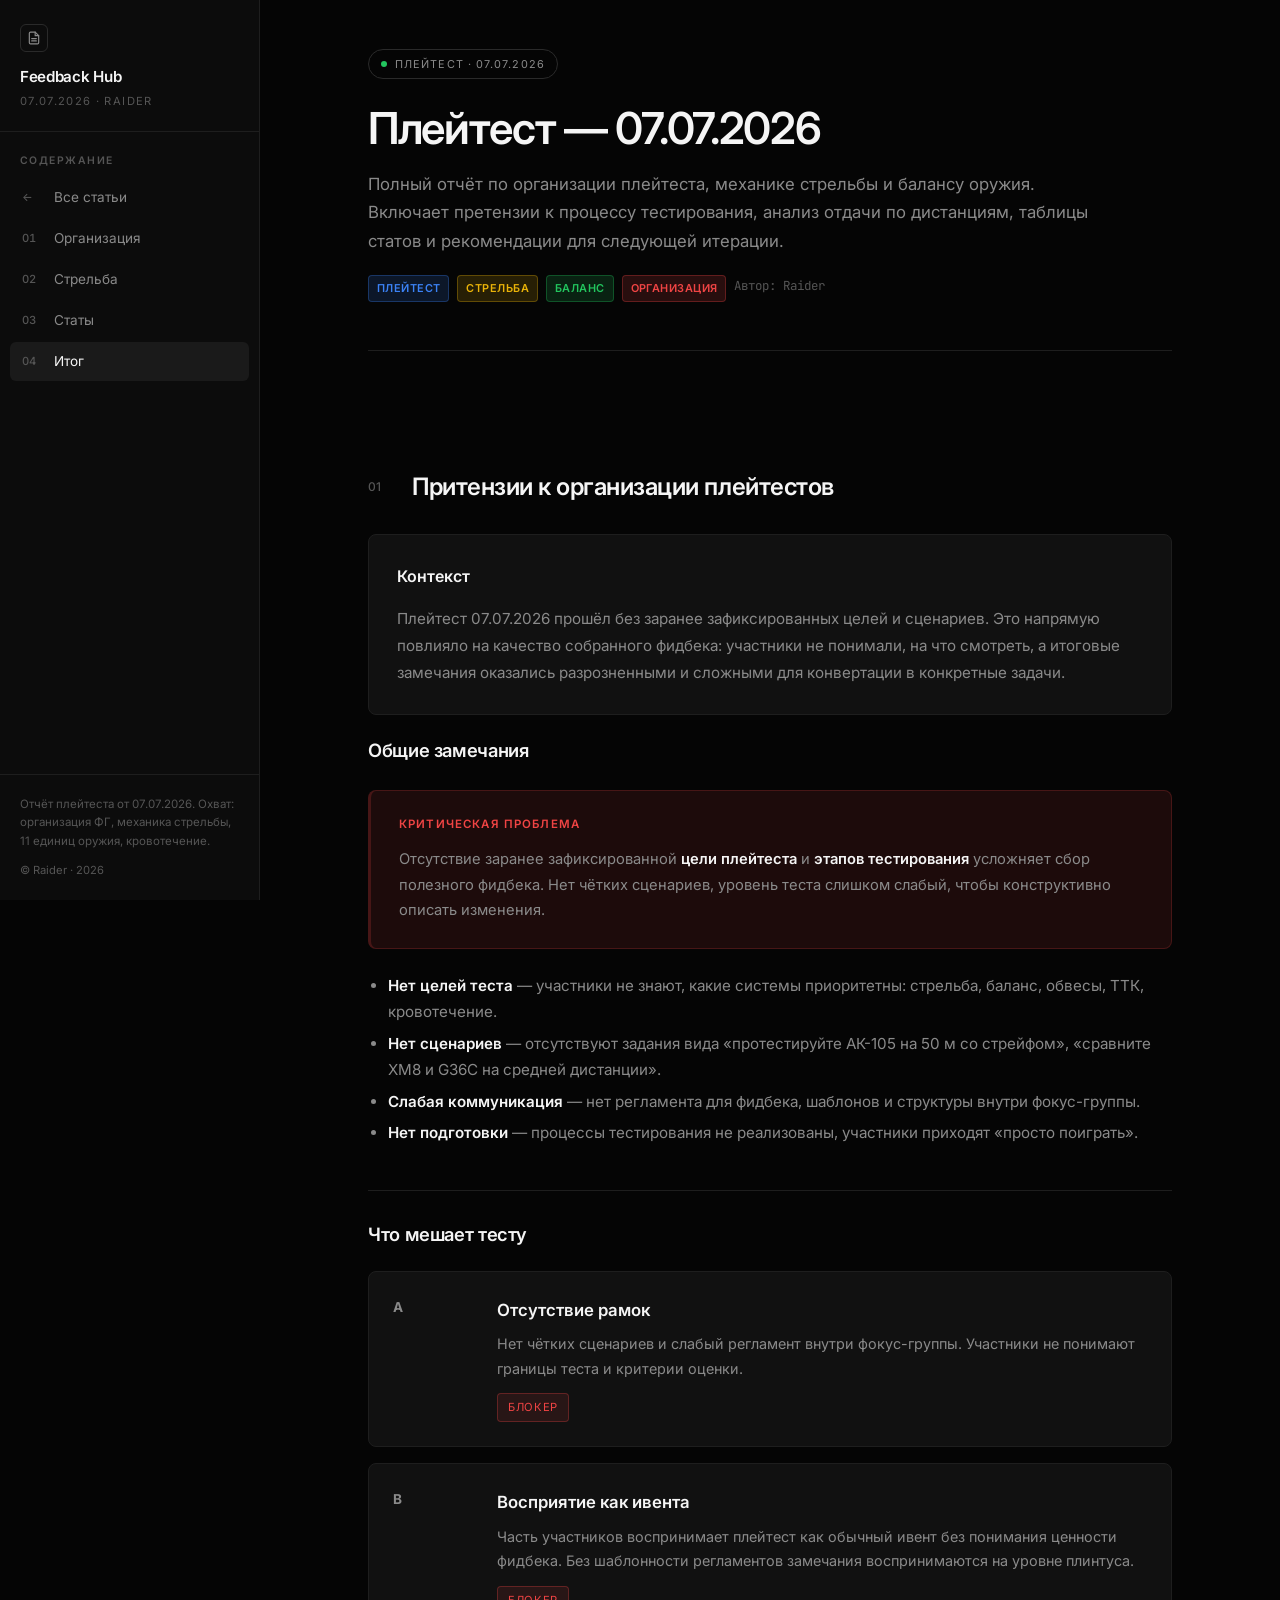
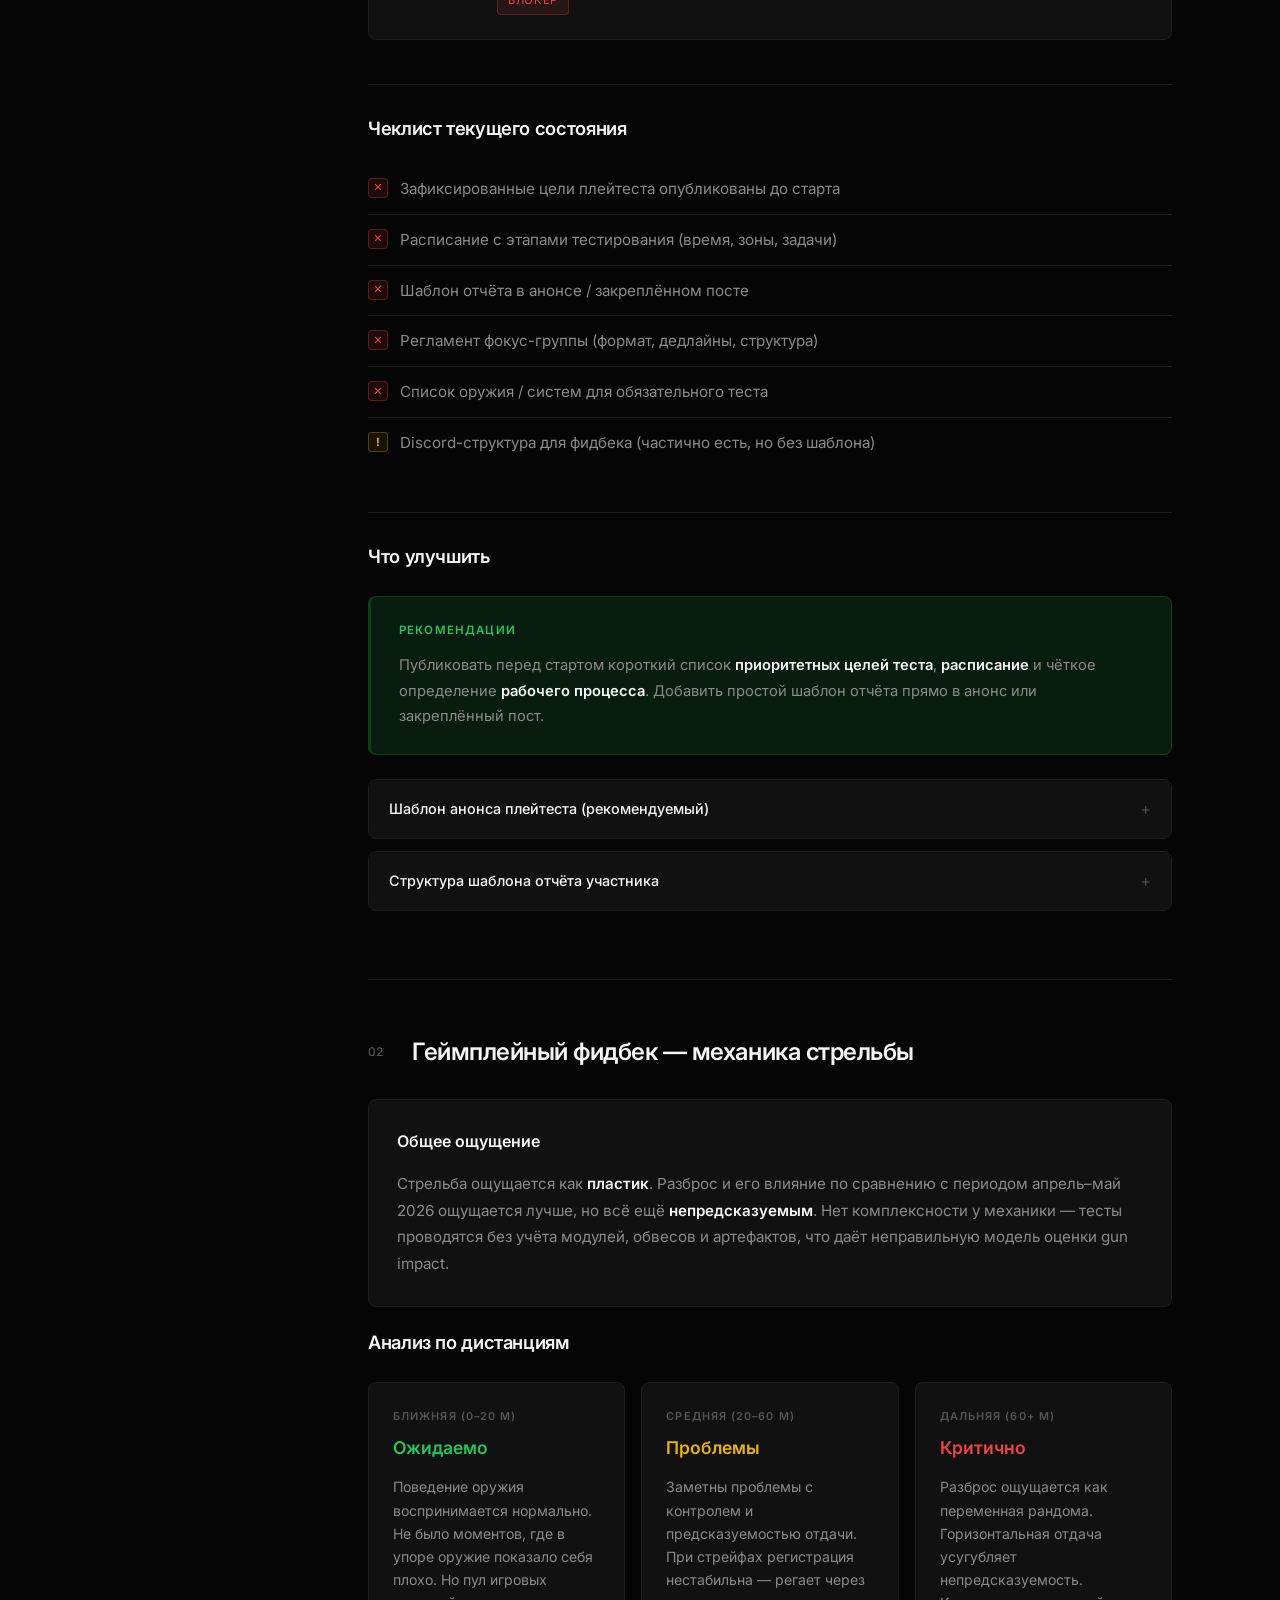
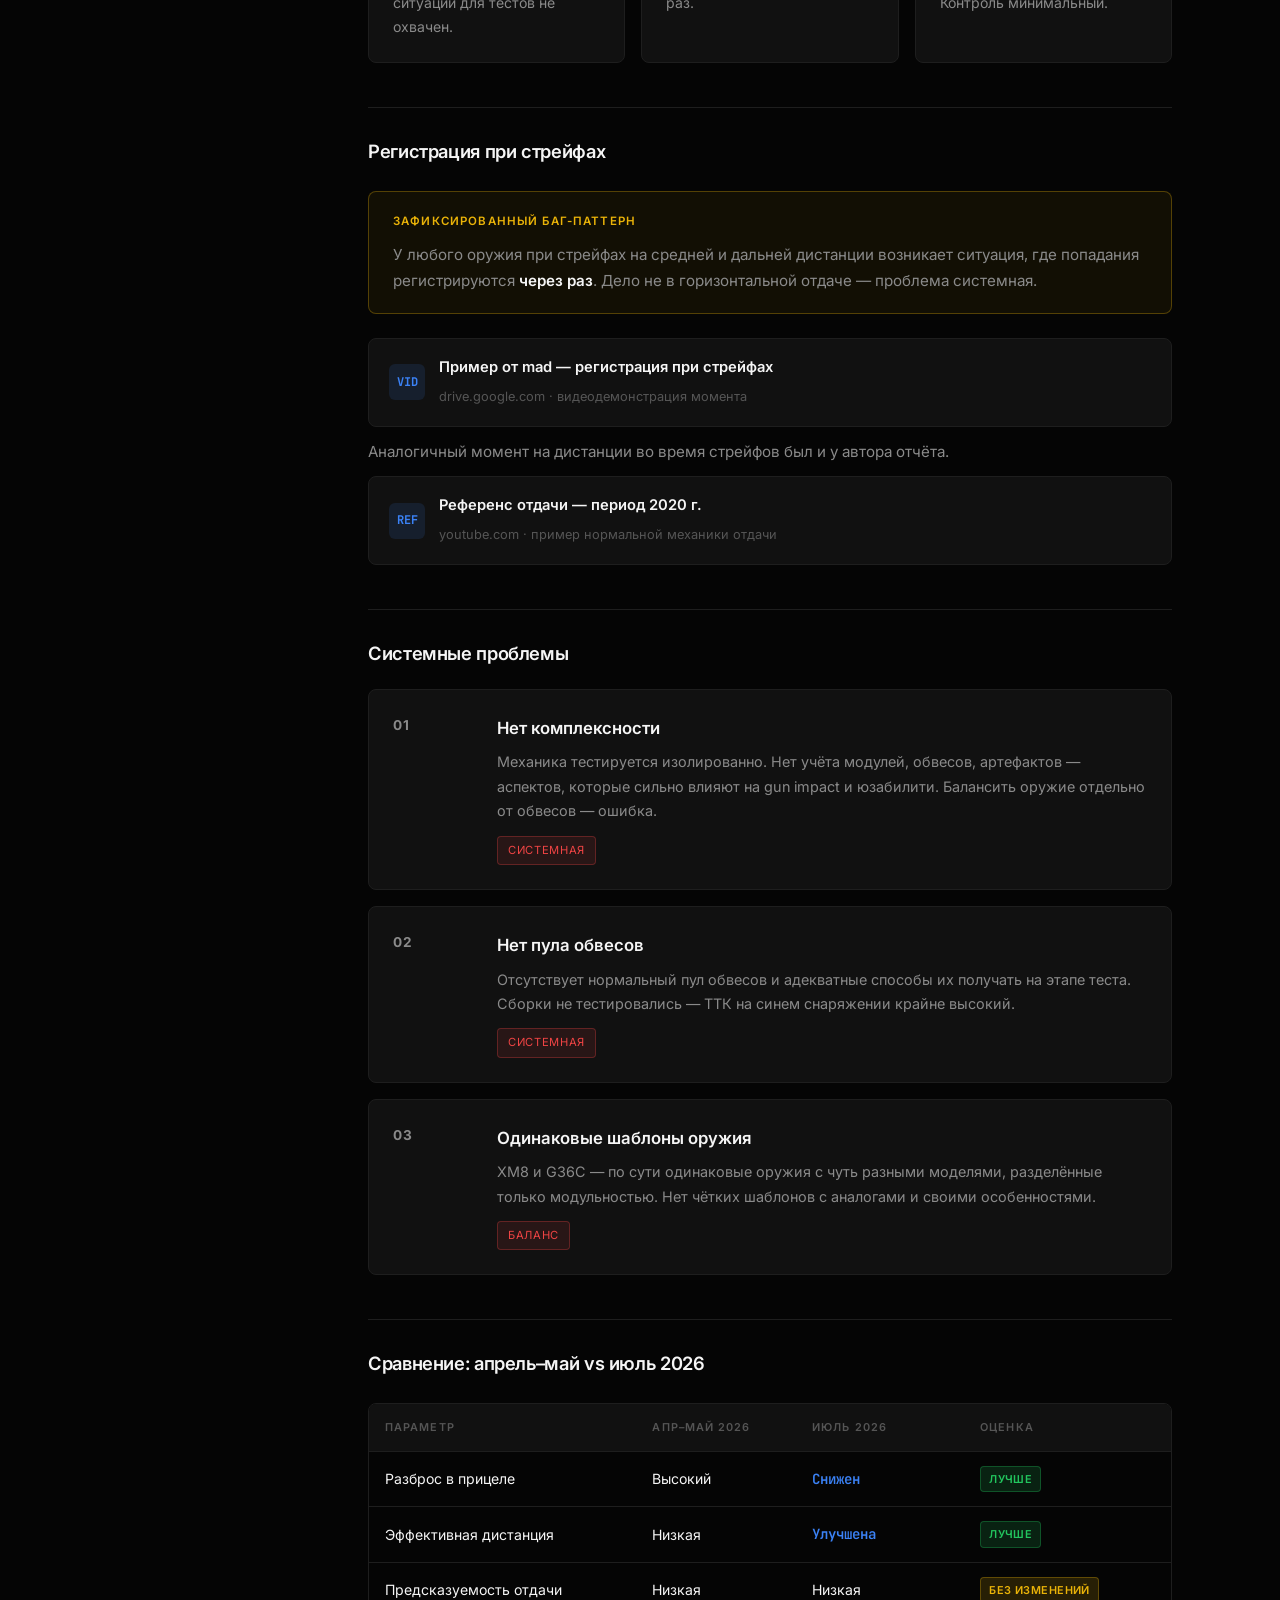
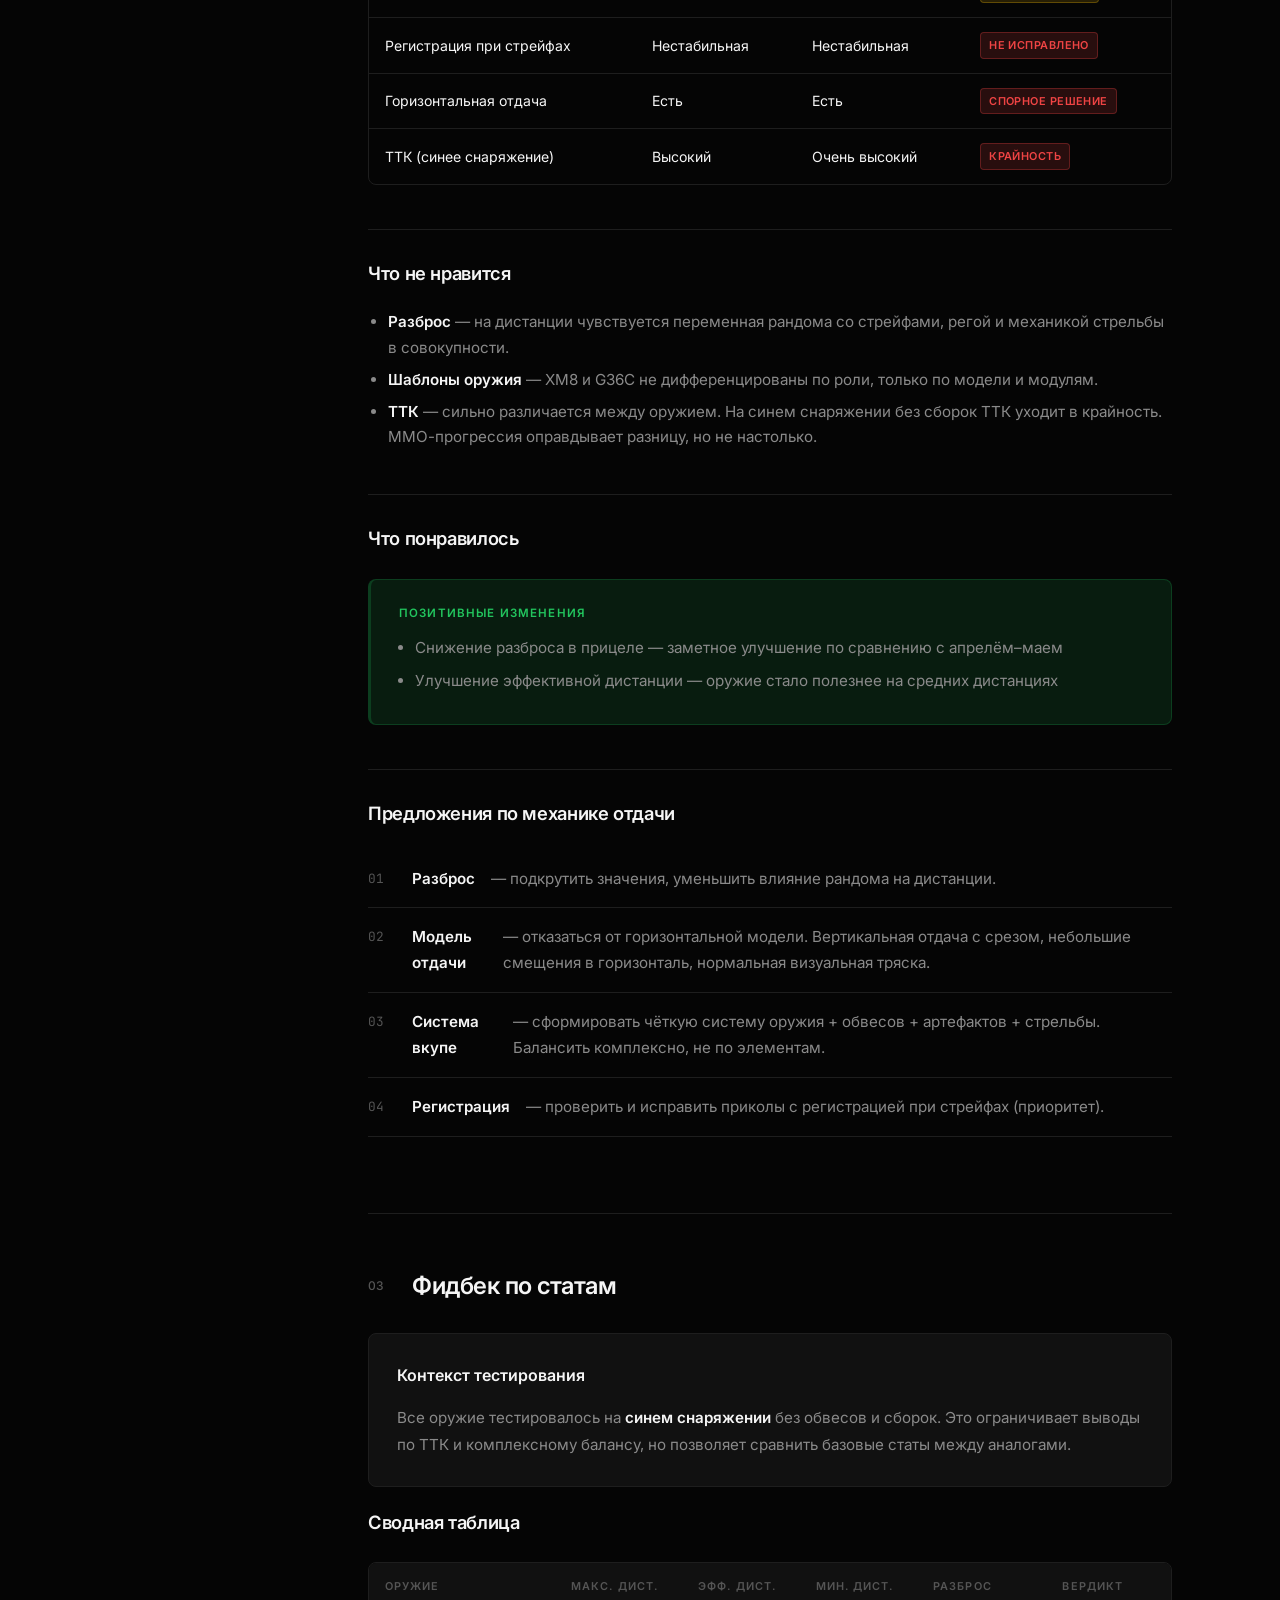
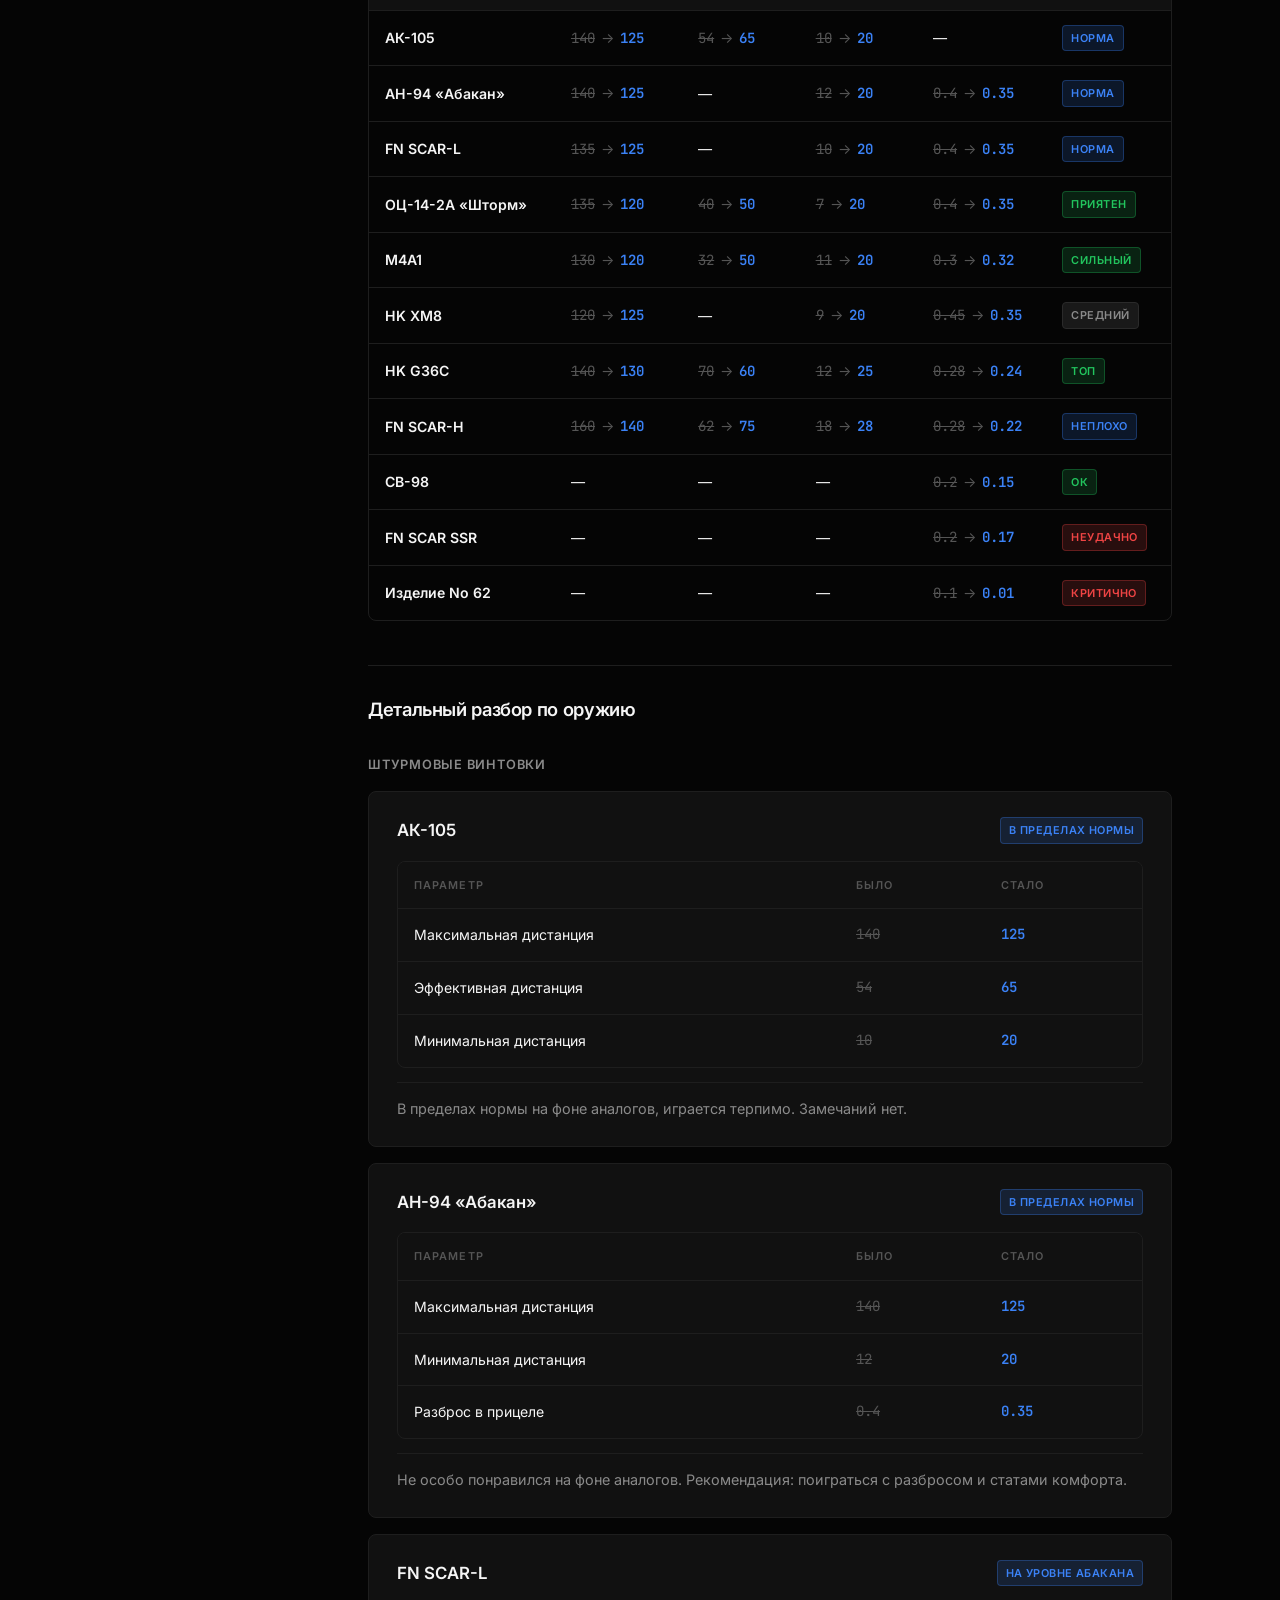
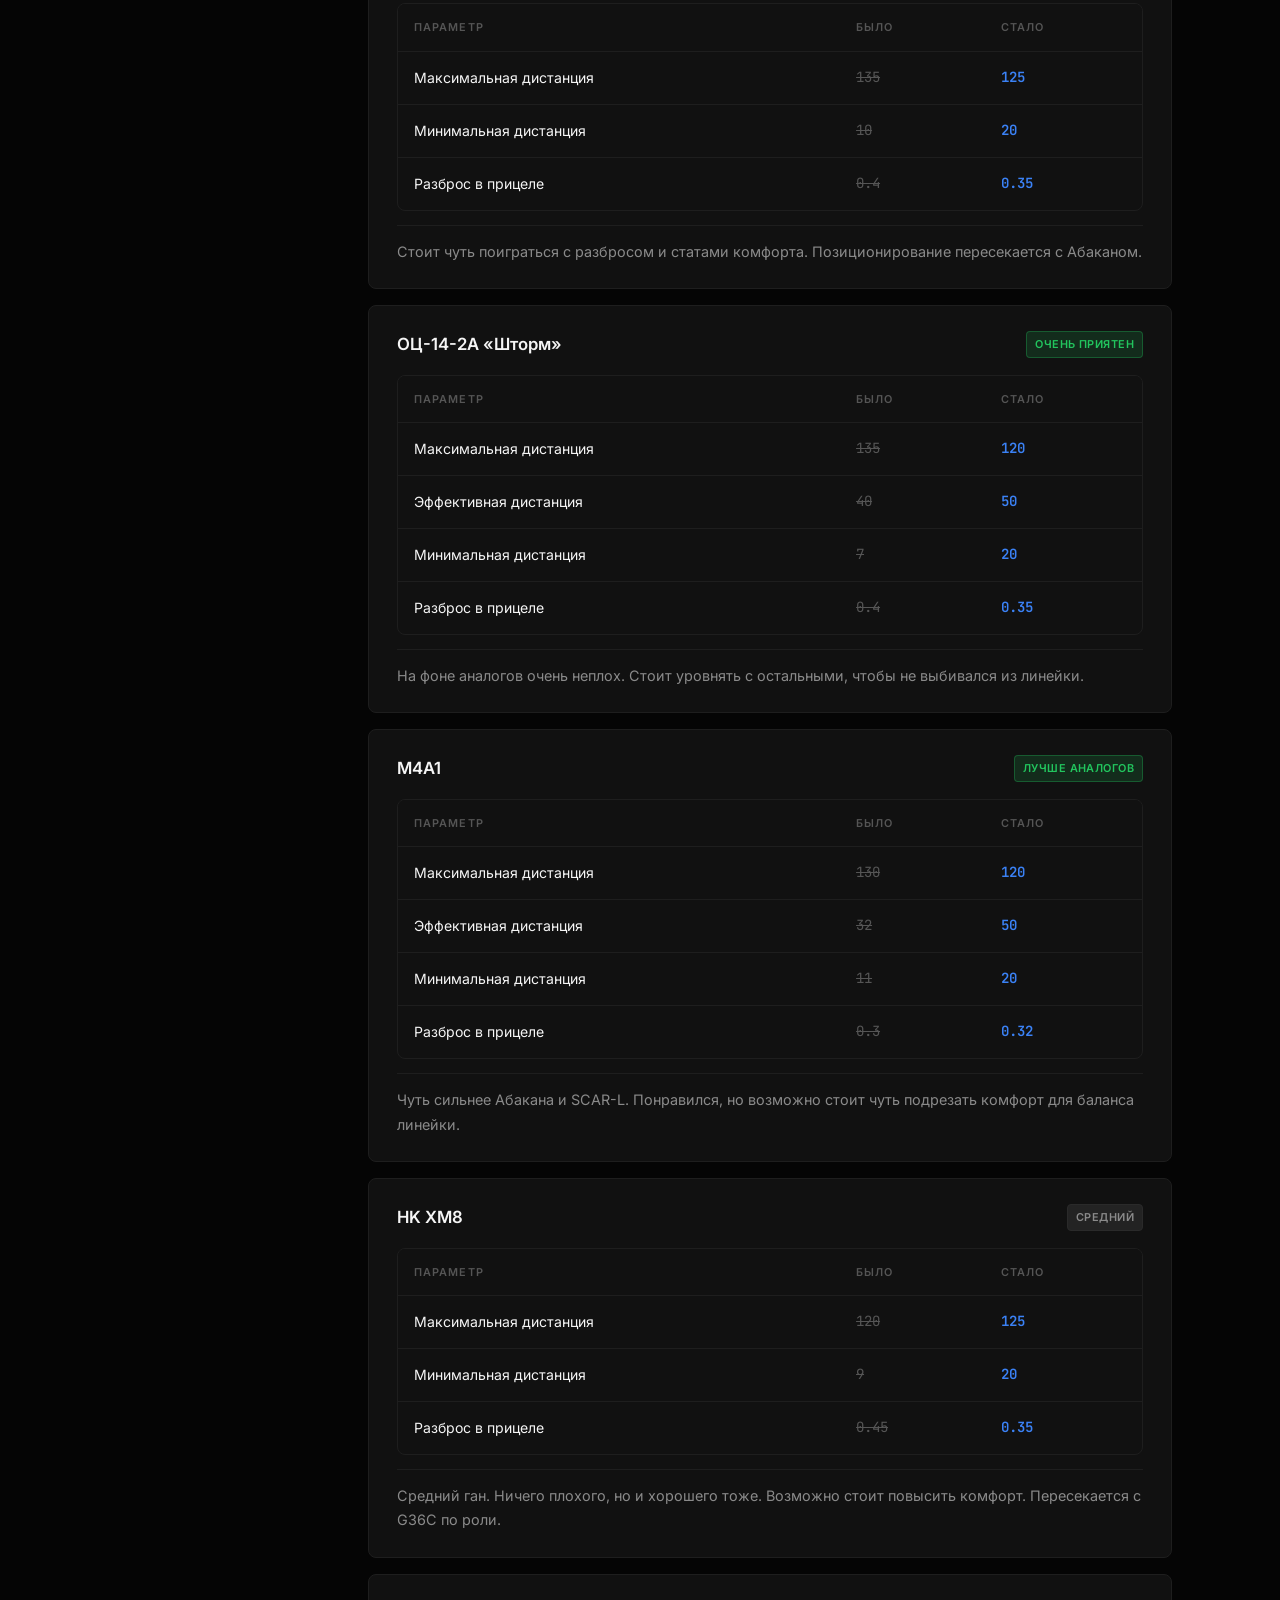
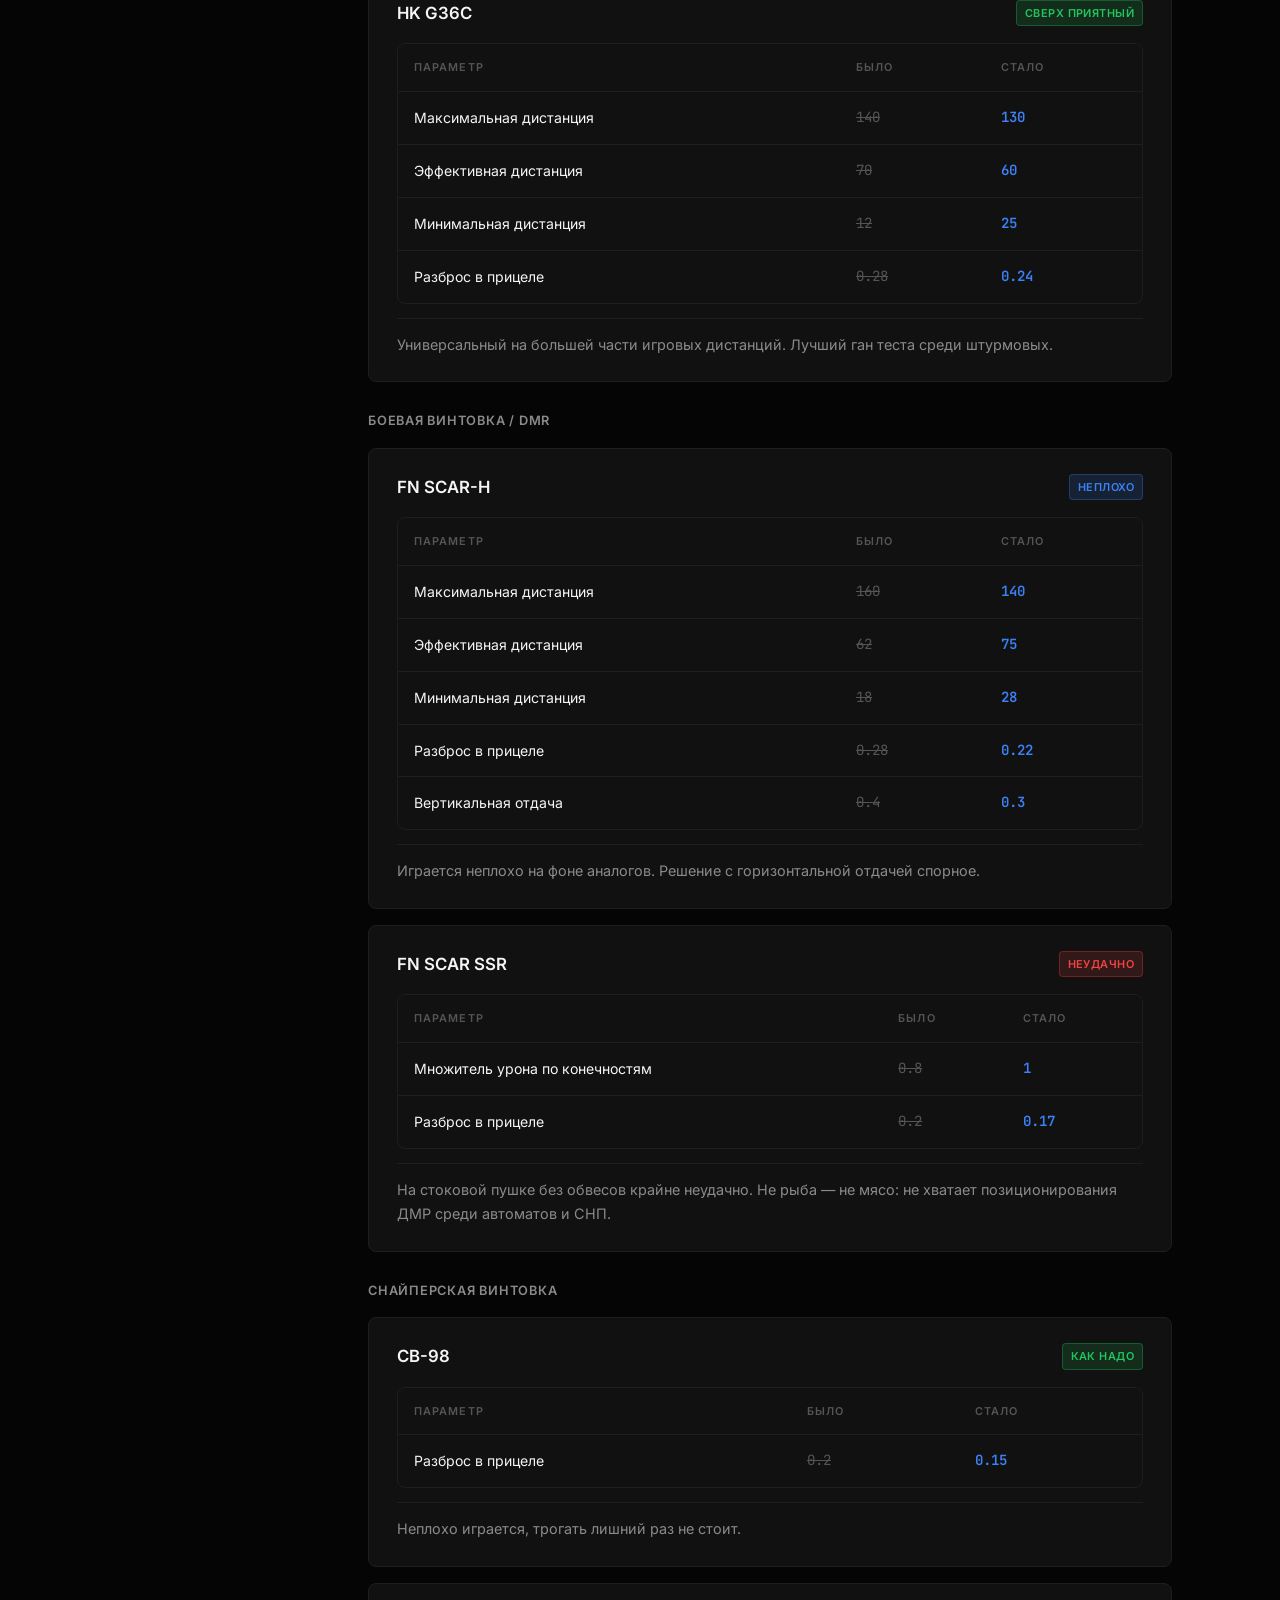
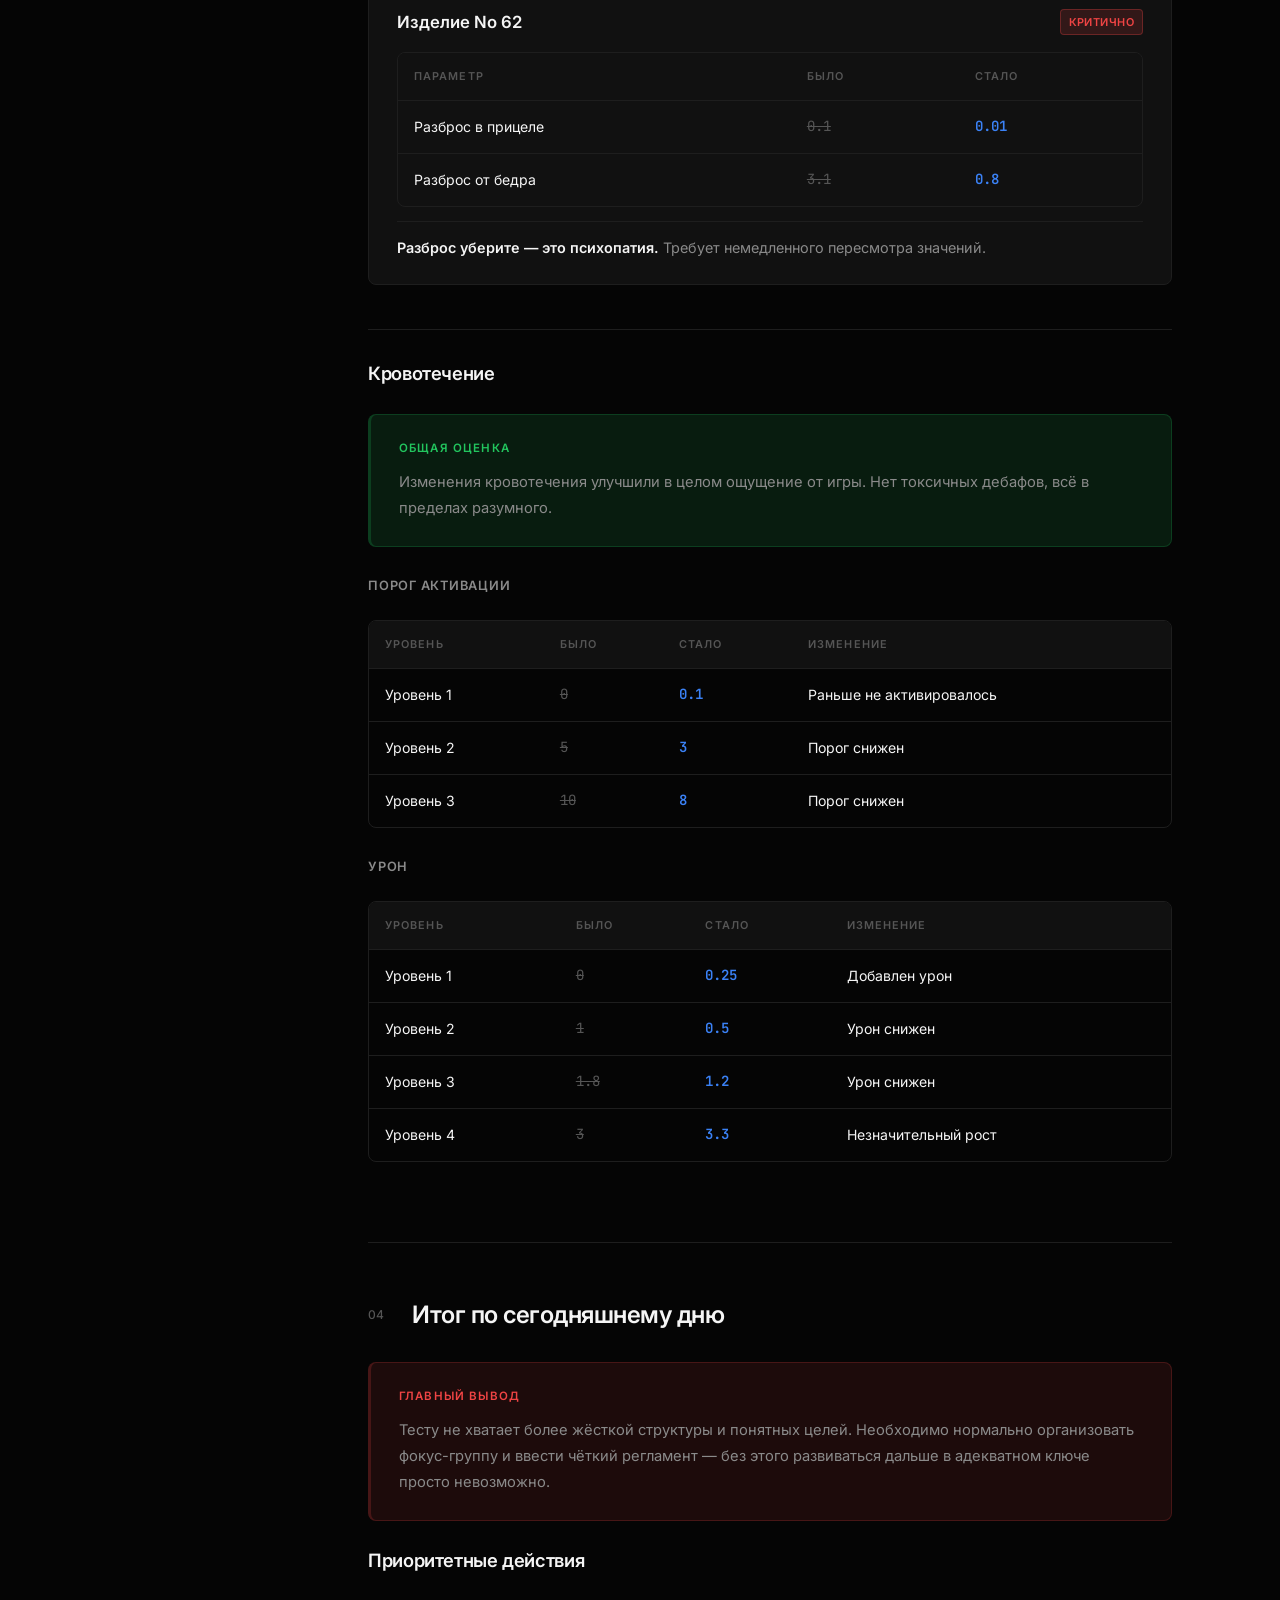
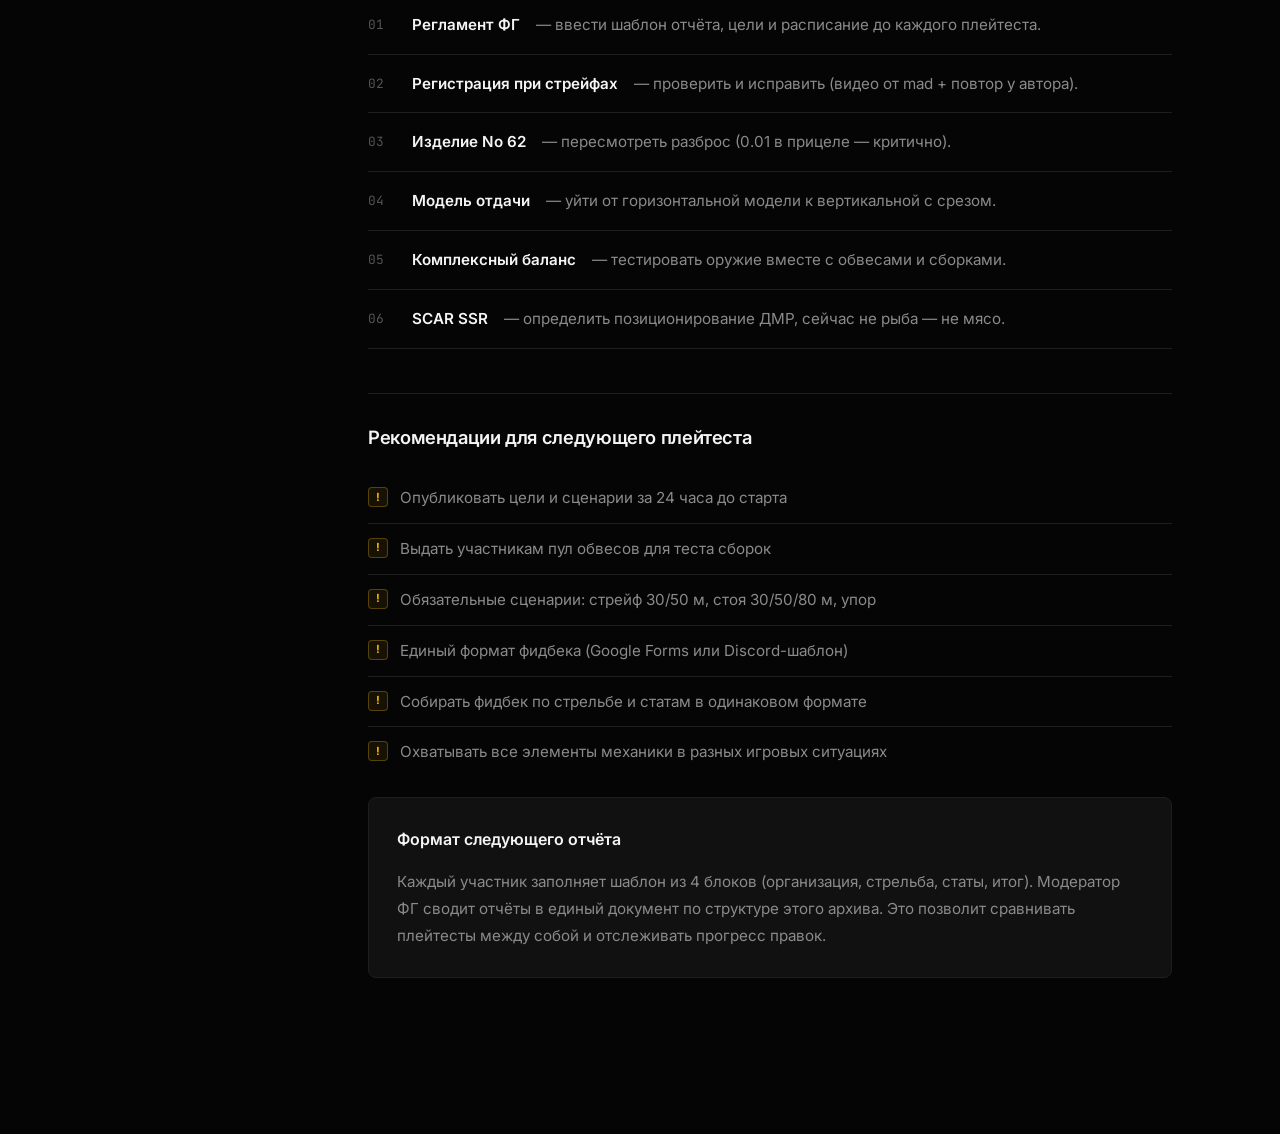
==== articles/2026-07-07-playtest-raider.html @ beb71a13 "Redesign Feedback Hub with Exbo-security dark theme and expanded content. Sidebar layout, detailed p" ====
<!DOCTYPE html>
<html lang="ru">
<head>
  <meta charset="UTF-8">
  <meta name="viewport" content="width=device-width, initial-scale=1.0">
  <title>Плейтест — 07.07.2026 — Feedback Hub</title>
  <meta name="description" content="Подробный отчёт Raider: организация плейтеста, механика стрельбы, баланс 11 единиц оружия и кровотечения.">
  <link rel="preconnect" href="https://fonts.googleapis.com">
  <link rel="preconnect" href="https://fonts.gstatic.com" crossorigin>
  <link href="https://fonts.googleapis.com/css2?family=Inter:wght@300;400;500;600;700&family=JetBrains+Mono:wght@400;500&display=swap" rel="stylesheet">
  <link rel="stylesheet" href="../css/styles.css">
</head>
<body>
  <button class="menu-toggle" id="menuToggle" aria-label="Меню">&#9776; Меню</button>

  <div class="layout">
    <aside class="sidebar" id="sidebar">
      <div class="brand">
        <div class="brand-icon" aria-hidden="true">
          <svg width="14" height="14" viewBox="0 0 24 24" fill="none" stroke="currentColor" stroke-width="2" stroke-linecap="round" stroke-linejoin="round">
            <path d="M14 2H6a2 2 0 0 0-2 2v16a2 2 0 0 0 2 2h12a2 2 0 0 0 2-2V8z"/>
            <polyline points="14 2 14 8 20 8"/>
            <line x1="16" y1="13" x2="8" y2="13"/>
            <line x1="16" y1="17" x2="8" y2="17"/>
          </svg>
        </div>
        <div class="brand-title">Feedback Hub</div>
        <div class="brand-sub">07.07.2026 &middot; Raider</div>
      </div>

      <div class="nav-label">Содержание</div>
      <nav class="nav-links">
        <a href="../index.html" class="nav-link"><span class="nav-num">&larr;</span> Все статьи</a>
        <a href="#section-organization" class="nav-link" data-section="section-organization"><span class="nav-num">01</span> Организация</a>
        <a href="#section-gameplay" class="nav-link" data-section="section-gameplay"><span class="nav-num">02</span> Стрельба</a>
        <a href="#section-stats" class="nav-link" data-section="section-stats"><span class="nav-num">03</span> Статы</a>
        <a href="#section-summary" class="nav-link" data-section="section-summary"><span class="nav-num">04</span> Итог</a>
      </nav>

      <div class="sidebar-footer">
        <p>Отчёт плейтеста от 07.07.2026. Охват: организация ФГ, механика стрельбы, 11 единиц оружия, кровотечение.</p>
        <p class="copy">&copy; Raider &middot; 2026</p>
      </div>
    </aside>

    <div class="main">
      <div class="main-inner">
        <header class="hero">
          <div class="hero-badge">Плейтест &middot; 07.07.2026</div>
          <h1>Плейтест &mdash; 07.07.2026</h1>
          <p class="hero-sub">Полный отчёт по организации плейтеста, механике стрельбы и балансу оружия. Включает претензии к процессу тестирования, анализ отдачи по дистанциям, таблицы статов и рекомендации для следующей итерации.</p>
          <div class="hero-meta">
            <span class="badge badge-ok">плейтест</span>
            <span class="badge badge-warn">стрельба</span>
            <span class="badge badge-good">баланс</span>
            <span class="badge badge-bad">организация</span>
            <span class="article-date">Автор: Raider</span>
          </div>
        </header>

        <main>
          <!-- 01 ОРГАНИЗАЦИЯ -->
          <section id="section-organization">
            <div class="section-head">
              <span class="section-num">01</span>
              <h2>Притензии к организации плейтестов</h2>
            </div>

            <div class="content-block">
              <div class="content-block-title">Контекст</div>
              <p class="content-block-text">Плейтест 07.07.2026 прошёл без заранее зафиксированных целей и сценариев. Это напрямую повлияло на качество собранного фидбека: участники не понимали, на что смотреть, а итоговые замечания оказались разрозненными и сложными для конвертации в конкретные задачи.</p>
            </div>

            <h3 class="subsection-title">Общие замечания</h3>

            <div class="info-box info-box--danger">
              <div class="info-box-title">Критическая проблема</div>
              <p class="info-box-text">Отсутствие заранее зафиксированной <strong>цели плейтеста</strong> и <strong>этапов тестирования</strong> усложняет сбор полезного фидбека. Нет чётких сценариев, уровень теста слишком слабый, чтобы конструктивно описать изменения.</p>
            </div>

            <ul>
              <li><strong>Нет целей теста</strong> &mdash; участники не знают, какие системы приоритетны: стрельба, баланс, обвесы, ТТК, кровотечение.</li>
              <li><strong>Нет сценариев</strong> &mdash; отсутствуют задания вида «протестируйте АК-105 на 50 м со стрейфом», «сравните XM8 и G36C на средней дистанции».</li>
              <li><strong>Слабая коммуникация</strong> &mdash; нет регламента для фидбека, шаблонов и структуры внутри фокус-группы.</li>
              <li><strong>Нет подготовки</strong> &mdash; процессы тестирования не реализованы, участники приходят «просто поиграть».</li>
            </ul>

            <h3 class="subsection-title">Что мешает тесту</h3>

            <div class="factor">
              <div class="factor-weight">A</div>
              <div>
                <div class="factor-name">Отсутствие рамок</div>
                <p class="factor-desc">Нет чётких сценариев и слабый регламент внутри фокус-группы. Участники не понимают границы теста и критерии оценки.</p>
                <span class="factor-tag factor-tag--bad">Блокер</span>
              </div>
            </div>

            <div class="factor">
              <div class="factor-weight">B</div>
              <div>
                <div class="factor-name">Восприятие как ивента</div>
                <p class="factor-desc">Часть участников воспринимает плейтест как обычный ивент без понимания ценности фидбека. Без шаблонности регламентов замечания воспринимаются на уровне плинтуса.</p>
                <span class="factor-tag factor-tag--bad">Блокер</span>
              </div>
            </div>

            <h3 class="subsection-title">Чеклист текущего состояния</h3>

            <ul class="checklist">
              <li><span class="check-icon check-icon--fail">&#10005;</span><span>Зафиксированные цели плейтеста опубликованы до старта</span></li>
              <li><span class="check-icon check-icon--fail">&#10005;</span><span>Расписание с этапами тестирования (время, зоны, задачи)</span></li>
              <li><span class="check-icon check-icon--fail">&#10005;</span><span>Шаблон отчёта в анонсе / закреплённом посте</span></li>
              <li><span class="check-icon check-icon--fail">&#10005;</span><span>Регламент фокус-группы (формат, дедлайны, структура)</span></li>
              <li><span class="check-icon check-icon--fail">&#10005;</span><span>Список оружия / систем для обязательного теста</span></li>
              <li><span class="check-icon check-icon--warn">!</span><span>Discord-структура для фидбека (частично есть, но без шаблона)</span></li>
            </ul>

            <h3 class="subsection-title">Что улучшить</h3>

            <div class="info-box info-box--success">
              <div class="info-box-title">Рекомендации</div>
              <p class="info-box-text">Публиковать перед стартом короткий список <strong>приоритетных целей теста</strong>, <strong>расписание</strong> и чёткое определение <strong>рабочего процесса</strong>. Добавить простой шаблон отчёта прямо в анонс или закреплённый пост.</p>
            </div>

            <details>
              <summary>Шаблон анонса плейтеста (рекомендуемый)</summary>
              <div class="details-body">
                <div class="content-block" style="margin:0">
                  <p class="content-block-text"><strong>Дата:</strong> ДД.ММ.ГГГГ, 19:00&ndash;22:00 МСК</p>
                  <p class="content-block-text"><strong>Цели:</strong></p>
                  <ol>
                    <li>Проверить отдачу и разброс на средней/дальней дистанции при стрейфах</li>
                    <li>Сравнить 11 единиц оружия из списка на синем снаряжении</li>
                    <li>Оценить изменения кровотечения в PvP-сценариях</li>
                  </ol>
                  <p class="content-block-text"><strong>Обязательные сценарии:</strong></p>
                  <ul>
                    <li>Стрельба с места &mdash; 30, 50, 80 м</li>
                    <li>Стрельба со стрейфом &mdash; 30, 50 м</li>
                    <li>Ближний бой в упор (10&ndash;15 м)</li>
                  </ul>
                  <p class="content-block-text"><strong>Формат фидбека:</strong> Google Forms / шаблон в Discord (ссылка)</p>
                </div>
              </div>
            </details>

            <details>
              <summary>Структура шаблона отчёта участника</summary>
              <div class="details-body">
                <div class="activity-log">
                  <div class="activity-item">
                    <div class="activity-label">Блок 1</div>
                    <div class="activity-details">Организация &mdash; понятны ли цели, хватило ли времени, что мешало</div>
                  </div>
                  <div class="activity-item">
                    <div class="activity-label">Блок 2</div>
                    <div class="activity-details">Стрельба &mdash; дистанция, оружие, ситуация (стрейф/стоя), ощущение, видео</div>
                  </div>
                  <div class="activity-item">
                    <div class="activity-label">Блок 3</div>
                    <div class="activity-details">Статы &mdash; оружие, вердикт (норма/слабо/сильно), конкретные параметры</div>
                  </div>
                  <div class="activity-item">
                    <div class="activity-label">Блок 4</div>
                    <div class="activity-details">Итог &mdash; 1&ndash;3 главных вывода, приоритет правок</div>
                  </div>
                </div>
                <p style="margin-top:12px;font-size:0.88rem;color:var(--text-dim)">Рекомендуется Google Forms для масштабирования. Альтернатива &mdash; структурированные треды в Discord с обязательными полями.</p>
              </div>
            </details>
          </section>

          <!-- 02 ГЕЙМПЛЕЙ -->
          <section id="section-gameplay">
            <div class="section-head">
              <span class="section-num">02</span>
              <h2>Геймплейный фидбек &mdash; механика стрельбы</h2>
            </div>

            <div class="content-block">
              <div class="content-block-title">Общее ощущение</div>
              <p class="content-block-text">Стрельба ощущается как <strong>пластик</strong>. Разброс и его влияние по сравнению с периодом апрель&ndash;май 2026 ощущается лучше, но всё ещё <strong>непредсказуемым</strong>. Нет комплексности у механики &mdash; тесты проводятся без учёта модулей, обвесов и артефактов, что даёт неправильную модель оценки gun impact.</p>
            </div>

            <h3 class="subsection-title">Анализ по дистанциям</h3>

            <div class="distance-grid">
              <div class="distance-card">
                <div class="distance-card-label">Ближняя (0&ndash;20 м)</div>
                <div class="distance-card-status ok">Ожидаемо</div>
                <p>Поведение оружия воспринимается нормально. Не было моментов, где в упоре оружие показало себя плохо. Но пул игровых ситуаций для тестов не охвачен.</p>
              </div>
              <div class="distance-card">
                <div class="distance-card-label">Средняя (20&ndash;60 м)</div>
                <div class="distance-card-status warn">Проблемы</div>
                <p>Заметны проблемы с контролем и предсказуемостью отдачи. При стрейфах регистрация нестабильна &mdash; регает через раз.</p>
              </div>
              <div class="distance-card">
                <div class="distance-card-label">Дальняя (60+ м)</div>
                <div class="distance-card-status bad">Критично</div>
                <p>Разброс ощущается как переменная рандома. Горизонтальная отдача усугубляет непредсказуемость. Контроль минимальный.</p>
              </div>
            </div>

            <h3 class="subsection-title">Регистрация при стрейфах</h3>

            <div class="callout-warning">
              <div class="callout-warning-title">Зафиксированный баг-паттерн</div>
              <p>У любого оружия при стрейфах на средней и дальней дистанции возникает ситуация, где попадания регистрируются <strong>через раз</strong>. Дело не в горизонтальной отдаче &mdash; проблема системная.</p>
            </div>

            <a class="link-card" href="https://drive.google.com/file/d/1_0Vd5ktfuFgkuxl7oDH59bOhU4Ithc1Y/view?usp=sharing" target="_blank" rel="noopener">
              <div class="link-card-icon">VID</div>
              <div class="link-card-body">
                <strong>Пример от mad &mdash; регистрация при стрейфах</strong>
                <span>drive.google.com &middot; видеодемонстрация момента</span>
              </div>
            </a>

            <p>Аналогичный момент на дистанции во время стрейфов был и у автора отчёта.</p>

            <a class="link-card" href="https://www.youtube.com/watch?v=_2EeEpcVa4I" target="_blank" rel="noopener">
              <div class="link-card-icon">REF</div>
              <div class="link-card-body">
                <strong>Референс отдачи &mdash; период 2020 г.</strong>
                <span>youtube.com &middot; пример нормальной механики отдачи</span>
              </div>
            </a>

            <h3 class="subsection-title">Системные проблемы</h3>

            <div class="factor">
              <div class="factor-weight">01</div>
              <div>
                <div class="factor-name">Нет комплексности</div>
                <p class="factor-desc">Механика тестируется изолированно. Нет учёта модулей, обвесов, артефактов &mdash; аспектов, которые сильно влияют на gun impact и юзабилити. Балансить оружие отдельно от обвесов &mdash; ошибка.</p>
                <span class="factor-tag factor-tag--bad">Системная</span>
              </div>
            </div>

            <div class="factor">
              <div class="factor-weight">02</div>
              <div>
                <div class="factor-name">Нет пула обвесов</div>
                <p class="factor-desc">Отсутствует нормальный пул обвесов и адекватные способы их получать на этапе теста. Сборки не тестировались &mdash; ТТК на синем снаряжении крайне высокий.</p>
                <span class="factor-tag factor-tag--bad">Системная</span>
              </div>
            </div>

            <div class="factor">
              <div class="factor-weight">03</div>
              <div>
                <div class="factor-name">Одинаковые шаблоны оружия</div>
                <p class="factor-desc">XM8 и G36C &mdash; по сути одинаковые оружия с чуть разными моделями, разделённые только модульностью. Нет чётких шаблонов с аналогами и своими особенностями.</p>
                <span class="factor-tag factor-tag--bad">Баланс</span>
              </div>
            </div>

            <h3 class="subsection-title">Сравнение: апрель&ndash;май vs июль 2026</h3>

            <div class="table-wrap">
              <table>
                <thead>
                  <tr>
                    <th>Параметр</th>
                    <th>Апр&ndash;Май 2026</th>
                    <th>Июль 2026</th>
                    <th>Оценка</th>
                  </tr>
                </thead>
                <tbody>
                  <tr>
                    <td>Разброс в прицеле</td>
                    <td>Высокий</td>
                    <td><span class="stat-new">Снижен</span></td>
                    <td><span class="badge badge-good">Лучше</span></td>
                  </tr>
                  <tr>
                    <td>Эффективная дистанция</td>
                    <td>Низкая</td>
                    <td><span class="stat-new">Улучшена</span></td>
                    <td><span class="badge badge-good">Лучше</span></td>
                  </tr>
                  <tr>
                    <td>Предсказуемость отдачи</td>
                    <td>Низкая</td>
                    <td>Низкая</td>
                    <td><span class="badge badge-warn">Без изменений</span></td>
                  </tr>
                  <tr>
                    <td>Регистрация при стрейфах</td>
                    <td>Нестабильная</td>
                    <td>Нестабильная</td>
                    <td><span class="badge badge-bad">Не исправлено</span></td>
                  </tr>
                  <tr>
                    <td>Горизонтальная отдача</td>
                    <td>Есть</td>
                    <td>Есть</td>
                    <td><span class="badge badge-bad">Спорное решение</span></td>
                  </tr>
                  <tr>
                    <td>ТТК (синее снаряжение)</td>
                    <td>Высокий</td>
                    <td>Очень высокий</td>
                    <td><span class="badge badge-bad">Крайность</span></td>
                  </tr>
                </tbody>
              </table>
            </div>

            <h3 class="subsection-title">Что не нравится</h3>
            <ul>
              <li><strong>Разброс</strong> &mdash; на дистанции чувствуется переменная рандома со стрейфами, регой и механикой стрельбы в совокупности.</li>
              <li><strong>Шаблоны оружия</strong> &mdash; XM8 и G36C не дифференцированы по роли, только по модели и модулям.</li>
              <li><strong>ТТК</strong> &mdash; сильно различается между оружием. На синем снаряжении без сборок ТТК уходит в крайность. ММО-прогрессия оправдывает разницу, но не настолько.</li>
            </ul>

            <h3 class="subsection-title">Что понравилось</h3>

            <div class="info-box info-box--success">
              <div class="info-box-title">Позитивные изменения</div>
              <ul class="info-box-text" style="margin-left:16px">
                <li>Снижение разброса в прицеле &mdash; заметное улучшение по сравнению с апрелём&ndash;маем</li>
                <li>Улучшение эффективной дистанции &mdash; оружие стало полезнее на средних дистанциях</li>
              </ul>
            </div>

            <h3 class="subsection-title">Предложения по механике отдачи</h3>

            <ol class="priority-list">
              <li><strong>Разброс</strong> &mdash; подкрутить значения, уменьшить влияние рандома на дистанции.</li>
              <li><strong>Модель отдачи</strong> &mdash; отказаться от горизонтальной модели. Вертикальная отдача с срезом, небольшие смещения в горизонталь, нормальная визуальная тряска.</li>
              <li><strong>Система вкупе</strong> &mdash; сформировать чёткую систему оружия + обвесов + артефактов + стрельбы. Балансить комплексно, не по элементам.</li>
              <li><strong>Регистрация</strong> &mdash; проверить и исправить приколы с регистрацией при стрейфах (приоритет).</li>
            </ol>
          </section>

          <!-- 03 СТАТЫ -->
          <section id="section-stats">
            <div class="section-head">
              <span class="section-num">03</span>
              <h2>Фидбек по статам</h2>
            </div>

            <div class="content-block">
              <div class="content-block-title">Контекст тестирования</div>
              <p class="content-block-text">Все оружие тестировалось на <strong>синем снаряжении</strong> без обвесов и сборок. Это ограничивает выводы по ТТК и комплексному балансу, но позволяет сравнить базовые статы между аналогами.</p>
            </div>

            <h3 class="subsection-title">Сводная таблица</h3>

            <div class="table-wrap">
              <table>
                <thead>
                  <tr>
                    <th>Оружие</th>
                    <th>Макс. дист.</th>
                    <th>Эфф. дист.</th>
                    <th>Мин. дист.</th>
                    <th>Разброс</th>
                    <th>Вердикт</th>
                  </tr>
                </thead>
                <tbody>
                  <tr>
                    <td><strong>АК-105</strong></td>
                    <td><span class="stat-old">140</span><span class="stat-arrow">&rarr;</span><span class="stat-new">125</span></td>
                    <td><span class="stat-old">54</span><span class="stat-arrow">&rarr;</span><span class="stat-new">65</span></td>
                    <td><span class="stat-old">10</span><span class="stat-arrow">&rarr;</span><span class="stat-new">20</span></td>
                    <td>&mdash;</td>
                    <td><span class="badge badge-ok">Норма</span></td>
                  </tr>
                  <tr>
                    <td><strong>АН-94 &laquo;Абакан&raquo;</strong></td>
                    <td><span class="stat-old">140</span><span class="stat-arrow">&rarr;</span><span class="stat-new">125</span></td>
                    <td>&mdash;</td>
                    <td><span class="stat-old">12</span><span class="stat-arrow">&rarr;</span><span class="stat-new">20</span></td>
                    <td><span class="stat-old">0.4</span><span class="stat-arrow">&rarr;</span><span class="stat-new">0.35</span></td>
                    <td><span class="badge badge-ok">Норма</span></td>
                  </tr>
                  <tr>
                    <td><strong>FN SCAR-L</strong></td>
                    <td><span class="stat-old">135</span><span class="stat-arrow">&rarr;</span><span class="stat-new">125</span></td>
                    <td>&mdash;</td>
                    <td><span class="stat-old">10</span><span class="stat-arrow">&rarr;</span><span class="stat-new">20</span></td>
                    <td><span class="stat-old">0.4</span><span class="stat-arrow">&rarr;</span><span class="stat-new">0.35</span></td>
                    <td><span class="badge badge-ok">Норма</span></td>
                  </tr>
                  <tr>
                    <td><strong>ОЦ-14-2А &laquo;Шторм&raquo;</strong></td>
                    <td><span class="stat-old">135</span><span class="stat-arrow">&rarr;</span><span class="stat-new">120</span></td>
                    <td><span class="stat-old">40</span><span class="stat-arrow">&rarr;</span><span class="stat-new">50</span></td>
                    <td><span class="stat-old">7</span><span class="stat-arrow">&rarr;</span><span class="stat-new">20</span></td>
                    <td><span class="stat-old">0.4</span><span class="stat-arrow">&rarr;</span><span class="stat-new">0.35</span></td>
                    <td><span class="badge badge-good">Приятен</span></td>
                  </tr>
                  <tr>
                    <td><strong>M4A1</strong></td>
                    <td><span class="stat-old">130</span><span class="stat-arrow">&rarr;</span><span class="stat-new">120</span></td>
                    <td><span class="stat-old">32</span><span class="stat-arrow">&rarr;</span><span class="stat-new">50</span></td>
                    <td><span class="stat-old">11</span><span class="stat-arrow">&rarr;</span><span class="stat-new">20</span></td>
                    <td><span class="stat-old">0.3</span><span class="stat-arrow">&rarr;</span><span class="stat-new">0.32</span></td>
                    <td><span class="badge badge-good">Сильный</span></td>
                  </tr>
                  <tr>
                    <td><strong>HK XM8</strong></td>
                    <td><span class="stat-old">120</span><span class="stat-arrow">&rarr;</span><span class="stat-new">125</span></td>
                    <td>&mdash;</td>
                    <td><span class="stat-old">9</span><span class="stat-arrow">&rarr;</span><span class="stat-new">20</span></td>
                    <td><span class="stat-old">0.45</span><span class="stat-arrow">&rarr;</span><span class="stat-new">0.35</span></td>
                    <td><span class="badge badge-neutral">Средний</span></td>
                  </tr>
                  <tr>
                    <td><strong>HK G36C</strong></td>
                    <td><span class="stat-old">140</span><span class="stat-arrow">&rarr;</span><span class="stat-new">130</span></td>
                    <td><span class="stat-old">70</span><span class="stat-arrow">&rarr;</span><span class="stat-new">60</span></td>
                    <td><span class="stat-old">12</span><span class="stat-arrow">&rarr;</span><span class="stat-new">25</span></td>
                    <td><span class="stat-old">0.28</span><span class="stat-arrow">&rarr;</span><span class="stat-new">0.24</span></td>
                    <td><span class="badge badge-good">Топ</span></td>
                  </tr>
                  <tr>
                    <td><strong>FN SCAR-H</strong></td>
                    <td><span class="stat-old">160</span><span class="stat-arrow">&rarr;</span><span class="stat-new">140</span></td>
                    <td><span class="stat-old">62</span><span class="stat-arrow">&rarr;</span><span class="stat-new">75</span></td>
                    <td><span class="stat-old">18</span><span class="stat-arrow">&rarr;</span><span class="stat-new">28</span></td>
                    <td><span class="stat-old">0.28</span><span class="stat-arrow">&rarr;</span><span class="stat-new">0.22</span></td>
                    <td><span class="badge badge-ok">Неплохо</span></td>
                  </tr>
                  <tr>
                    <td><strong>СВ-98</strong></td>
                    <td>&mdash;</td>
                    <td>&mdash;</td>
                    <td>&mdash;</td>
                    <td><span class="stat-old">0.2</span><span class="stat-arrow">&rarr;</span><span class="stat-new">0.15</span></td>
                    <td><span class="badge badge-good">Ок</span></td>
                  </tr>
                  <tr>
                    <td><strong>FN SCAR SSR</strong></td>
                    <td>&mdash;</td>
                    <td>&mdash;</td>
                    <td>&mdash;</td>
                    <td><span class="stat-old">0.2</span><span class="stat-arrow">&rarr;</span><span class="stat-new">0.17</span></td>
                    <td><span class="badge badge-bad">Неудачно</span></td>
                  </tr>
                  <tr>
                    <td><strong>Изделие No 62</strong></td>
                    <td>&mdash;</td>
                    <td>&mdash;</td>
                    <td>&mdash;</td>
                    <td><span class="stat-old">0.1</span><span class="stat-arrow">&rarr;</span><span class="stat-new">0.01</span></td>
                    <td><span class="badge badge-bad">Критично</span></td>
                  </tr>
                </tbody>
              </table>
            </div>

            <h3 class="subsection-title">Детальный разбор по оружию</h3>

            <h4>Штурмовые винтовки</h4>

            <div class="weapon-card">
              <div class="weapon-card-header">
                <span class="weapon-card-name">АК-105</span>
                <span class="badge badge-ok">В пределах нормы</span>
              </div>
              <div class="table-wrap" style="margin:0">
                <table>
                  <thead><tr><th>Параметр</th><th>Было</th><th>Стало</th></tr></thead>
                  <tbody>
                    <tr><td>Максимальная дистанция</td><td class="stat-old">140</td><td class="stat-new">125</td></tr>
                    <tr><td>Эффективная дистанция</td><td class="stat-old">54</td><td class="stat-new">65</td></tr>
                    <tr><td>Минимальная дистанция</td><td class="stat-old">10</td><td class="stat-new">20</td></tr>
                  </tbody>
                </table>
              </div>
              <p class="weapon-note">В пределах нормы на фоне аналогов, играется терпимо. Замечаний нет.</p>
            </div>

            <div class="weapon-card">
              <div class="weapon-card-header">
                <span class="weapon-card-name">АН-94 &laquo;Абакан&raquo;</span>
                <span class="badge badge-ok">В пределах нормы</span>
              </div>
              <div class="table-wrap" style="margin:0">
                <table>
                  <thead><tr><th>Параметр</th><th>Было</th><th>Стало</th></tr></thead>
                  <tbody>
                    <tr><td>Максимальная дистанция</td><td class="stat-old">140</td><td class="stat-new">125</td></tr>
                    <tr><td>Минимальная дистанция</td><td class="stat-old">12</td><td class="stat-new">20</td></tr>
                    <tr><td>Разброс в прицеле</td><td class="stat-old">0.4</td><td class="stat-new">0.35</td></tr>
                  </tbody>
                </table>
              </div>
              <p class="weapon-note">Не особо понравился на фоне аналогов. Рекомендация: поиграться с разбросом и статами комфорта.</p>
            </div>

            <div class="weapon-card">
              <div class="weapon-card-header">
                <span class="weapon-card-name">FN SCAR-L</span>
                <span class="badge badge-ok">На уровне Абакана</span>
              </div>
              <div class="table-wrap" style="margin:0">
                <table>
                  <thead><tr><th>Параметр</th><th>Было</th><th>Стало</th></tr></thead>
                  <tbody>
                    <tr><td>Максимальная дистанция</td><td class="stat-old">135</td><td class="stat-new">125</td></tr>
                    <tr><td>Минимальная дистанция</td><td class="stat-old">10</td><td class="stat-new">20</td></tr>
                    <tr><td>Разброс в прицеле</td><td class="stat-old">0.4</td><td class="stat-new">0.35</td></tr>
                  </tbody>
                </table>
              </div>
              <p class="weapon-note">Стоит чуть поиграться с разбросом и статами комфорта. Позиционирование пересекается с Абаканом.</p>
            </div>

            <div class="weapon-card">
              <div class="weapon-card-header">
                <span class="weapon-card-name">ОЦ-14-2А &laquo;Шторм&raquo;</span>
                <span class="badge badge-good">Очень приятен</span>
              </div>
              <div class="table-wrap" style="margin:0">
                <table>
                  <thead><tr><th>Параметр</th><th>Было</th><th>Стало</th></tr></thead>
                  <tbody>
                    <tr><td>Максимальная дистанция</td><td class="stat-old">135</td><td class="stat-new">120</td></tr>
                    <tr><td>Эффективная дистанция</td><td class="stat-old">40</td><td class="stat-new">50</td></tr>
                    <tr><td>Минимальная дистанция</td><td class="stat-old">7</td><td class="stat-new">20</td></tr>
                    <tr><td>Разброс в прицеле</td><td class="stat-old">0.4</td><td class="stat-new">0.35</td></tr>
                  </tbody>
                </table>
              </div>
              <p class="weapon-note">На фоне аналогов очень неплох. Стоит уровнять с остальными, чтобы не выбивался из линейки.</p>
            </div>

            <div class="weapon-card">
              <div class="weapon-card-header">
                <span class="weapon-card-name">M4A1</span>
                <span class="badge badge-good">Лучше аналогов</span>
              </div>
              <div class="table-wrap" style="margin:0">
                <table>
                  <thead><tr><th>Параметр</th><th>Было</th><th>Стало</th></tr></thead>
                  <tbody>
                    <tr><td>Максимальная дистанция</td><td class="stat-old">130</td><td class="stat-new">120</td></tr>
                    <tr><td>Эффективная дистанция</td><td class="stat-old">32</td><td class="stat-new">50</td></tr>
                    <tr><td>Минимальная дистанция</td><td class="stat-old">11</td><td class="stat-new">20</td></tr>
                    <tr><td>Разброс в прицеле</td><td class="stat-old">0.3</td><td class="stat-new">0.32</td></tr>
                  </tbody>
                </table>
              </div>
              <p class="weapon-note">Чуть сильнее Абакана и SCAR-L. Понравился, но возможно стоит чуть подрезать комфорт для баланса линейки.</p>
            </div>

            <div class="weapon-card">
              <div class="weapon-card-header">
                <span class="weapon-card-name">HK XM8</span>
                <span class="badge badge-neutral">Средний</span>
              </div>
              <div class="table-wrap" style="margin:0">
                <table>
                  <thead><tr><th>Параметр</th><th>Было</th><th>Стало</th></tr></thead>
                  <tbody>
                    <tr><td>Максимальная дистанция</td><td class="stat-old">120</td><td class="stat-new">125</td></tr>
                    <tr><td>Минимальная дистанция</td><td class="stat-old">9</td><td class="stat-new">20</td></tr>
                    <tr><td>Разброс в прицеле</td><td class="stat-old">0.45</td><td class="stat-new">0.35</td></tr>
                  </tbody>
                </table>
              </div>
              <p class="weapon-note">Средний ган. Ничего плохого, но и хорошего тоже. Возможно стоит повысить комфорт. Пересекается с G36C по роли.</p>
            </div>

            <div class="weapon-card">
              <div class="weapon-card-header">
                <span class="weapon-card-name">HK G36C</span>
                <span class="badge badge-good">Сверх приятный</span>
              </div>
              <div class="table-wrap" style="margin:0">
                <table>
                  <thead><tr><th>Параметр</th><th>Было</th><th>Стало</th></tr></thead>
                  <tbody>
                    <tr><td>Максимальная дистанция</td><td class="stat-old">140</td><td class="stat-new">130</td></tr>
                    <tr><td>Эффективная дистанция</td><td class="stat-old">70</td><td class="stat-new">60</td></tr>
                    <tr><td>Минимальная дистанция</td><td class="stat-old">12</td><td class="stat-new">25</td></tr>
                    <tr><td>Разброс в прицеле</td><td class="stat-old">0.28</td><td class="stat-new">0.24</td></tr>
                  </tbody>
                </table>
              </div>
              <p class="weapon-note">Универсальный на большей части игровых дистанций. Лучший ган теста среди штурмовых.</p>
            </div>

            <h4>Боевая винтовка / DMR</h4>

            <div class="weapon-card">
              <div class="weapon-card-header">
                <span class="weapon-card-name">FN SCAR-H</span>
                <span class="badge badge-ok">Неплохо</span>
              </div>
              <div class="table-wrap" style="margin:0">
                <table>
                  <thead><tr><th>Параметр</th><th>Было</th><th>Стало</th></tr></thead>
                  <tbody>
                    <tr><td>Максимальная дистанция</td><td class="stat-old">160</td><td class="stat-new">140</td></tr>
                    <tr><td>Эффективная дистанция</td><td class="stat-old">62</td><td class="stat-new">75</td></tr>
                    <tr><td>Минимальная дистанция</td><td class="stat-old">18</td><td class="stat-new">28</td></tr>
                    <tr><td>Разброс в прицеле</td><td class="stat-old">0.28</td><td class="stat-new">0.22</td></tr>
                    <tr><td>Вертикальная отдача</td><td class="stat-old">0.4</td><td class="stat-new">0.3</td></tr>
                  </tbody>
                </table>
              </div>
              <p class="weapon-note">Играется неплохо на фоне аналогов. Решение с горизонтальной отдачей спорное.</p>
            </div>

            <div class="weapon-card">
              <div class="weapon-card-header">
                <span class="weapon-card-name">FN SCAR SSR</span>
                <span class="badge badge-bad">Неудачно</span>
              </div>
              <div class="table-wrap" style="margin:0">
                <table>
                  <thead><tr><th>Параметр</th><th>Было</th><th>Стало</th></tr></thead>
                  <tbody>
                    <tr><td>Множитель урона по конечностям</td><td class="stat-old">0.8</td><td class="stat-new">1</td></tr>
                    <tr><td>Разброс в прицеле</td><td class="stat-old">0.2</td><td class="stat-new">0.17</td></tr>
                  </tbody>
                </table>
              </div>
              <p class="weapon-note">На стоковой пушке без обвесов крайне неудачно. Не рыба &mdash; не мясо: не хватает позиционирования ДМР среди автоматов и СНП.</p>
            </div>

            <h4>Снайперская винтовка</h4>

            <div class="weapon-card">
              <div class="weapon-card-header">
                <span class="weapon-card-name">СВ-98</span>
                <span class="badge badge-good">Как надо</span>
              </div>
              <div class="table-wrap" style="margin:0">
                <table>
                  <thead><tr><th>Параметр</th><th>Было</th><th>Стало</th></tr></thead>
                  <tbody>
                    <tr><td>Разброс в прицеле</td><td class="stat-old">0.2</td><td class="stat-new">0.15</td></tr>
                  </tbody>
                </table>
              </div>
              <p class="weapon-note">Неплохо играется, трогать лишний раз не стоит.</p>
            </div>

            <div class="weapon-card">
              <div class="weapon-card-header">
                <span class="weapon-card-name">Изделие No 62</span>
                <span class="badge badge-bad">Критично</span>
              </div>
              <div class="table-wrap" style="margin:0">
                <table>
                  <thead><tr><th>Параметр</th><th>Было</th><th>Стало</th></tr></thead>
                  <tbody>
                    <tr><td>Разброс в прицеле</td><td class="stat-old">0.1</td><td class="stat-new">0.01</td></tr>
                    <tr><td>Разброс от бедра</td><td class="stat-old">3.1</td><td class="stat-new">0.8</td></tr>
                  </tbody>
                </table>
              </div>
              <p class="weapon-note"><strong>Разброс уберите &mdash; это психопатия.</strong> Требует немедленного пересмотра значений.</p>
            </div>

            <h3 class="subsection-title">Кровотечение</h3>

            <div class="info-box info-box--success">
              <div class="info-box-title">Общая оценка</div>
              <p class="info-box-text">Изменения кровотечения улучшили в целом ощущение от игры. Нет токсичных дебафов, всё в пределах разумного.</p>
            </div>

            <h4>Порог активации</h4>
            <div class="table-wrap">
              <table>
                <thead><tr><th>Уровень</th><th>Было</th><th>Стало</th><th>Изменение</th></tr></thead>
                <tbody>
                  <tr><td>Уровень 1</td><td class="stat-old">0</td><td class="stat-new">0.1</td><td>Раньше не активировалось</td></tr>
                  <tr><td>Уровень 2</td><td class="stat-old">5</td><td class="stat-new">3</td><td>Порог снижен</td></tr>
                  <tr><td>Уровень 3</td><td class="stat-old">10</td><td class="stat-new">8</td><td>Порог снижен</td></tr>
                </tbody>
              </table>
            </div>

            <h4>Урон</h4>
            <div class="table-wrap">
              <table>
                <thead><tr><th>Уровень</th><th>Было</th><th>Стало</th><th>Изменение</th></tr></thead>
                <tbody>
                  <tr><td>Уровень 1</td><td class="stat-old">0</td><td class="stat-new">0.25</td><td>Добавлен урон</td></tr>
                  <tr><td>Уровень 2</td><td class="stat-old">1</td><td class="stat-new">0.5</td><td>Урон снижен</td></tr>
                  <tr><td>Уровень 3</td><td class="stat-old">1.8</td><td class="stat-new">1.2</td><td>Урон снижен</td></tr>
                  <tr><td>Уровень 4</td><td class="stat-old">3</td><td class="stat-new">3.3</td><td>Незначительный рост</td></tr>
                </tbody>
              </table>
            </div>
          </section>

          <!-- 04 ИТОГ -->
          <section id="section-summary">
            <div class="section-head">
              <span class="section-num">04</span>
              <h2>Итог по сегодняшнему дню</h2>
            </div>

            <div class="info-box info-box--danger">
              <div class="info-box-title">Главный вывод</div>
              <p class="info-box-text">Тесту не хватает более жёсткой структуры и понятных целей. Необходимо нормально организовать фокус-группу и ввести чёткий регламент &mdash; без этого развиваться дальше в адекватном ключе просто невозможно.</p>
            </div>

            <h3 class="subsection-title">Приоритетные действия</h3>

            <ol class="priority-list">
              <li><strong>Регламент ФГ</strong> &mdash; ввести шаблон отчёта, цели и расписание до каждого плейтеста.</li>
              <li><strong>Регистрация при стрейфах</strong> &mdash; проверить и исправить (видео от mad + повтор у автора).</li>
              <li><strong>Изделие No 62</strong> &mdash; пересмотреть разброс (0.01 в прицеле &mdash; критично).</li>
              <li><strong>Модель отдачи</strong> &mdash; уйти от горизонтальной модели к вертикальной с срезом.</li>
              <li><strong>Комплексный баланс</strong> &mdash; тестировать оружие вместе с обвесами и сборками.</li>
              <li><strong>SCAR SSR</strong> &mdash; определить позиционирование ДМР, сейчас не рыба &mdash; не мясо.</li>
            </ol>

            <h3 class="subsection-title">Рекомендации для следующего плейтеста</h3>

            <ul class="checklist">
              <li><span class="check-icon check-icon--warn">!</span><span>Опубликовать цели и сценарии за 24 часа до старта</span></li>
              <li><span class="check-icon check-icon--warn">!</span><span>Выдать участникам пул обвесов для теста сборок</span></li>
              <li><span class="check-icon check-icon--warn">!</span><span>Обязательные сценарии: стрейф 30/50 м, стоя 30/50/80 м, упор</span></li>
              <li><span class="check-icon check-icon--warn">!</span><span>Единый формат фидбека (Google Forms или Discord-шаблон)</span></li>
              <li><span class="check-icon check-icon--warn">!</span><span>Собирать фидбек по стрельбе и статам в одинаковом формате</span></li>
              <li><span class="check-icon check-icon--warn">!</span><span>Охватывать все элементы механики в разных игровых ситуациях</span></li>
            </ul>

            <div class="content-block">
              <div class="content-block-title">Формат следующего отчёта</div>
              <p class="content-block-text">Каждый участник заполняет шаблон из 4 блоков (организация, стрельба, статы, итог). Модератор ФГ сводит отчёты в единый документ по структуре этого архива. Это позволит сравнивать плейтесты между собой и отслеживать прогресс правок.</p>
            </div>
          </section>
        </main>
      </div>
    </div>
  </div>

  <script src="../js/main.js"></script>
</body>
</html>
---- css/styles.css ----
:root {
  --bg: #050505;
  --bg-elevated: #0c0c0c;
  --bg-card: #111111;
  --bg-hover: #1a1a1a;
  --border: #1e1e1e;
  --border-light: #2a2a2a;
  --text: #f5f5f5;
  --text-muted: #8a8a8a;
  --text-dim: #555555;
  --accent: #3b82f6;
  --accent-dim: rgba(59, 130, 246, 0.12);
  --green: #22c55e;
  --green-dim: rgba(34, 197, 94, 0.12);
  --yellow: #eab308;
  --yellow-dim: rgba(234, 179, 8, 0.08);
  --red: #ef4444;
  --red-dim: rgba(239, 68, 68, 0.1);
  --orange: #f97316;
  --sidebar-w: 260px;
  --font: 'Inter', system-ui, sans-serif;
  --mono: 'JetBrains Mono', 'Courier New', monospace;
}

*, *::before, *::after { margin: 0; padding: 0; box-sizing: border-box; }

html { scroll-behavior: smooth; }

body {
  font-family: var(--font);
  background: var(--bg);
  color: var(--text);
  line-height: 1.7;
  -webkit-font-smoothing: antialiased;
}

a { color: var(--accent); text-decoration: none; }
a:hover { text-decoration: underline; }

.layout { display: flex; min-height: 100vh; }

/* Sidebar */
.sidebar {
  width: var(--sidebar-w);
  flex-shrink: 0;
  position: fixed;
  top: 0;
  left: 0;
  height: 100vh;
  background: var(--bg-elevated);
  border-right: 1px solid var(--border);
  display: flex;
  flex-direction: column;
  z-index: 100;
  overflow-y: auto;
}

.brand {
  padding: 24px 20px 20px;
  border-bottom: 1px solid var(--border);
}

.brand-icon {
  width: 28px;
  height: 28px;
  border: 1.5px solid var(--border-light);
  border-radius: 6px;
  display: flex;
  align-items: center;
  justify-content: center;
  margin-bottom: 12px;
  color: var(--text-muted);
}

.brand-icon svg { display: block; }

.brand-title {
  font-size: 0.95rem;
  font-weight: 600;
  letter-spacing: -0.02em;
}

.brand-sub {
  font-size: 0.7rem;
  color: var(--text-dim);
  text-transform: uppercase;
  letter-spacing: 0.12em;
  margin-top: 2px;
}

.nav-label {
  padding: 20px 20px 8px;
  font-size: 0.65rem;
  text-transform: uppercase;
  letter-spacing: 0.14em;
  color: var(--text-dim);
  font-weight: 600;
}

.nav-links {
  display: flex;
  flex-direction: column;
  gap: 2px;
  padding: 0 10px;
  flex: 1;
}

.nav-link {
  display: flex;
  align-items: center;
  gap: 10px;
  padding: 8px 12px;
  border-radius: 6px;
  color: var(--text-muted);
  text-decoration: none;
  font-size: 0.85rem;
  transition: all 0.15s;
}

.nav-link:hover {
  color: var(--text);
  background: var(--bg-hover);
  text-decoration: none;
}

.nav-link.active {
  color: var(--text);
  background: var(--bg-hover);
}

.nav-num {
  font-size: 0.7rem;
  color: var(--text-dim);
  font-weight: 500;
  min-width: 22px;
  font-variant-numeric: tabular-nums;
}

.sidebar-footer {
  padding: 20px;
  border-top: 1px solid var(--border);
  margin-top: auto;
}

.sidebar-footer p {
  font-size: 0.72rem;
  color: var(--text-dim);
  line-height: 1.6;
}

.sidebar-footer .copy {
  margin-top: 12px;
  font-size: 0.7rem;
  color: var(--text-dim);
}

/* Main */
.main {
  margin-left: var(--sidebar-w);
  flex: 1;
  min-width: 0;
}

.main-inner {
  max-width: 900px;
  margin: 0 auto;
  padding: 48px 48px 80px;
}

/* Hero */
.hero {
  margin-bottom: 64px;
  padding-bottom: 48px;
  border-bottom: 1px solid var(--border);
}

.hero-badge {
  display: inline-flex;
  align-items: center;
  gap: 8px;
  padding: 5px 12px;
  border: 1px solid var(--border-light);
  border-radius: 100px;
  font-size: 0.68rem;
  text-transform: uppercase;
  letter-spacing: 0.1em;
  color: var(--text-muted);
  margin-bottom: 24px;
}

.hero-badge::before {
  content: '';
  width: 6px;
  height: 6px;
  border-radius: 50%;
  background: var(--green);
}

.hero h1 {
  font-size: clamp(2rem, 4vw, 2.75rem);
  font-weight: 600;
  letter-spacing: -0.03em;
  line-height: 1.15;
  margin-bottom: 16px;
}

.hero-sub {
  font-size: 1.05rem;
  color: var(--text-muted);
  line-height: 1.7;
  max-width: 720px;
}

.hero-meta {
  display: flex;
  flex-wrap: wrap;
  gap: 8px;
  margin-top: 20px;
}

/* Sections */
section {
  padding: 56px 0;
  border-bottom: 1px solid var(--border);
}

section:last-child { border-bottom: none; }

.section-head {
  display: flex;
  align-items: flex-start;
  gap: 16px;
  margin-bottom: 32px;
}

.section-num {
  font-size: 0.75rem;
  color: var(--text-dim);
  font-weight: 500;
  padding-top: 6px;
  min-width: 28px;
}

h2 {
  font-size: 1.5rem;
  font-weight: 600;
  letter-spacing: -0.02em;
  line-height: 1.3;
}

.subsection-title {
  font-size: 1.15rem;
  font-weight: 600;
  letter-spacing: -0.02em;
  margin: 44px 0 20px;
  padding-top: 28px;
  border-top: 1px solid var(--border);
  color: var(--text);
}

.subsection-title:first-of-type {
  margin-top: 8px;
  padding-top: 0;
  border-top: none;
}

h3 {
  font-size: 1.1rem;
  font-weight: 600;
  margin: 36px 0 16px;
  color: var(--text);
}

h4 {
  font-size: 0.8rem;
  font-weight: 600;
  margin: 28px 0 14px;
  color: var(--text-muted);
  text-transform: uppercase;
  letter-spacing: 0.06em;
}

p, li { font-size: 0.95rem; color: var(--text-muted); }
strong { color: var(--text); font-weight: 600; }

ul, ol { margin-left: 20px; }
li { margin-bottom: 6px; }

code {
  font-family: var(--mono);
  font-size: 0.85em;
  background: var(--bg-hover);
  padding: 2px 6px;
  border-radius: 4px;
  color: var(--accent);
}

/* Cards */
.content-block {
  background: var(--bg-card);
  border: 1px solid var(--border);
  border-radius: 8px;
  padding: 28px;
  margin: 20px 0;
}

.content-block-title {
  font-size: 1rem;
  font-weight: 600;
  margin-bottom: 16px;
  color: var(--text);
}

.content-block-text {
  font-size: 0.95rem;
  line-height: 1.75;
  color: var(--text-muted);
  margin-bottom: 12px;
}

.content-block-text:last-child { margin-bottom: 0; }

/* Info boxes */
.info-box {
  border: 1px solid var(--border-light);
  border-left: 3px solid var(--accent);
  border-radius: 8px;
  padding: 24px 28px;
  margin: 24px 0;
  background: var(--accent-dim);
}

.info-box--success {
  border-left-color: var(--green);
  background: var(--green-dim);
  border-color: rgba(34, 197, 94, 0.2);
}

.info-box--warning {
  border-left-color: var(--yellow);
  background: var(--yellow-dim);
  border-color: rgba(234, 179, 8, 0.25);
}

.info-box--danger {
  border-left-color: var(--red);
  background: var(--red-dim);
  border-color: rgba(239, 68, 68, 0.2);
}

.info-box-title {
  font-size: 0.72rem;
  font-weight: 600;
  text-transform: uppercase;
  letter-spacing: 0.1em;
  color: var(--accent);
  margin-bottom: 12px;
}

.info-box--success .info-box-title { color: var(--green); }
.info-box--warning .info-box-title { color: var(--yellow); }
.info-box--danger .info-box-title { color: var(--red); }

.info-box-text {
  font-size: 0.92rem;
  line-height: 1.75;
  color: var(--text-muted);
}

.callout-warning {
  border: 1px solid rgba(234, 179, 8, 0.3);
  background: rgba(234, 179, 8, 0.06);
  border-radius: 8px;
  padding: 20px 24px;
  margin: 24px 0;
}

.callout-warning-title {
  font-size: 0.72rem;
  font-weight: 600;
  text-transform: uppercase;
  letter-spacing: 0.1em;
  color: var(--yellow);
  margin-bottom: 10px;
}

/* Factor cards */
.factor {
  display: grid;
  grid-template-columns: 80px 1fr;
  gap: 24px;
  padding: 24px;
  margin: 16px 0;
  background: var(--bg-card);
  border: 1px solid var(--border);
  border-radius: 8px;
  transition: border-color 0.2s;
}

.factor:hover { border-color: var(--border-light); }

.factor-weight {
  font-size: 0.85rem;
  font-weight: 700;
  color: var(--text-muted);
  letter-spacing: 0.04em;
  text-transform: uppercase;
}

.factor-name {
  font-size: 1.05rem;
  font-weight: 600;
  margin-bottom: 8px;
  color: var(--text);
}

.factor-desc {
  font-size: 0.9rem;
  color: var(--text-muted);
  line-height: 1.7;
}

.factor-tag {
  display: inline-block;
  margin-top: 12px;
  padding: 4px 10px;
  background: var(--bg-hover);
  border: 1px solid var(--border);
  color: var(--text-muted);
  font-size: 0.7rem;
  text-transform: uppercase;
  letter-spacing: 0.06em;
  border-radius: 4px;
}

.factor-tag--bad {
  background: var(--red-dim);
  border-color: rgba(239, 68, 68, 0.3);
  color: var(--red);
}

.factor-tag--good {
  background: var(--green-dim);
  border-color: rgba(34, 197, 94, 0.3);
  color: var(--green);
}

/* Tables */
.table-wrap {
  overflow-x: auto;
  margin: 24px 0;
  border: 1px solid var(--border);
  border-radius: 8px;
}

table {
  width: 100%;
  border-collapse: collapse;
  font-size: 0.88rem;
}

th, td {
  padding: 14px 16px;
  text-align: left;
  border-bottom: 1px solid var(--border);
}

th {
  font-size: 0.68rem;
  font-weight: 600;
  text-transform: uppercase;
  letter-spacing: 0.1em;
  color: var(--text-dim);
  background: var(--bg-card);
}

tr:last-child td { border-bottom: none; }
tr:hover td { background: var(--bg-hover); }

.stat-old {
  font-family: var(--mono);
  color: var(--text-dim);
  text-decoration: line-through;
}

.stat-arrow { color: var(--text-dim); margin: 0 6px; }

.stat-new {
  font-family: var(--mono);
  color: var(--accent);
  font-weight: 600;
}

/* Badges */
.badge {
  display: inline-block;
  padding: 3px 8px;
  border-radius: 4px;
  font-size: 0.68rem;
  font-weight: 600;
  letter-spacing: 0.04em;
  text-transform: uppercase;
}

.badge-good { background: rgba(34, 197, 94, 0.15); color: var(--green); border: 1px solid rgba(34, 197, 94, 0.3); }
.badge-ok { background: rgba(59, 130, 246, 0.15); color: var(--accent); border: 1px solid rgba(59, 130, 246, 0.3); }
.badge-bad { background: rgba(239, 68, 68, 0.15); color: var(--red); border: 1px solid rgba(239, 68, 68, 0.3); }
.badge-warn { background: rgba(234, 179, 8, 0.15); color: var(--yellow); border: 1px solid rgba(234, 179, 8, 0.3); }
.badge-neutral { background: rgba(138, 138, 138, 0.15); color: var(--text-muted); border: 1px solid var(--border-light); }

/* Article cards (index) */
.article-grid {
  display: grid;
  gap: 16px;
  margin-top: 8px;
}

.article-card {
  display: block;
  padding: 28px;
  background: var(--bg-card);
  border: 1px solid var(--border);
  border-radius: 8px;
  text-decoration: none;
  color: inherit;
  transition: border-color 0.2s, background 0.2s;
}

.article-card:hover {
  border-color: var(--border-light);
  background: var(--bg-hover);
  text-decoration: none;
}

.article-card h2 {
  font-size: 1.25rem;
  margin-bottom: 10px;
}

.article-card p {
  margin-bottom: 16px;
}

.article-card-footer {
  display: flex;
  flex-wrap: wrap;
  align-items: center;
  gap: 8px;
}

.article-date {
  font-family: var(--mono);
  font-size: 0.78rem;
  color: var(--text-dim);
}

/* Weapon cards */
.weapon-card {
  background: var(--bg-card);
  border: 1px solid var(--border);
  border-radius: 8px;
  padding: 24px 28px;
  margin: 16px 0;
}

.weapon-card-header {
  display: flex;
  flex-wrap: wrap;
  align-items: center;
  justify-content: space-between;
  gap: 12px;
  margin-bottom: 16px;
}

.weapon-card-name {
  font-size: 1.05rem;
  font-weight: 600;
  color: var(--text);
}

.weapon-note {
  margin-top: 14px;
  font-size: 0.9rem;
  color: var(--text-muted);
  line-height: 1.7;
  padding-top: 14px;
  border-top: 1px solid var(--border);
}

/* Link cards */
.link-card {
  display: flex;
  align-items: center;
  gap: 14px;
  padding: 16px 20px;
  margin: 12px 0;
  background: var(--bg-card);
  border: 1px solid var(--border);
  border-radius: 8px;
  text-decoration: none;
  transition: border-color 0.2s;
}

.link-card:hover {
  border-color: var(--accent);
  text-decoration: none;
}

.link-card-icon {
  width: 36px;
  height: 36px;
  border-radius: 6px;
  background: var(--accent-dim);
  display: flex;
  align-items: center;
  justify-content: center;
  flex-shrink: 0;
  color: var(--accent);
  font-size: 0.75rem;
  font-weight: 700;
  font-family: var(--mono);
}

.link-card-body strong {
  display: block;
  font-size: 0.92rem;
  margin-bottom: 2px;
}

.link-card-body span {
  font-size: 0.8rem;
  color: var(--text-dim);
}

/* Distance grid */
.distance-grid {
  display: grid;
  grid-template-columns: repeat(3, 1fr);
  gap: 16px;
  margin: 24px 0;
}

.distance-card {
  background: var(--bg-card);
  border: 1px solid var(--border);
  border-radius: 8px;
  padding: 24px;
}

.distance-card-label {
  font-size: 0.68rem;
  font-weight: 600;
  text-transform: uppercase;
  letter-spacing: 0.1em;
  color: var(--text-dim);
  margin-bottom: 8px;
}

.distance-card-status {
  font-size: 1.1rem;
  font-weight: 600;
  margin-bottom: 12px;
}

.distance-card-status.ok { color: var(--green); }
.distance-card-status.warn { color: var(--yellow); }
.distance-card-status.bad { color: var(--red); }

.distance-card p {
  font-size: 0.88rem;
  line-height: 1.65;
}

/* Checklist */
.checklist {
  list-style: none;
  margin: 16px 0;
  padding: 0;
}

.checklist li {
  display: flex;
  align-items: flex-start;
  gap: 12px;
  padding: 12px 0;
  border-bottom: 1px solid var(--border);
  margin: 0;
}

.checklist li:last-child { border-bottom: none; }

.check-icon {
  width: 20px;
  height: 20px;
  border-radius: 4px;
  flex-shrink: 0;
  display: flex;
  align-items: center;
  justify-content: center;
  font-size: 0.7rem;
  font-weight: 700;
  margin-top: 2px;
}

.check-icon--fail {
  background: var(--red-dim);
  color: var(--red);
  border: 1px solid rgba(239, 68, 68, 0.3);
}

.check-icon--pass {
  background: var(--green-dim);
  color: var(--green);
  border: 1px solid rgba(34, 197, 94, 0.3);
}

.check-icon--warn {
  background: var(--yellow-dim);
  color: var(--yellow);
  border: 1px solid rgba(234, 179, 8, 0.3);
}

/* Activity log */
.activity-log {
  background: var(--bg-card);
  border: 1px solid var(--border);
  border-radius: 8px;
  padding: 8px 20px;
  margin: 16px 0;
}

.activity-item {
  padding: 12px 0;
  border-bottom: 1px solid var(--border);
  display: grid;
  grid-template-columns: 100px 1fr;
  gap: 16px;
}

.activity-item:last-child { border-bottom: none; }

.activity-label {
  font-weight: 500;
  font-size: 0.8rem;
  color: var(--text-dim);
  text-transform: uppercase;
  letter-spacing: 0.06em;
  font-family: var(--mono);
}

.activity-details {
  font-size: 0.88rem;
  color: var(--text-muted);
}

/* Priority list */
.priority-list {
  counter-reset: priority;
  list-style: none;
  margin: 20px 0;
  padding: 0;
}

.priority-list li {
  counter-increment: priority;
  display: flex;
  gap: 16px;
  padding: 16px 0;
  border-bottom: 1px solid var(--border);
  margin: 0;
}

.priority-list li::before {
  content: counter(priority, decimal-leading-zero);
  font-family: var(--mono);
  font-size: 0.8rem;
  color: var(--text-dim);
  min-width: 28px;
  padding-top: 2px;
}

/* Details accordion */
details {
  margin: 12px 0;
  border: 1px solid var(--border);
  border-radius: 8px;
  overflow: hidden;
}

details[open] { border-color: var(--border-light); }

summary {
  background: var(--bg-card);
  padding: 14px 20px;
  cursor: pointer;
  font-weight: 500;
  font-size: 0.9rem;
  list-style: none;
  display: flex;
  justify-content: space-between;
  align-items: center;
  color: var(--text);
}

summary::after {
  content: '+';
  font-size: 1.1rem;
  color: var(--text-dim);
  font-weight: 300;
}

details[open] summary::after { content: '−'; }

details .details-body {
  padding: 20px 24px;
  border-top: 1px solid var(--border);
}

/* Mobile */
.menu-toggle {
  display: none;
  position: fixed;
  top: 16px;
  left: 16px;
  z-index: 200;
  background: var(--bg-card);
  border: 1px solid var(--border);
  color: var(--text);
  padding: 8px 12px;
  border-radius: 6px;
  cursor: pointer;
  font-size: 0.85rem;
  font-family: var(--font);
}

@media (max-width: 900px) {
  .sidebar {
    transform: translateX(-100%);
    transition: transform 0.25s;
  }

  .sidebar.open { transform: translateX(0); }

  .main { margin-left: 0; }

  .main-inner { padding: 80px 24px 60px; }

  .menu-toggle { display: block; }

  .factor { grid-template-columns: 1fr; }

  .distance-grid { grid-template-columns: 1fr; }

  .activity-item { grid-template-columns: 1fr; }
}

@media (max-width: 600px) {
  .weapon-card-header { flex-direction: column; align-items: flex-start; }
}
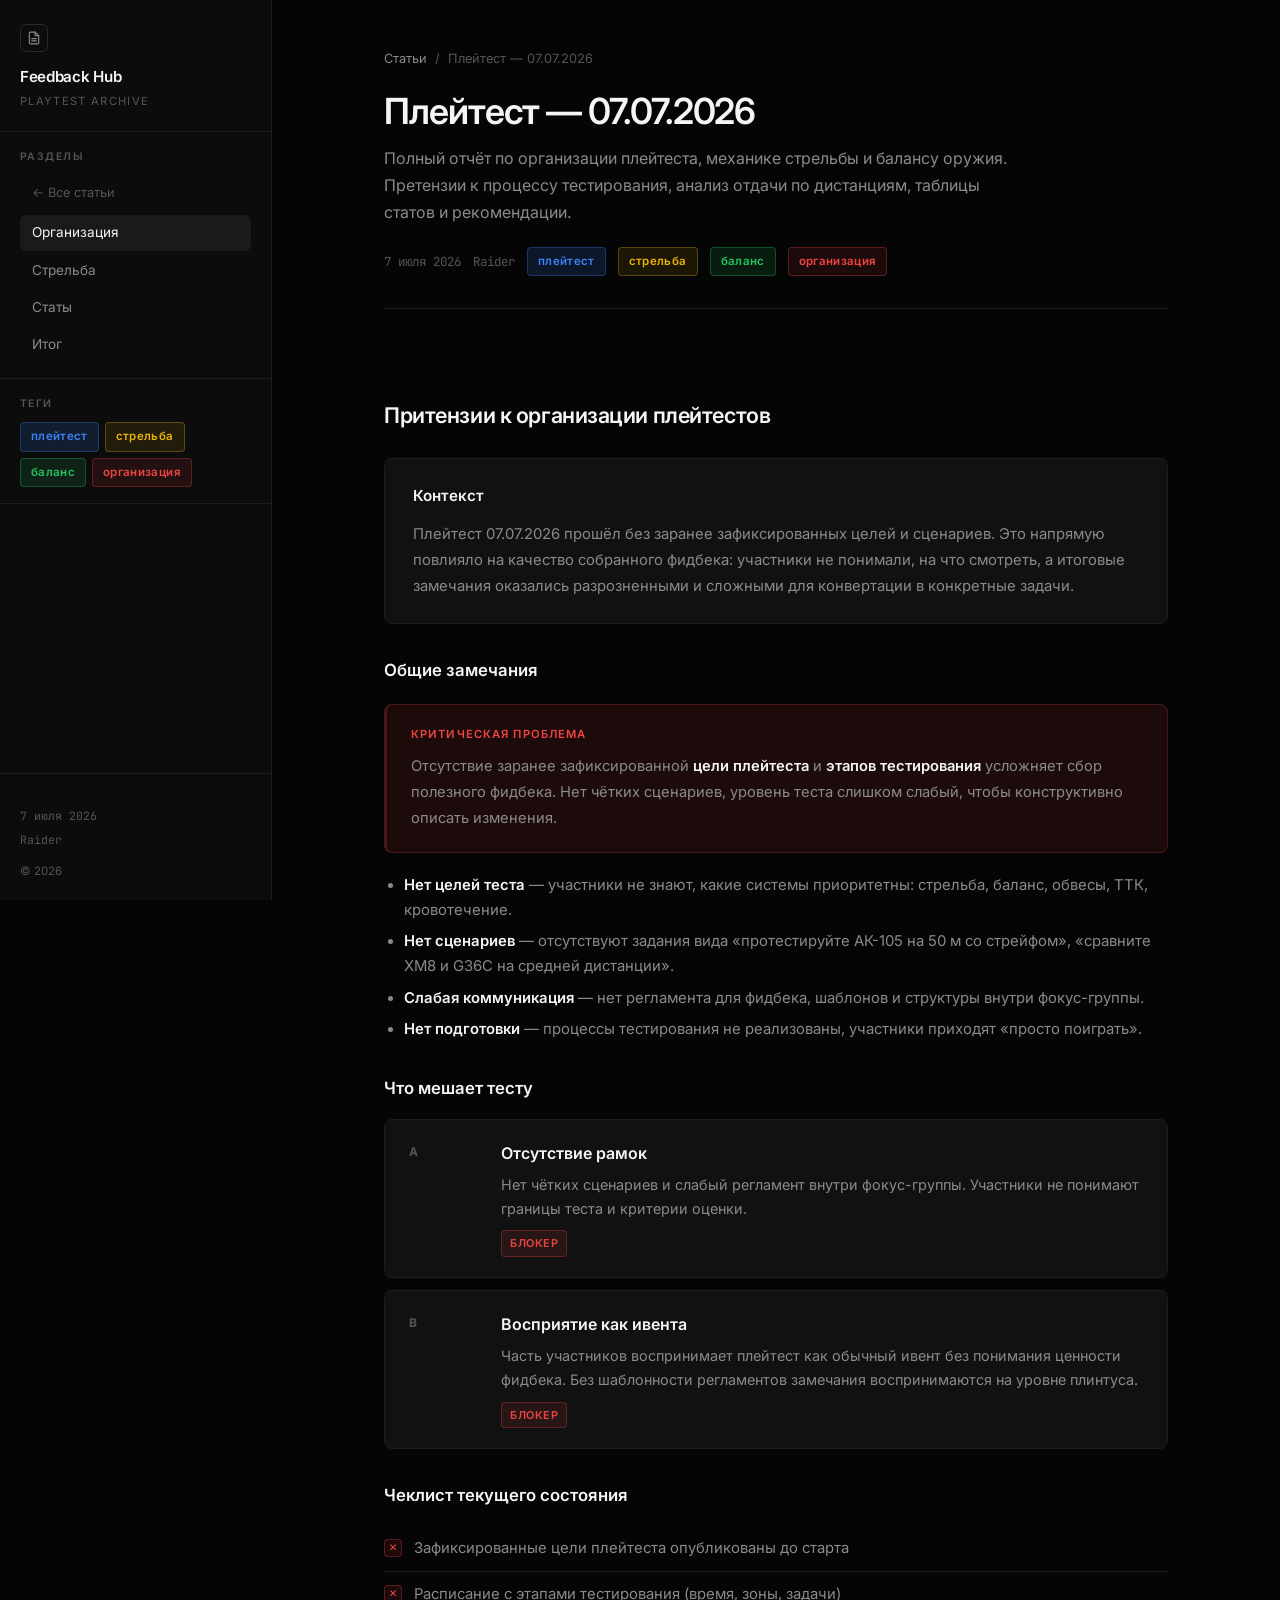
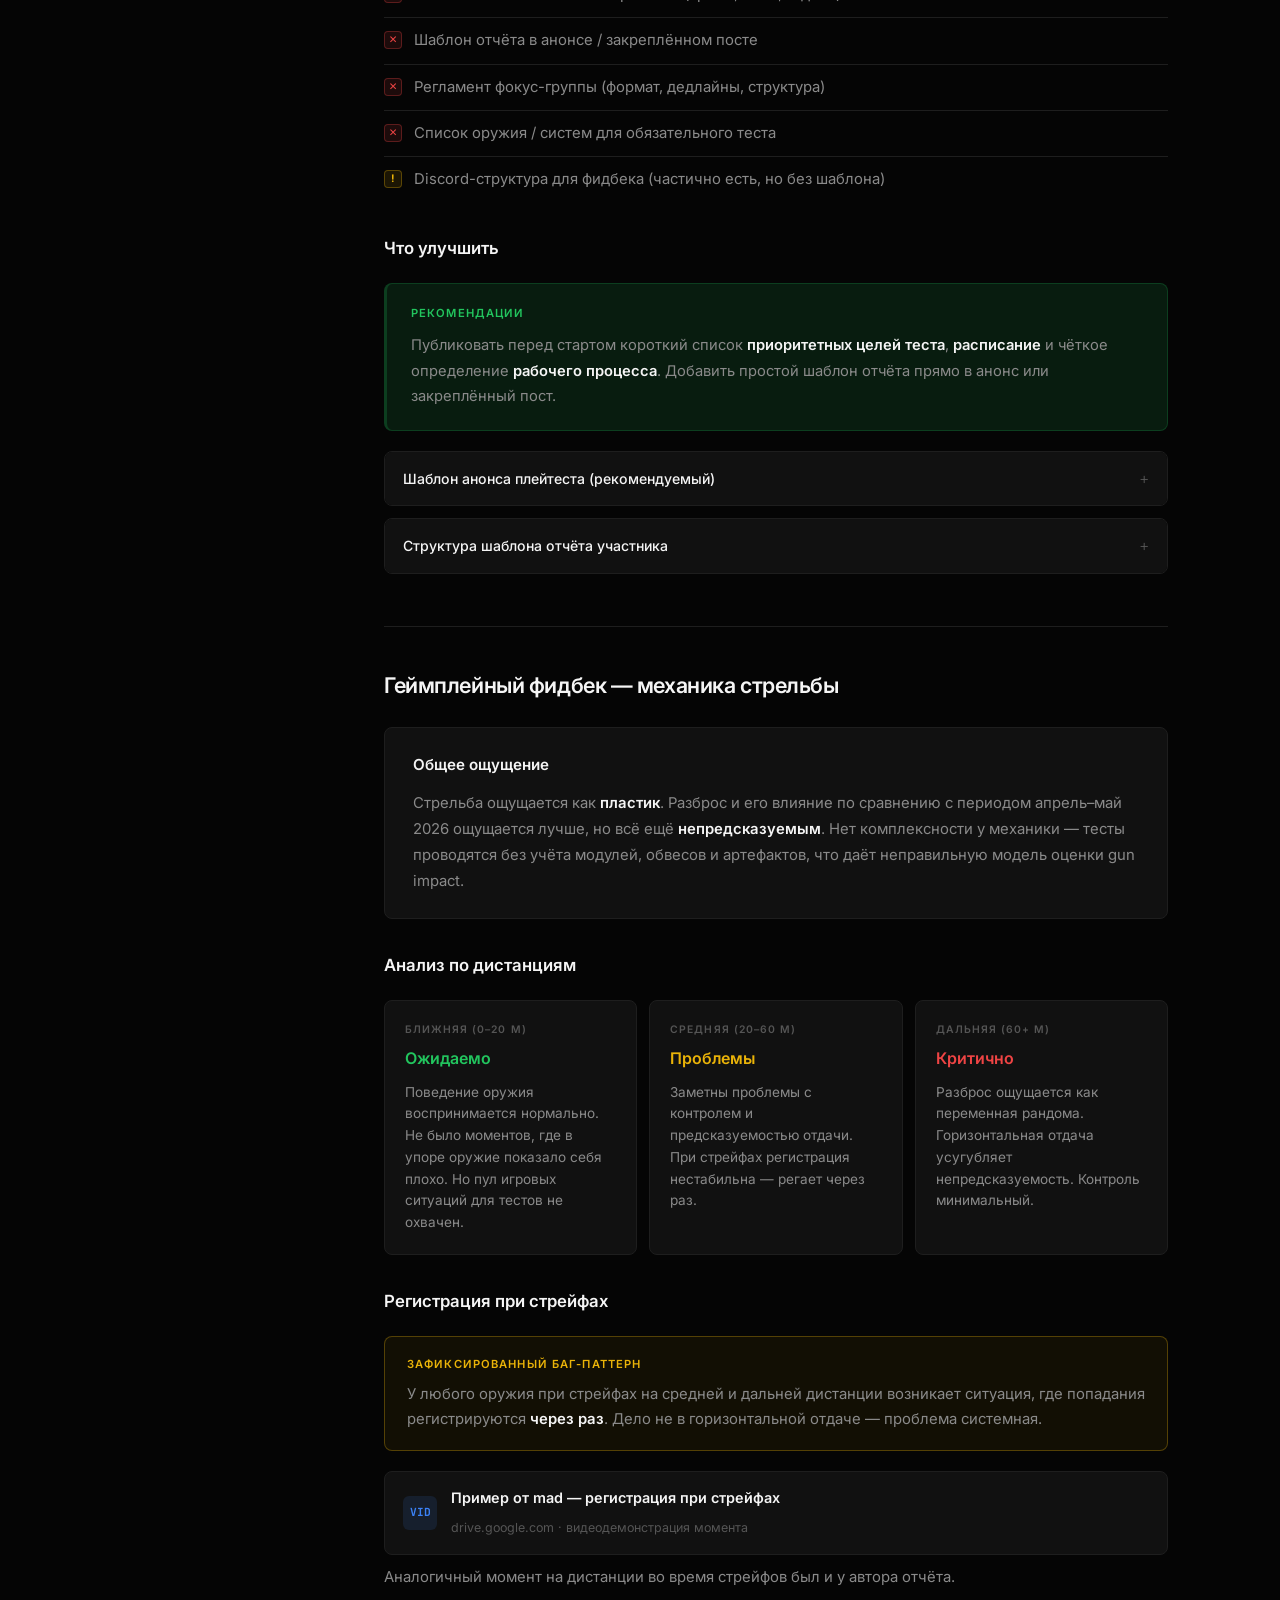
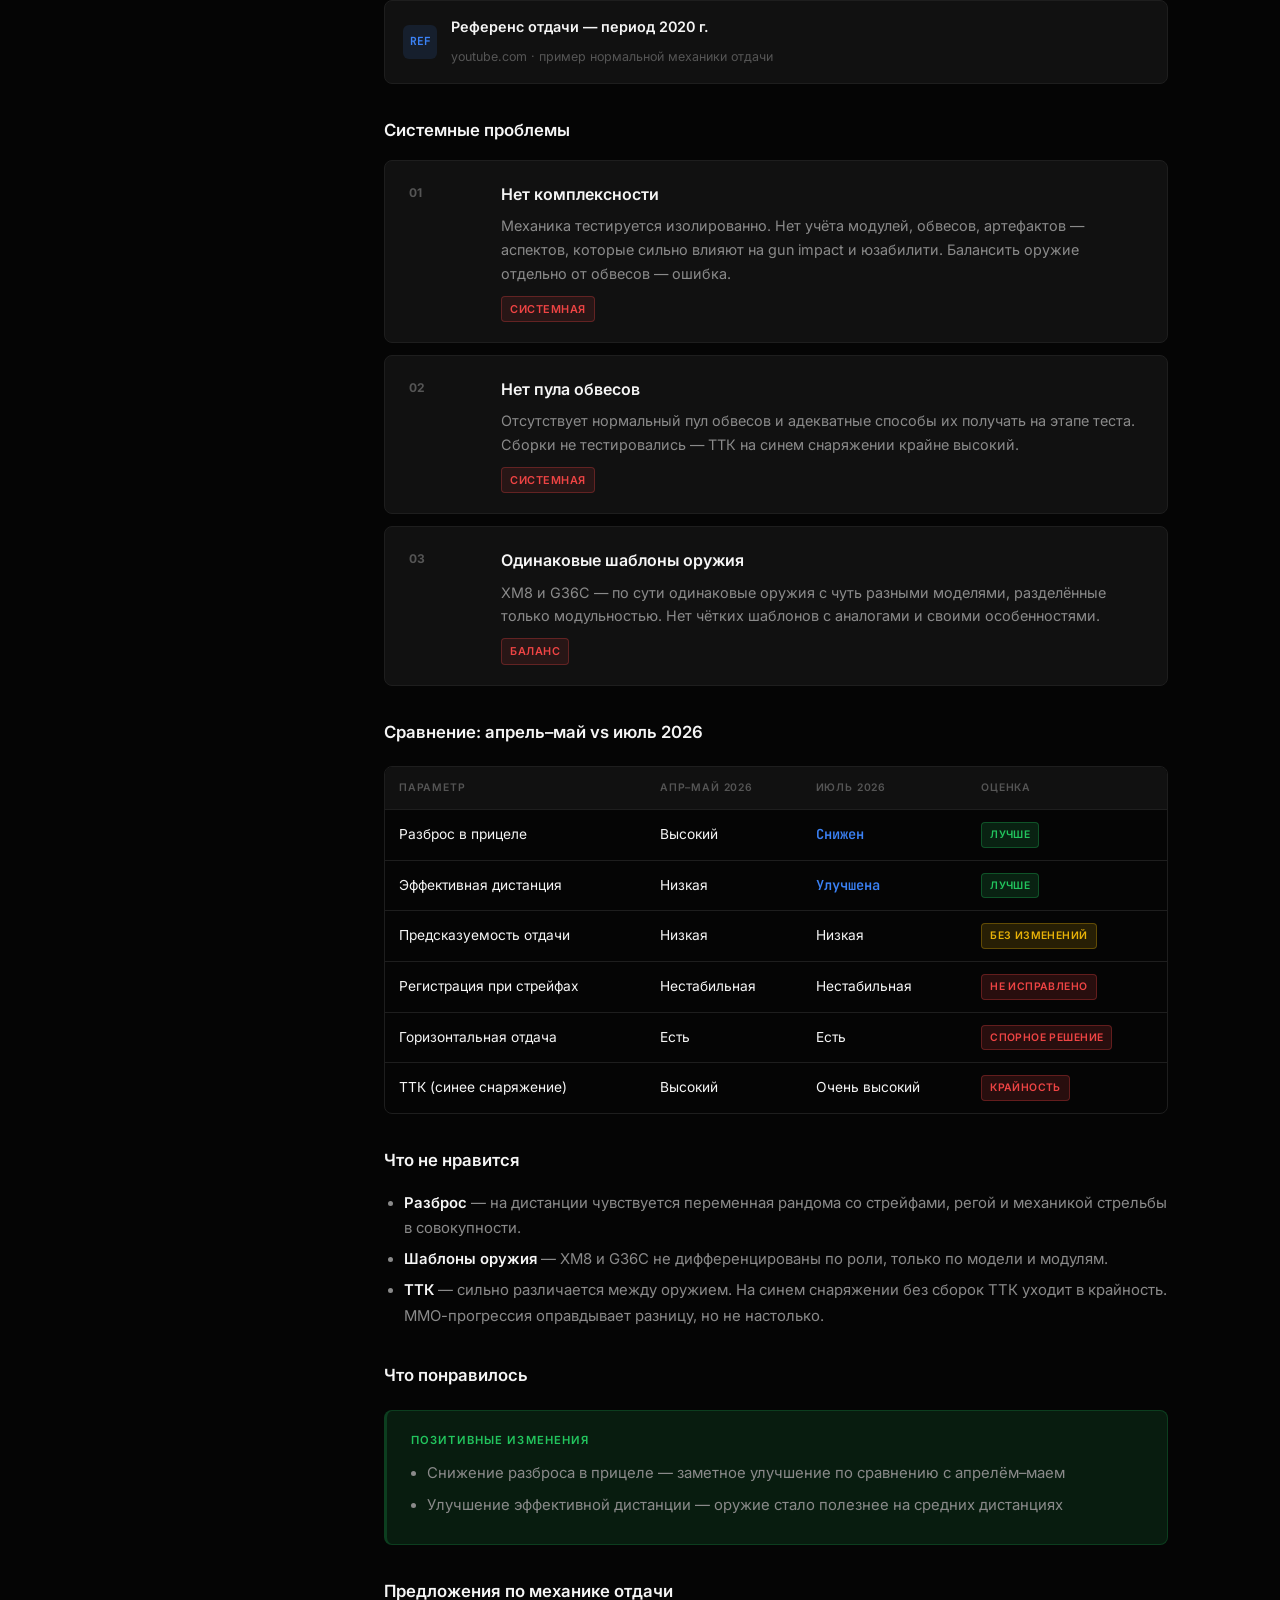
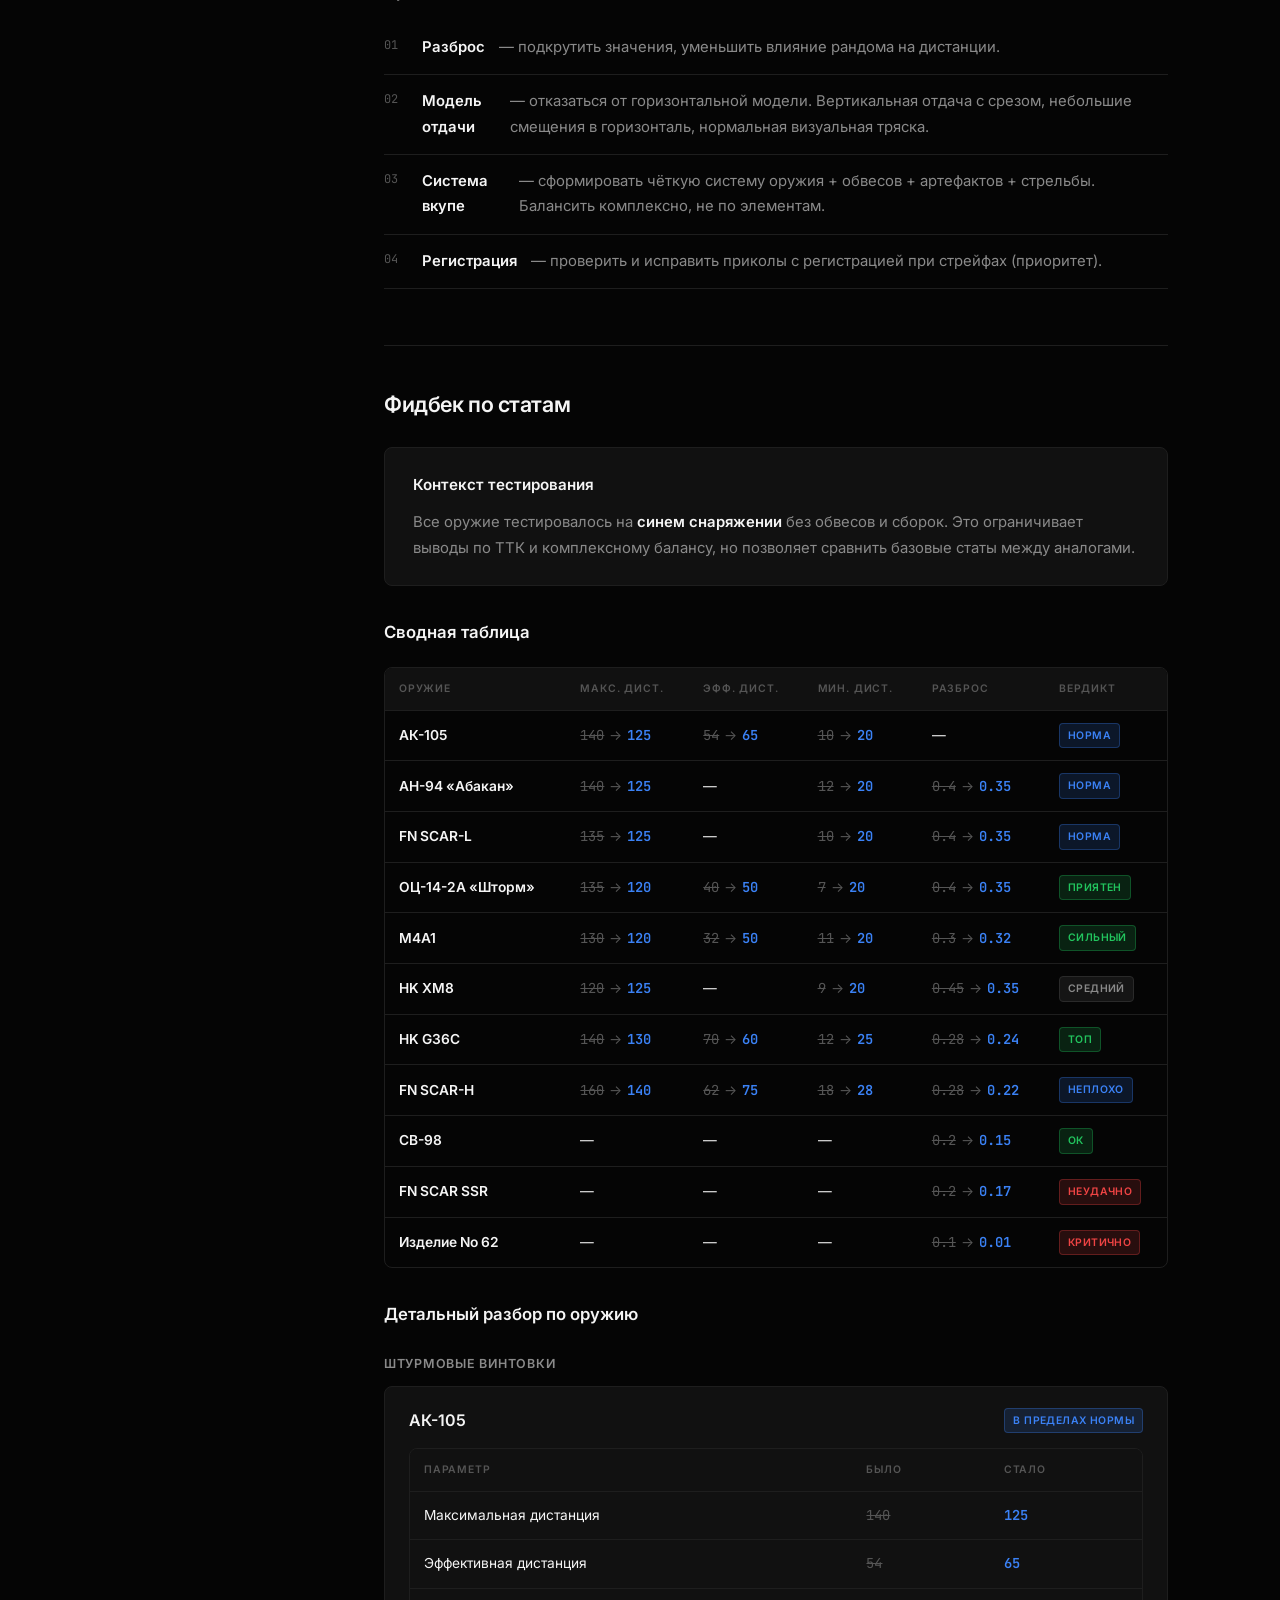
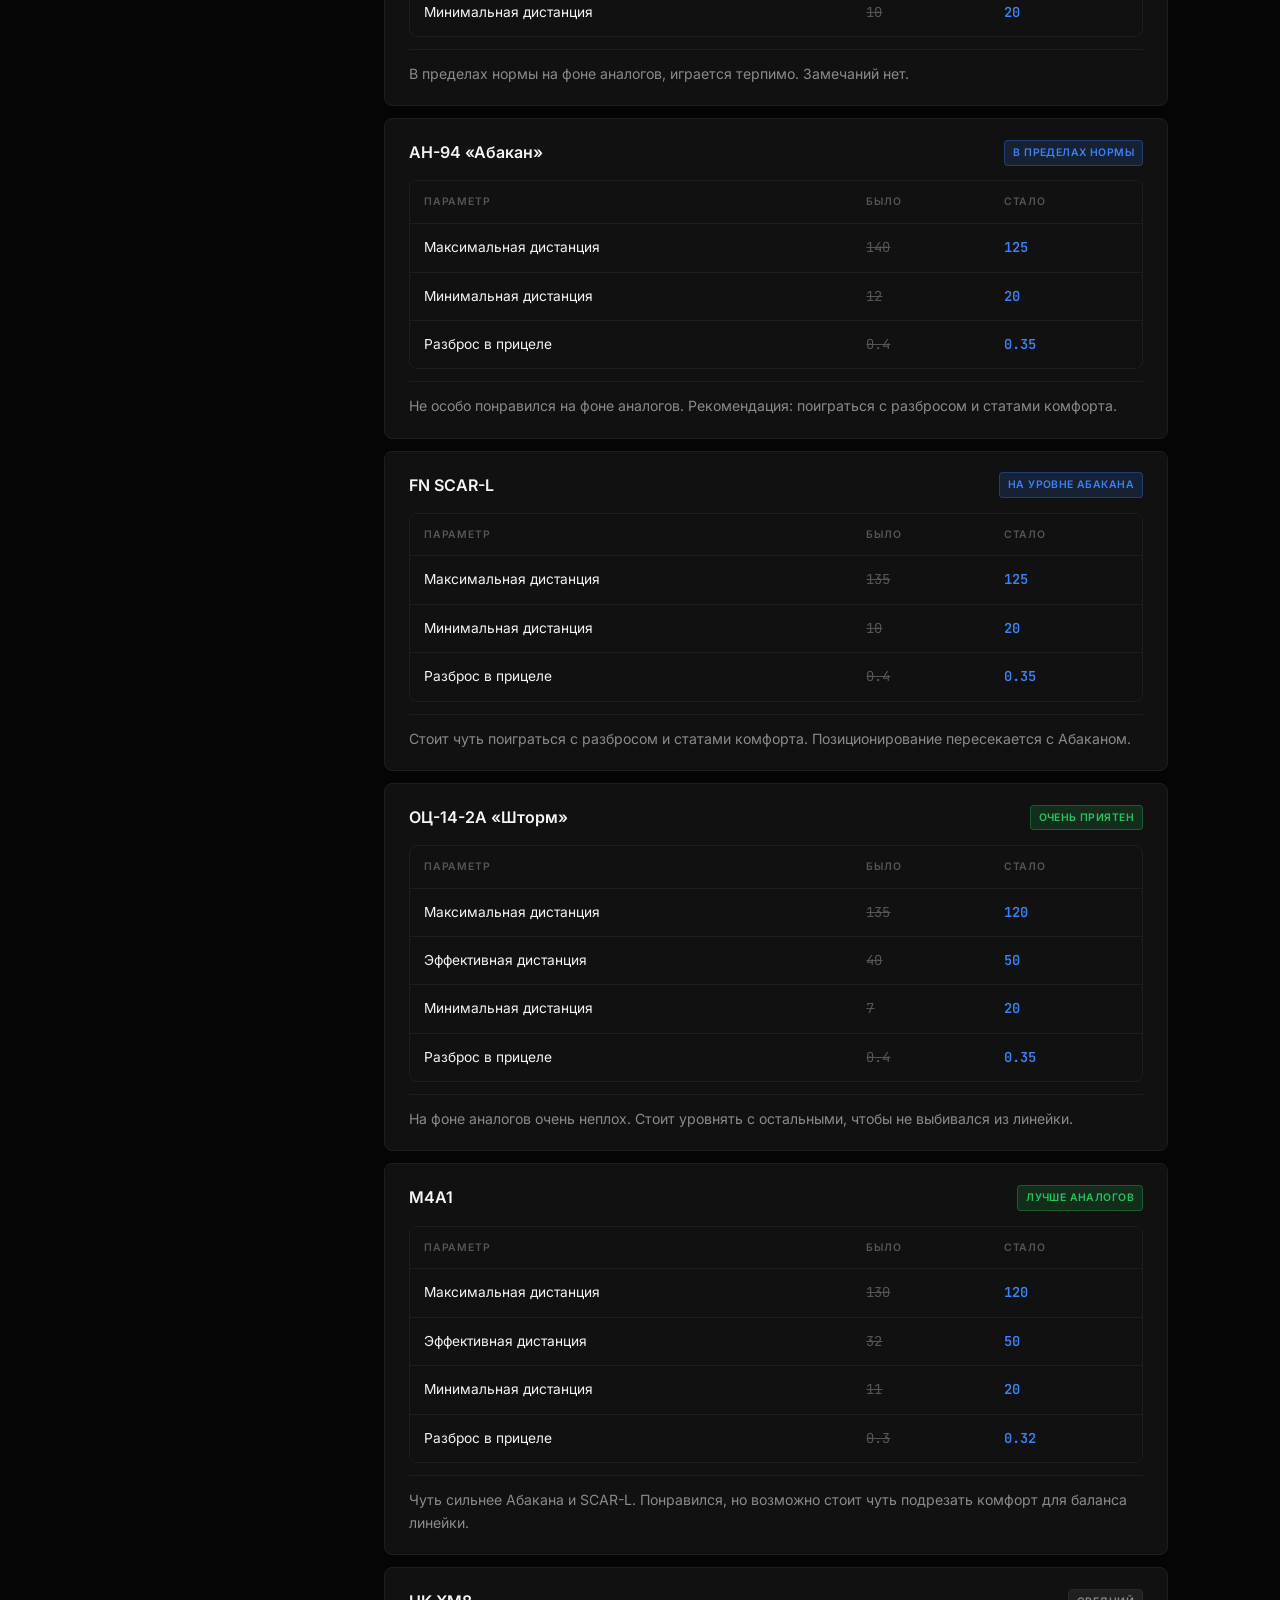
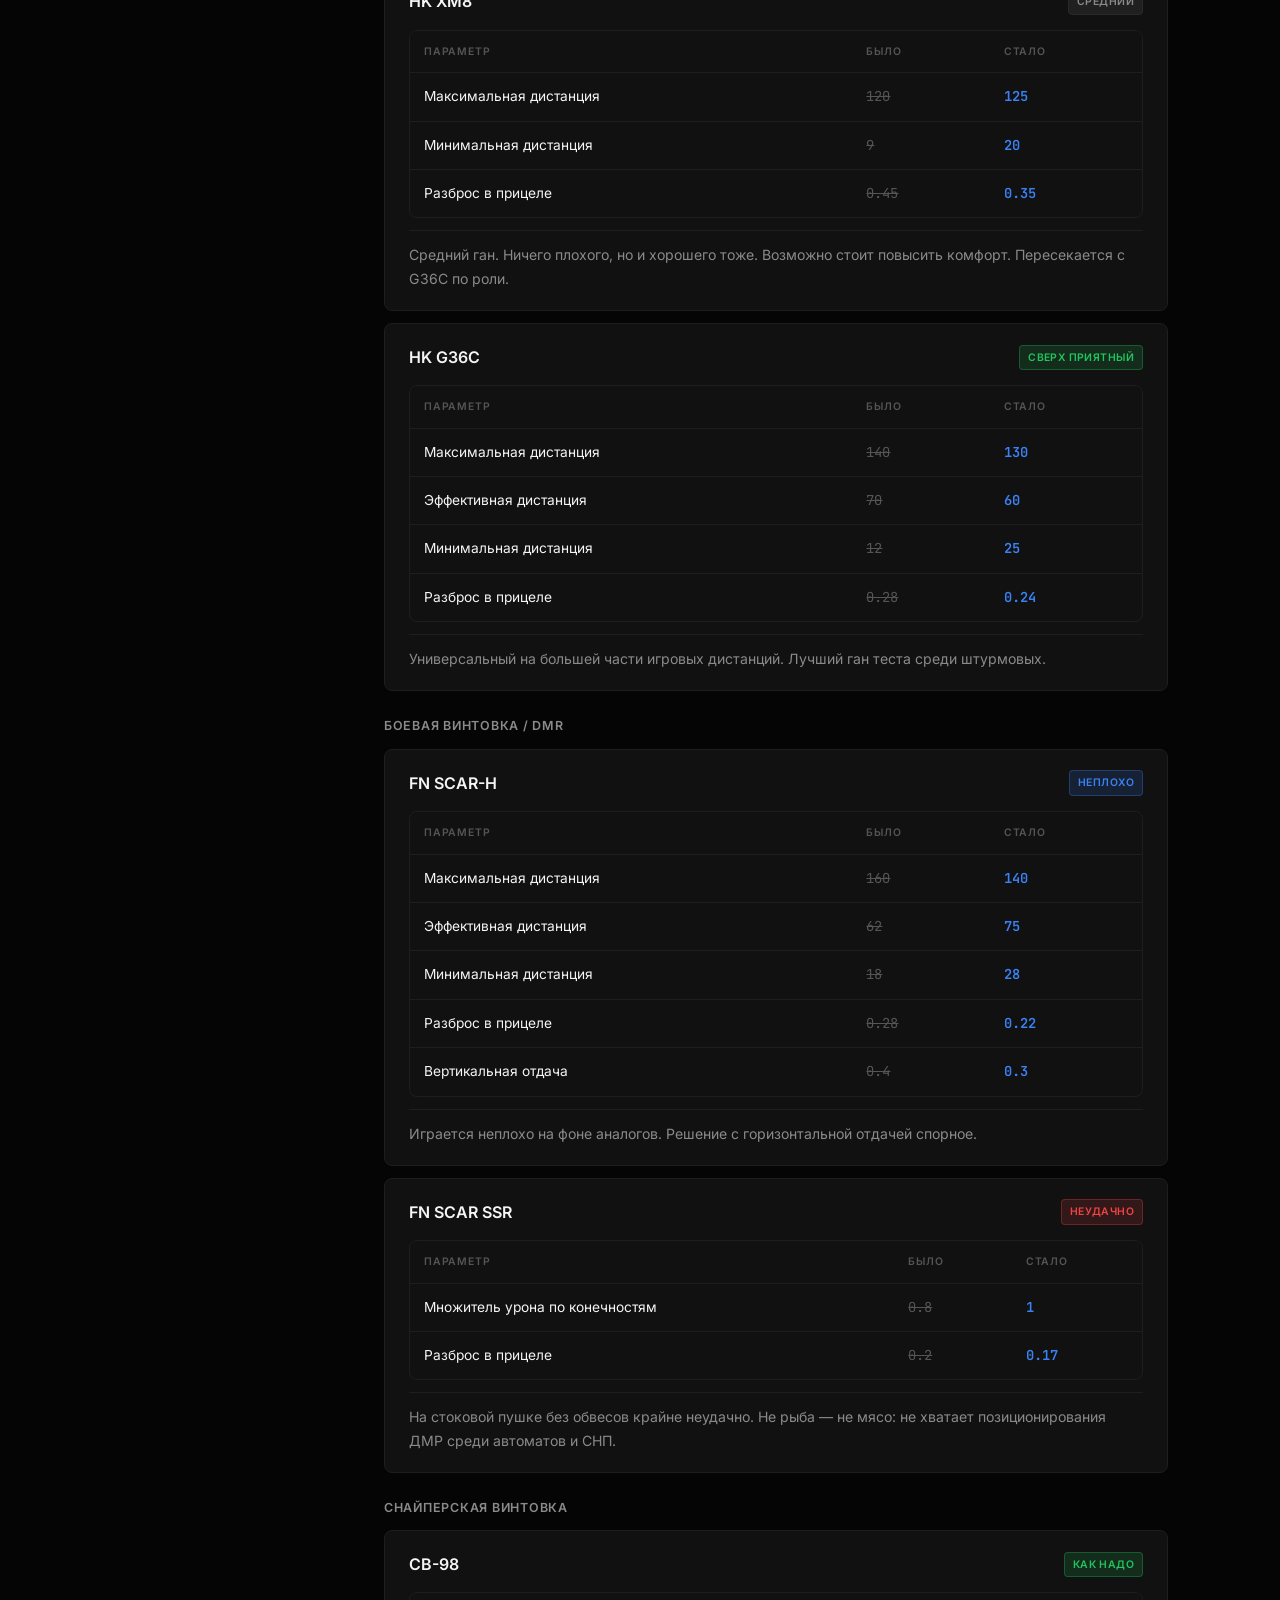
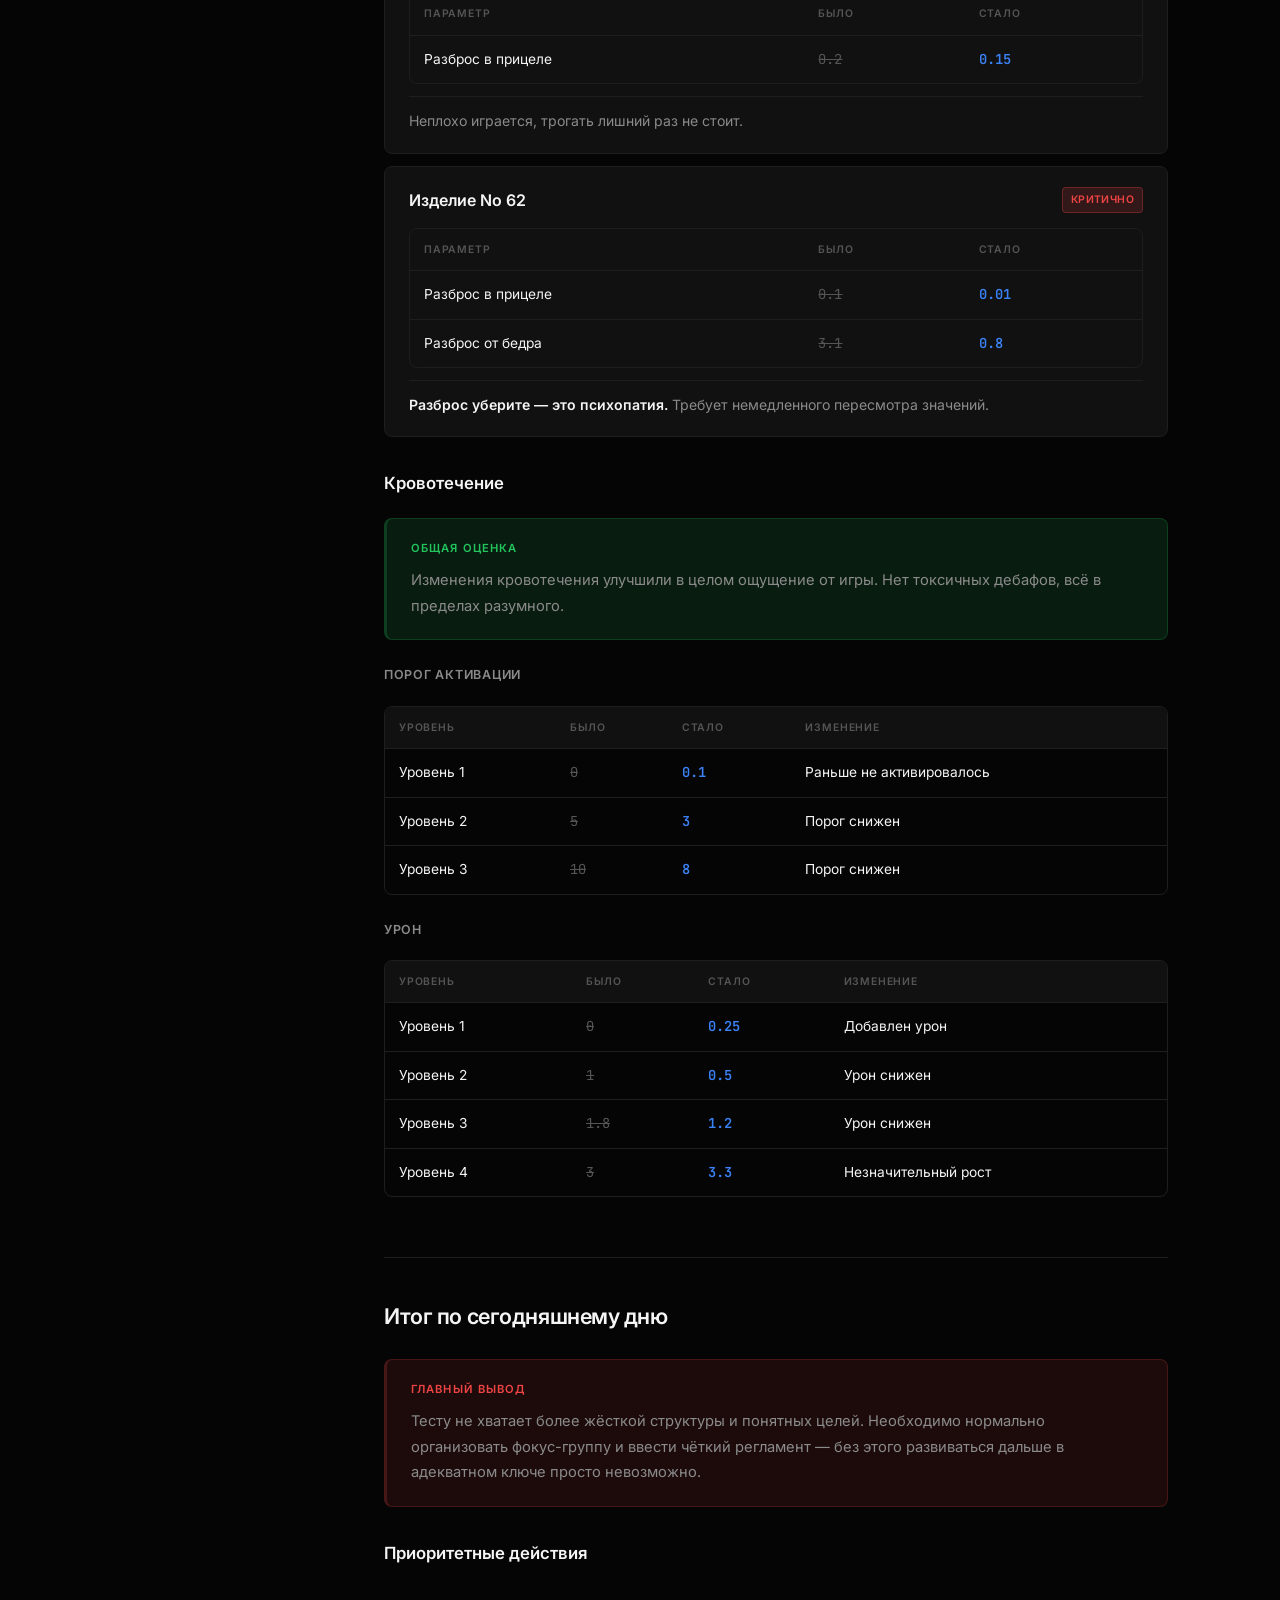
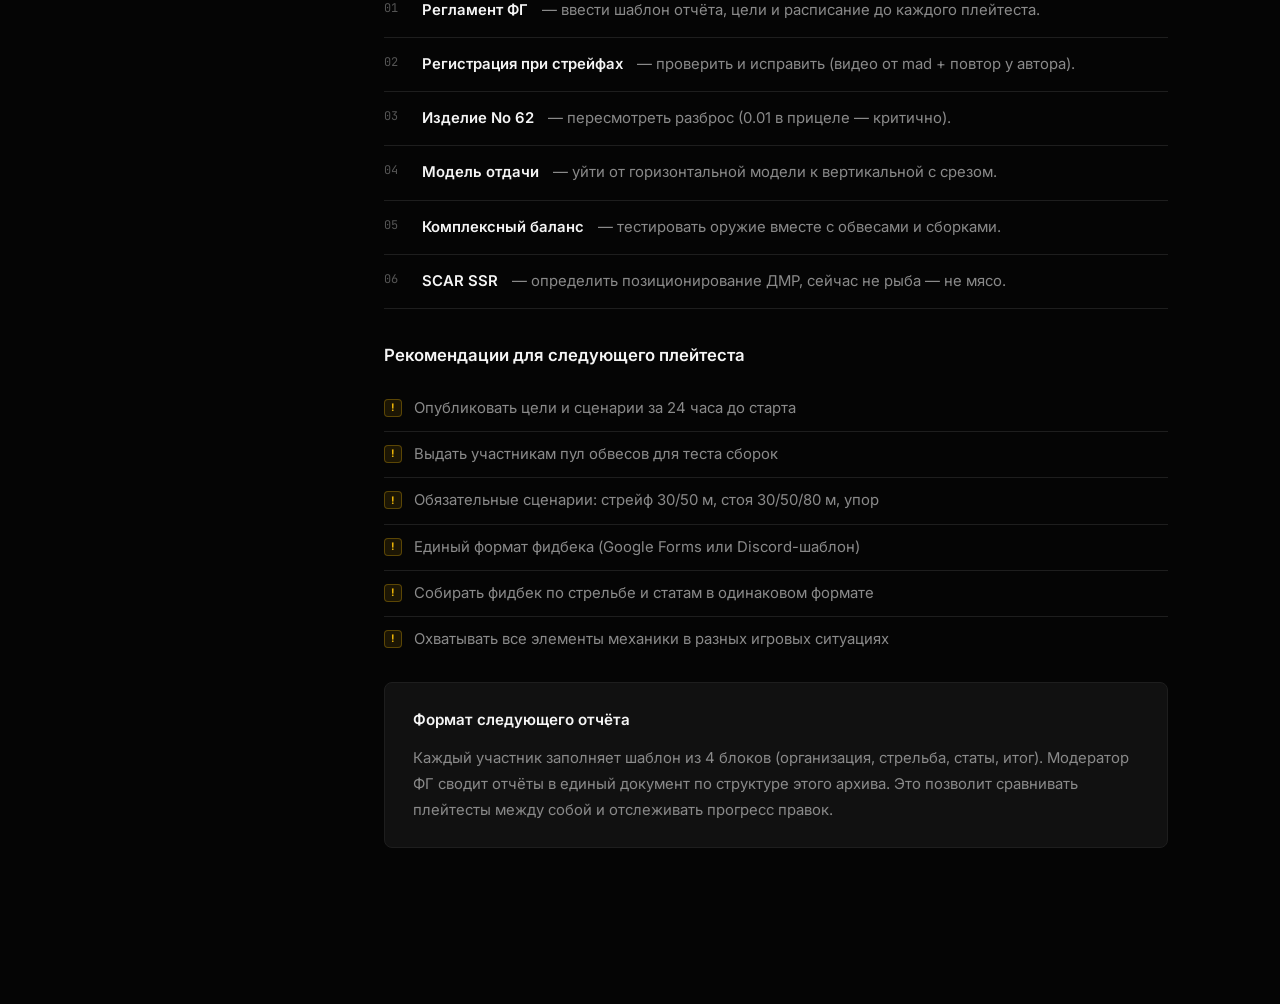
==== commit 7e021d5c: "Rebuild as article hub with tag filters and section navigation. Hub lists articles with sidebar tag " ====
--- a/articles/2026-07-07-playtest-raider.html
+++ b/articles/2026-07-07-playtest-raider.html
@@ -16,55 +16,74 @@
   <div class="layout">
     <aside class="sidebar" id="sidebar">
       <div class="brand">
-        <div class="brand-icon" aria-hidden="true">
-          <svg width="14" height="14" viewBox="0 0 24 24" fill="none" stroke="currentColor" stroke-width="2" stroke-linecap="round" stroke-linejoin="round">
-            <path d="M14 2H6a2 2 0 0 0-2 2v16a2 2 0 0 0 2 2h12a2 2 0 0 0 2-2V8z"/>
-            <polyline points="14 2 14 8 20 8"/>
-            <line x1="16" y1="13" x2="8" y2="13"/>
-            <line x1="16" y1="17" x2="8" y2="17"/>
-          </svg>
+        <a class="brand-link" href="../index.html">
+          <div class="brand-icon" aria-hidden="true">
+            <svg width="14" height="14" viewBox="0 0 24 24" fill="none" stroke="currentColor" stroke-width="2" stroke-linecap="round" stroke-linejoin="round">
+              <path d="M14 2H6a2 2 0 0 0-2 2v16a2 2 0 0 0 2 2h12a2 2 0 0 0 2-2V8z"/>
+              <polyline points="14 2 14 8 20 8"/>
+              <line x1="16" y1="13" x2="8" y2="13"/>
+              <line x1="16" y1="17" x2="8" y2="17"/>
+            </svg>
+          </div>
+          <div class="brand-title">Feedback Hub</div>
+          <div class="brand-sub">Playtest Archive</div>
+        </a>
+      </div>
+
+      <div class="sidebar-block">
+        <div class="sidebar-label">Разделы</div>
+        <nav class="nav-links" style="padding:0">
+          <a href="../index.html" class="nav-link nav-link--back">&larr; Все статьи</a>
+          <a href="#section-organization" class="nav-link" data-section="section-organization">Организация</a>
+          <a href="#section-gameplay" class="nav-link" data-section="section-gameplay">Стрельба</a>
+          <a href="#section-stats" class="nav-link" data-section="section-stats">Статы</a>
+          <a href="#section-summary" class="nav-link" data-section="section-summary">Итог</a>
+        </nav>
+      </div>
+
+      <div class="sidebar-block">
+        <div class="sidebar-label">Теги</div>
+        <div class="tags">
+          <span class="tag tag--playtest">плейтест</span>
+          <span class="tag tag--shooting">стрельба</span>
+          <span class="tag tag--balance">баланс</span>
+          <span class="tag tag--org">организация</span>
         </div>
-        <div class="brand-title">Feedback Hub</div>
-        <div class="brand-sub">07.07.2026 &middot; Raider</div>
       </div>
 
-      <div class="nav-label">Содержание</div>
-      <nav class="nav-links">
-        <a href="../index.html" class="nav-link"><span class="nav-num">&larr;</span> Все статьи</a>
-        <a href="#section-organization" class="nav-link" data-section="section-organization"><span class="nav-num">01</span> Организация</a>
-        <a href="#section-gameplay" class="nav-link" data-section="section-gameplay"><span class="nav-num">02</span> Стрельба</a>
-        <a href="#section-stats" class="nav-link" data-section="section-stats"><span class="nav-num">03</span> Статы</a>
-        <a href="#section-summary" class="nav-link" data-section="section-summary"><span class="nav-num">04</span> Итог</a>
-      </nav>
-
       <div class="sidebar-footer">
-        <p>Отчёт плейтеста от 07.07.2026. Охват: организация ФГ, механика стрельбы, 11 единиц оружия, кровотечение.</p>
-        <p class="copy">&copy; Raider &middot; 2026</p>
+        <div class="sidebar-meta">
+          <span>7 июля 2026</span>
+          <span>Raider</span>
+        </div>
+        <p class="copy" style="margin-top:12px">&copy; 2026</p>
       </div>
     </aside>
 
     <div class="main">
       <div class="main-inner">
-        <header class="hero">
-          <div class="hero-badge">Плейтест &middot; 07.07.2026</div>
-          <h1>Плейтест &mdash; 07.07.2026</h1>
-          <p class="hero-sub">Полный отчёт по организации плейтеста, механике стрельбы и балансу оружия. Включает претензии к процессу тестирования, анализ отдачи по дистанциям, таблицы статов и рекомендации для следующей итерации.</p>
-          <div class="hero-meta">
-            <span class="badge badge-ok">плейтест</span>
-            <span class="badge badge-warn">стрельба</span>
-            <span class="badge badge-good">баланс</span>
-            <span class="badge badge-bad">организация</span>
-            <span class="article-date">Автор: Raider</span>
+        <nav class="breadcrumb" aria-label="Навигация">
+          <a href="../index.html">Статьи</a>
+          <span class="breadcrumb-sep">/</span>
+          <span>Плейтест — 07.07.2026</span>
+        </nav>
+
+        <header class="article-header">
+          <h1>Плейтест — 07.07.2026</h1>
+          <p class="article-lead">Полный отчёт по организации плейтеста, механике стрельбы и балансу оружия. Претензии к процессу тестирования, анализ отдачи по дистанциям, таблицы статов и рекомендации.</p>
+          <div class="article-meta">
+            <span class="article-meta-item">7 июля 2026</span>
+            <span class="article-meta-item">Raider</span>
+            <span class="tag tag--playtest">плейтест</span>
+            <span class="tag tag--shooting">стрельба</span>
+            <span class="tag tag--balance">баланс</span>
+            <span class="tag tag--org">организация</span>
           </div>
         </header>
 
-        <main>
-          <!-- 01 ОРГАНИЗАЦИЯ -->
+        <div class="article-body">
           <section id="section-organization">
-            <div class="section-head">
-              <span class="section-num">01</span>
-              <h2>Притензии к организации плейтестов</h2>
-            </div>
+            <h2 class="section-title">Притензии к организации плейтестов</h2>
 
             <div class="content-block">
               <div class="content-block-title">Контекст</div>
@@ -88,7 +107,7 @@
             <h3 class="subsection-title">Что мешает тесту</h3>
 
             <div class="factor">
-              <div class="factor-weight">A</div>
+              <div class="factor-label">A</div>
               <div>
                 <div class="factor-name">Отсутствие рамок</div>
                 <p class="factor-desc">Нет чётких сценариев и слабый регламент внутри фокус-группы. Участники не понимают границы теста и критерии оценки.</p>
@@ -97,7 +116,7 @@
             </div>
 
             <div class="factor">
-              <div class="factor-weight">B</div>
+              <div class="factor-label">B</div>
               <div>
                 <div class="factor-name">Восприятие как ивента</div>
                 <p class="factor-desc">Часть участников воспринимает плейтест как обычный ивент без понимания ценности фидбека. Без шаблонности регламентов замечания воспринимаются на уровне плинтуса.</p>
@@ -173,10 +192,7 @@
 
           <!-- 02 ГЕЙМПЛЕЙ -->
           <section id="section-gameplay">
-            <div class="section-head">
-              <span class="section-num">02</span>
-              <h2>Геймплейный фидбек &mdash; механика стрельбы</h2>
-            </div>
+            <h2 class="section-title">Геймплейный фидбек — механика стрельбы</h2>
 
             <div class="content-block">
               <div class="content-block-title">Общее ощущение</div>
@@ -231,7 +247,7 @@
             <h3 class="subsection-title">Системные проблемы</h3>
 
             <div class="factor">
-              <div class="factor-weight">01</div>
+              <div class="factor-label">01</div>
               <div>
                 <div class="factor-name">Нет комплексности</div>
                 <p class="factor-desc">Механика тестируется изолированно. Нет учёта модулей, обвесов, артефактов &mdash; аспектов, которые сильно влияют на gun impact и юзабилити. Балансить оружие отдельно от обвесов &mdash; ошибка.</p>
@@ -240,7 +256,7 @@
             </div>
 
             <div class="factor">
-              <div class="factor-weight">02</div>
+              <div class="factor-label">02</div>
               <div>
                 <div class="factor-name">Нет пула обвесов</div>
                 <p class="factor-desc">Отсутствует нормальный пул обвесов и адекватные способы их получать на этапе теста. Сборки не тестировались &mdash; ТТК на синем снаряжении крайне высокий.</p>
@@ -249,7 +265,7 @@
             </div>
 
             <div class="factor">
-              <div class="factor-weight">03</div>
+              <div class="factor-label">03</div>
               <div>
                 <div class="factor-name">Одинаковые шаблоны оружия</div>
                 <p class="factor-desc">XM8 и G36C &mdash; по сути одинаковые оружия с чуть разными моделями, разделённые только модульностью. Нет чётких шаблонов с аналогами и своими особенностями.</p>
@@ -339,10 +355,7 @@
 
           <!-- 03 СТАТЫ -->
           <section id="section-stats">
-            <div class="section-head">
-              <span class="section-num">03</span>
-              <h2>Фидбек по статам</h2>
-            </div>
+            <h2 class="section-title">Фидбек по статам</h2>
 
             <div class="content-block">
               <div class="content-block-title">Контекст тестирования</div>
@@ -698,10 +711,7 @@
 
           <!-- 04 ИТОГ -->
           <section id="section-summary">
-            <div class="section-head">
-              <span class="section-num">04</span>
-              <h2>Итог по сегодняшнему дню</h2>
-            </div>
+            <h2 class="section-title">Итог по сегодняшнему дню</h2>
 
             <div class="info-box info-box--danger">
               <div class="info-box-title">Главный вывод</div>
@@ -735,7 +745,7 @@
               <p class="content-block-text">Каждый участник заполняет шаблон из 4 блоков (организация, стрельба, статы, итог). Модератор ФГ сводит отчёты в единый документ по структуре этого архива. Это позволит сравнивать плейтесты между собой и отслеживать прогресс правок.</p>
             </div>
           </section>
-        </main>
+        </div>
       </div>
     </div>
   </div>
--- a/css/styles.css
+++ b/css/styles.css
@@ -13,13 +13,14 @@
   --green: #22c55e;
   --green-dim: rgba(34, 197, 94, 0.12);
   --yellow: #eab308;
-  --yellow-dim: rgba(234, 179, 8, 0.08);
+  --yellow-dim: rgba(234, 179, 8, 0.1);
   --red: #ef4444;
   --red-dim: rgba(239, 68, 68, 0.1);
   --orange: #f97316;
-  --sidebar-w: 260px;
+  --sidebar-w: 272px;
   --font: 'Inter', system-ui, sans-serif;
   --mono: 'JetBrains Mono', 'Courier New', monospace;
+  --radius: 8px;
 }
 
 *, *::before, *::after { margin: 0; padding: 0; box-sizing: border-box; }
@@ -37,9 +38,11 @@
 a { color: var(--accent); text-decoration: none; }
 a:hover { text-decoration: underline; }
 
+img { max-width: 100%; height: auto; }
+
+/* ── Layout ── */
 .layout { display: flex; min-height: 100vh; }
 
-/* Sidebar */
 .sidebar {
   width: var(--sidebar-w);
   flex-shrink: 0;
@@ -55,10 +58,31 @@
   overflow-y: auto;
 }
 
+.main {
+  margin-left: var(--sidebar-w);
+  flex: 1;
+  min-width: 0;
+}
+
+.main-inner {
+  max-width: 880px;
+  margin: 0 auto;
+  padding: 48px 48px 96px;
+}
+
+/* ── Sidebar brand ── */
 .brand {
   padding: 24px 20px 20px;
   border-bottom: 1px solid var(--border);
 }
+
+.brand-link {
+  display: block;
+  text-decoration: none;
+  color: inherit;
+}
+
+.brand-link:hover { text-decoration: none; opacity: 0.85; }
 
 .brand-icon {
   width: 28px;
@@ -72,8 +96,6 @@
   color: var(--text-muted);
 }
 
-.brand-icon svg { display: block; }
-
 .brand-title {
   font-size: 0.95rem;
   font-weight: 600;
@@ -88,33 +110,79 @@
   margin-top: 2px;
 }
 
-.nav-label {
-  padding: 20px 20px 8px;
+.sidebar-block {
+  padding: 16px 20px;
+  border-bottom: 1px solid var(--border);
+}
+
+.sidebar-label {
   font-size: 0.65rem;
   text-transform: uppercase;
   letter-spacing: 0.14em;
   color: var(--text-dim);
   font-weight: 600;
-}
-
+  margin-bottom: 10px;
+}
+
+/* ── Tags ── */
+.tags {
+  display: flex;
+  flex-wrap: wrap;
+  gap: 6px;
+}
+
+.tag {
+  display: inline-flex;
+  align-items: center;
+  padding: 4px 10px;
+  border-radius: 4px;
+  font-size: 0.72rem;
+  font-weight: 600;
+  letter-spacing: 0.03em;
+  border: 1px solid transparent;
+  white-space: nowrap;
+}
+
+.tag--playtest { background: rgba(59,130,246,0.15); color: var(--accent); border-color: rgba(59,130,246,0.3); }
+.tag--shooting { background: var(--yellow-dim); color: var(--yellow); border-color: rgba(234,179,8,0.3); }
+.tag--balance { background: var(--green-dim); color: var(--green); border-color: rgba(34,197,94,0.3); }
+.tag--org { background: var(--red-dim); color: var(--red); border-color: rgba(239,68,68,0.3); }
+.tag--neutral { background: rgba(138,138,138,0.12); color: var(--text-muted); border-color: var(--border-light); }
+
+.tag-filter {
+  cursor: pointer;
+  transition: opacity 0.15s, transform 0.1s;
+  font-family: var(--font);
+}
+
+.tag-filter:hover { opacity: 0.85; }
+
+.tag-filter.is-active {
+  box-shadow: 0 0 0 1px currentColor;
+}
+
+.tag-filter:not(.is-active) {
+  opacity: 0.45;
+}
+
+/* ── Sidebar nav ── */
 .nav-links {
   display: flex;
   flex-direction: column;
   gap: 2px;
-  padding: 0 10px;
+  padding: 8px 10px;
   flex: 1;
 }
 
 .nav-link {
-  display: flex;
-  align-items: center;
-  gap: 10px;
+  display: block;
   padding: 8px 12px;
   border-radius: 6px;
   color: var(--text-muted);
   text-decoration: none;
   font-size: 0.85rem;
-  transition: all 0.15s;
+  transition: background 0.15s, color 0.15s;
+  line-height: 1.4;
 }
 
 .nav-link:hover {
@@ -128,12 +196,20 @@
   background: var(--bg-hover);
 }
 
-.nav-num {
-  font-size: 0.7rem;
-  color: var(--text-dim);
-  font-weight: 500;
-  min-width: 22px;
-  font-variant-numeric: tabular-nums;
+.nav-link--back {
+  color: var(--text-dim);
+  font-size: 0.8rem;
+  margin-bottom: 4px;
+}
+
+.nav-link--back:hover { color: var(--accent); }
+
+.nav-link-meta {
+  display: block;
+  font-family: var(--mono);
+  font-size: 0.68rem;
+  color: var(--text-dim);
+  margin-top: 2px;
 }
 
 .sidebar-footer {
@@ -148,328 +224,372 @@
   line-height: 1.6;
 }
 
-.sidebar-footer .copy {
+.sidebar-meta {
+  display: flex;
+  flex-direction: column;
+  gap: 4px;
   margin-top: 12px;
-  font-size: 0.7rem;
-  color: var(--text-dim);
-}
-
-/* Main */
-.main {
-  margin-left: var(--sidebar-w);
-  flex: 1;
-  min-width: 0;
-}
-
-.main-inner {
-  max-width: 900px;
-  margin: 0 auto;
-  padding: 48px 48px 80px;
-}
-
-/* Hero */
-.hero {
-  margin-bottom: 64px;
-  padding-bottom: 48px;
+  font-family: var(--mono);
+  font-size: 0.72rem;
+  color: var(--text-dim);
+}
+
+/* ── Hub page ── */
+.hub-header {
+  margin-bottom: 40px;
+  padding-bottom: 32px;
   border-bottom: 1px solid var(--border);
 }
 
-.hero-badge {
-  display: inline-flex;
+.hub-header h1 {
+  font-size: clamp(1.75rem, 3.5vw, 2.25rem);
+  font-weight: 600;
+  letter-spacing: -0.03em;
+  line-height: 1.2;
+  margin-bottom: 10px;
+}
+
+.hub-header p {
+  font-size: 0.95rem;
+  color: var(--text-muted);
+  max-width: 560px;
+}
+
+.hub-stats {
+  display: flex;
+  gap: 24px;
+  margin-top: 20px;
+  font-family: var(--mono);
+  font-size: 0.78rem;
+  color: var(--text-dim);
+}
+
+.hub-stats strong {
+  color: var(--text-muted);
+  font-weight: 500;
+}
+
+.article-grid {
+  display: grid;
+  gap: 12px;
+}
+
+.article-card {
+  display: block;
+  padding: 24px 28px;
+  background: var(--bg-card);
+  border: 1px solid var(--border);
+  border-radius: var(--radius);
+  text-decoration: none;
+  color: inherit;
+  transition: border-color 0.2s, background 0.2s;
+}
+
+.article-card:hover {
+  border-color: var(--border-light);
+  background: var(--bg-hover);
+  text-decoration: none;
+}
+
+.article-card.is-hidden { display: none; }
+
+.article-card-top {
+  display: flex;
+  justify-content: space-between;
+  align-items: flex-start;
+  gap: 16px;
+  margin-bottom: 10px;
+}
+
+.article-card h2 {
+  font-size: 1.1rem;
+  font-weight: 600;
+  letter-spacing: -0.02em;
+  color: var(--text);
+  line-height: 1.3;
+}
+
+.article-card-date {
+  font-family: var(--mono);
+  font-size: 0.72rem;
+  color: var(--text-dim);
+  white-space: nowrap;
+  flex-shrink: 0;
+  padding-top: 3px;
+}
+
+.article-card-summary {
+  font-size: 0.9rem;
+  color: var(--text-muted);
+  line-height: 1.65;
+  margin-bottom: 16px;
+}
+
+.article-card-bottom {
+  display: flex;
+  flex-wrap: wrap;
+  align-items: center;
+  justify-content: space-between;
+  gap: 10px;
+}
+
+.article-card-author {
+  font-size: 0.8rem;
+  color: var(--text-dim);
+}
+
+.empty-state {
+  padding: 48px 28px;
+  text-align: center;
+  border: 1px dashed var(--border-light);
+  border-radius: var(--radius);
+  color: var(--text-dim);
+  font-size: 0.9rem;
+}
+
+.empty-state.is-hidden { display: none; }
+
+/* ── Article page ── */
+.breadcrumb {
+  display: flex;
   align-items: center;
   gap: 8px;
-  padding: 5px 12px;
-  border: 1px solid var(--border-light);
-  border-radius: 100px;
-  font-size: 0.68rem;
-  text-transform: uppercase;
-  letter-spacing: 0.1em;
-  color: var(--text-muted);
-  margin-bottom: 24px;
-}
-
-.hero-badge::before {
-  content: '';
-  width: 6px;
-  height: 6px;
-  border-radius: 50%;
-  background: var(--green);
-}
-
-.hero h1 {
-  font-size: clamp(2rem, 4vw, 2.75rem);
+  font-size: 0.8rem;
+  color: var(--text-dim);
+  margin-bottom: 20px;
+}
+
+.breadcrumb a { color: var(--text-muted); }
+.breadcrumb a:hover { color: var(--accent); }
+.breadcrumb-sep { color: var(--text-dim); }
+
+.article-header {
+  margin-bottom: 48px;
+  padding-bottom: 32px;
+  border-bottom: 1px solid var(--border);
+}
+
+.article-header h1 {
+  font-size: clamp(1.75rem, 3.5vw, 2.25rem);
   font-weight: 600;
   letter-spacing: -0.03em;
-  line-height: 1.15;
-  margin-bottom: 16px;
-}
-
-.hero-sub {
-  font-size: 1.05rem;
+  line-height: 1.2;
+  margin-bottom: 12px;
+}
+
+.article-lead {
+  font-size: 1rem;
   color: var(--text-muted);
   line-height: 1.7;
-  max-width: 720px;
-}
-
-.hero-meta {
+  max-width: 640px;
+  margin-bottom: 20px;
+}
+
+.article-meta {
   display: flex;
   flex-wrap: wrap;
-  gap: 8px;
-  margin-top: 20px;
-}
-
-/* Sections */
-section {
-  padding: 56px 0;
+  align-items: center;
+  gap: 12px;
+}
+
+.article-meta-item {
+  font-family: var(--mono);
+  font-size: 0.78rem;
+  color: var(--text-dim);
+}
+
+/* ── Article sections ── */
+.article-body section {
+  padding: 40px 0;
   border-bottom: 1px solid var(--border);
 }
 
-section:last-child { border-bottom: none; }
-
-.section-head {
-  display: flex;
-  align-items: flex-start;
-  gap: 16px;
-  margin-bottom: 32px;
-}
-
-.section-num {
-  font-size: 0.75rem;
-  color: var(--text-dim);
-  font-weight: 500;
-  padding-top: 6px;
-  min-width: 28px;
-}
-
-h2 {
-  font-size: 1.5rem;
+.article-body section:last-child { border-bottom: none; }
+
+.section-title {
+  font-size: 1.35rem;
   font-weight: 600;
   letter-spacing: -0.02em;
-  line-height: 1.3;
+  margin-bottom: 24px;
+  color: var(--text);
 }
 
 .subsection-title {
-  font-size: 1.15rem;
-  font-weight: 600;
-  letter-spacing: -0.02em;
-  margin: 44px 0 20px;
-  padding-top: 28px;
-  border-top: 1px solid var(--border);
+  font-size: 1.05rem;
+  font-weight: 600;
+  margin: 32px 0 16px;
   color: var(--text);
 }
 
-.subsection-title:first-of-type {
-  margin-top: 8px;
-  padding-top: 0;
-  border-top: none;
-}
-
-h3 {
-  font-size: 1.1rem;
-  font-weight: 600;
-  margin: 36px 0 16px;
-  color: var(--text);
-}
+.subsection-title:first-child { margin-top: 0; }
 
 h4 {
-  font-size: 0.8rem;
-  font-weight: 600;
-  margin: 28px 0 14px;
+  font-size: 0.78rem;
+  font-weight: 600;
+  margin: 24px 0 12px;
   color: var(--text-muted);
   text-transform: uppercase;
   letter-spacing: 0.06em;
 }
 
-p, li { font-size: 0.95rem; color: var(--text-muted); }
+p, li { font-size: 0.93rem; color: var(--text-muted); }
 strong { color: var(--text); font-weight: 600; }
-
 ul, ol { margin-left: 20px; }
 li { margin-bottom: 6px; }
 
-code {
-  font-family: var(--mono);
-  font-size: 0.85em;
-  background: var(--bg-hover);
-  padding: 2px 6px;
-  border-radius: 4px;
-  color: var(--accent);
-}
-
-/* Cards */
+/* ── Content components ── */
 .content-block {
   background: var(--bg-card);
   border: 1px solid var(--border);
-  border-radius: 8px;
-  padding: 28px;
+  border-radius: var(--radius);
+  padding: 24px 28px;
   margin: 20px 0;
 }
 
 .content-block-title {
-  font-size: 1rem;
-  font-weight: 600;
-  margin-bottom: 16px;
+  font-size: 0.95rem;
+  font-weight: 600;
+  margin-bottom: 12px;
   color: var(--text);
 }
 
 .content-block-text {
-  font-size: 0.95rem;
+  font-size: 0.93rem;
   line-height: 1.75;
   color: var(--text-muted);
-  margin-bottom: 12px;
-}
-
-.content-block-text:last-child { margin-bottom: 0; }
-
-/* Info boxes */
+}
+
 .info-box {
   border: 1px solid var(--border-light);
   border-left: 3px solid var(--accent);
-  border-radius: 8px;
-  padding: 24px 28px;
-  margin: 24px 0;
+  border-radius: var(--radius);
+  padding: 20px 24px;
+  margin: 20px 0;
   background: var(--accent-dim);
 }
 
-.info-box--success {
-  border-left-color: var(--green);
-  background: var(--green-dim);
-  border-color: rgba(34, 197, 94, 0.2);
-}
-
-.info-box--warning {
-  border-left-color: var(--yellow);
-  background: var(--yellow-dim);
-  border-color: rgba(234, 179, 8, 0.25);
-}
-
-.info-box--danger {
-  border-left-color: var(--red);
-  background: var(--red-dim);
-  border-color: rgba(239, 68, 68, 0.2);
-}
+.info-box--success { border-left-color: var(--green); background: var(--green-dim); border-color: rgba(34,197,94,0.2); }
+.info-box--warning { border-left-color: var(--yellow); background: var(--yellow-dim); border-color: rgba(234,179,8,0.25); }
+.info-box--danger { border-left-color: var(--red); background: var(--red-dim); border-color: rgba(239,68,68,0.2); }
 
 .info-box-title {
-  font-size: 0.72rem;
+  font-size: 0.7rem;
   font-weight: 600;
   text-transform: uppercase;
   letter-spacing: 0.1em;
   color: var(--accent);
-  margin-bottom: 12px;
+  margin-bottom: 10px;
 }
 
 .info-box--success .info-box-title { color: var(--green); }
 .info-box--warning .info-box-title { color: var(--yellow); }
 .info-box--danger .info-box-title { color: var(--red); }
 
-.info-box-text {
-  font-size: 0.92rem;
-  line-height: 1.75;
-  color: var(--text-muted);
-}
+.info-box-text { font-size: 0.92rem; line-height: 1.75; color: var(--text-muted); }
 
 .callout-warning {
-  border: 1px solid rgba(234, 179, 8, 0.3);
-  background: rgba(234, 179, 8, 0.06);
-  border-radius: 8px;
-  padding: 20px 24px;
-  margin: 24px 0;
+  border: 1px solid rgba(234,179,8,0.3);
+  background: rgba(234,179,8,0.06);
+  border-radius: var(--radius);
+  padding: 18px 22px;
+  margin: 20px 0;
 }
 
 .callout-warning-title {
-  font-size: 0.72rem;
+  font-size: 0.7rem;
   font-weight: 600;
   text-transform: uppercase;
   letter-spacing: 0.1em;
   color: var(--yellow);
-  margin-bottom: 10px;
-}
-
-/* Factor cards */
+  margin-bottom: 8px;
+}
+
 .factor {
   display: grid;
-  grid-template-columns: 80px 1fr;
-  gap: 24px;
-  padding: 24px;
-  margin: 16px 0;
-  background: var(--bg-card);
-  border: 1px solid var(--border);
-  border-radius: 8px;
-  transition: border-color 0.2s;
-}
-
-.factor:hover { border-color: var(--border-light); }
-
-.factor-weight {
-  font-size: 0.85rem;
+  grid-template-columns: 72px 1fr;
+  gap: 20px;
+  padding: 20px 24px;
+  margin: 12px 0;
+  background: var(--bg-card);
+  border: 1px solid var(--border);
+  border-radius: var(--radius);
+}
+
+.factor-label {
+  font-size: 0.75rem;
   font-weight: 700;
-  color: var(--text-muted);
+  color: var(--text-dim);
+  text-transform: uppercase;
   letter-spacing: 0.04em;
-  text-transform: uppercase;
-}
-
-.factor-name {
-  font-size: 1.05rem;
-  font-weight: 600;
-  margin-bottom: 8px;
-  color: var(--text);
-}
-
-.factor-desc {
-  font-size: 0.9rem;
-  color: var(--text-muted);
-  line-height: 1.7;
-}
+  padding-top: 2px;
+}
+
+.factor-name { font-size: 1rem; font-weight: 600; margin-bottom: 6px; color: var(--text); }
+.factor-desc { font-size: 0.9rem; color: var(--text-muted); line-height: 1.65; }
 
 .factor-tag {
   display: inline-block;
-  margin-top: 12px;
-  padding: 4px 10px;
-  background: var(--bg-hover);
-  border: 1px solid var(--border);
-  color: var(--text-muted);
-  font-size: 0.7rem;
-  text-transform: uppercase;
-  letter-spacing: 0.06em;
+  margin-top: 10px;
+  padding: 3px 8px;
+  font-size: 0.68rem;
+  font-weight: 600;
+  text-transform: uppercase;
+  letter-spacing: 0.05em;
   border-radius: 4px;
 }
 
-.factor-tag--bad {
-  background: var(--red-dim);
-  border-color: rgba(239, 68, 68, 0.3);
-  color: var(--red);
-}
-
-.factor-tag--good {
-  background: var(--green-dim);
-  border-color: rgba(34, 197, 94, 0.3);
-  color: var(--green);
-}
-
-/* Tables */
+.factor-tag--bad { background: var(--red-dim); color: var(--red); border: 1px solid rgba(239,68,68,0.3); }
+.factor-tag--good { background: var(--green-dim); color: var(--green); border: 1px solid rgba(34,197,94,0.3); }
+
+.distance-grid {
+  display: grid;
+  grid-template-columns: repeat(3, 1fr);
+  gap: 12px;
+  margin: 20px 0;
+}
+
+.distance-card {
+  background: var(--bg-card);
+  border: 1px solid var(--border);
+  border-radius: var(--radius);
+  padding: 20px;
+}
+
+.distance-card-label {
+  font-size: 0.65rem;
+  font-weight: 600;
+  text-transform: uppercase;
+  letter-spacing: 0.1em;
+  color: var(--text-dim);
+  margin-bottom: 6px;
+}
+
+.distance-card-status { font-size: 1rem; font-weight: 600; margin-bottom: 10px; }
+.distance-card-status.ok { color: var(--green); }
+.distance-card-status.warn { color: var(--yellow); }
+.distance-card-status.bad { color: var(--red); }
+.distance-card p { font-size: 0.85rem; line-height: 1.6; }
+
 .table-wrap {
   overflow-x: auto;
-  margin: 24px 0;
-  border: 1px solid var(--border);
-  border-radius: 8px;
-}
-
-table {
-  width: 100%;
-  border-collapse: collapse;
-  font-size: 0.88rem;
-}
+  margin: 20px 0;
+  border: 1px solid var(--border);
+  border-radius: var(--radius);
+}
+
+table { width: 100%; border-collapse: collapse; font-size: 0.86rem; }
 
 th, td {
-  padding: 14px 16px;
+  padding: 12px 14px;
   text-align: left;
   border-bottom: 1px solid var(--border);
 }
 
 th {
-  font-size: 0.68rem;
-  font-weight: 600;
-  text-transform: uppercase;
-  letter-spacing: 0.1em;
+  font-size: 0.65rem;
+  font-weight: 600;
+  text-transform: uppercase;
+  letter-spacing: 0.08em;
   color: var(--text-dim);
   background: var(--bg-card);
 }
@@ -477,138 +597,72 @@
 tr:last-child td { border-bottom: none; }
 tr:hover td { background: var(--bg-hover); }
 
-.stat-old {
-  font-family: var(--mono);
-  color: var(--text-dim);
-  text-decoration: line-through;
-}
-
-.stat-arrow { color: var(--text-dim); margin: 0 6px; }
-
-.stat-new {
-  font-family: var(--mono);
-  color: var(--accent);
-  font-weight: 600;
-}
-
-/* Badges */
+.stat-old { font-family: var(--mono); color: var(--text-dim); text-decoration: line-through; }
+.stat-arrow { color: var(--text-dim); margin: 0 5px; }
+.stat-new { font-family: var(--mono); color: var(--accent); font-weight: 600; }
+
 .badge {
   display: inline-block;
   padding: 3px 8px;
   border-radius: 4px;
-  font-size: 0.68rem;
+  font-size: 0.65rem;
   font-weight: 600;
   letter-spacing: 0.04em;
   text-transform: uppercase;
 }
 
-.badge-good { background: rgba(34, 197, 94, 0.15); color: var(--green); border: 1px solid rgba(34, 197, 94, 0.3); }
-.badge-ok { background: rgba(59, 130, 246, 0.15); color: var(--accent); border: 1px solid rgba(59, 130, 246, 0.3); }
-.badge-bad { background: rgba(239, 68, 68, 0.15); color: var(--red); border: 1px solid rgba(239, 68, 68, 0.3); }
-.badge-warn { background: rgba(234, 179, 8, 0.15); color: var(--yellow); border: 1px solid rgba(234, 179, 8, 0.3); }
-.badge-neutral { background: rgba(138, 138, 138, 0.15); color: var(--text-muted); border: 1px solid var(--border-light); }
-
-/* Article cards (index) */
-.article-grid {
-  display: grid;
-  gap: 16px;
-  margin-top: 8px;
-}
-
-.article-card {
-  display: block;
-  padding: 28px;
-  background: var(--bg-card);
-  border: 1px solid var(--border);
-  border-radius: 8px;
-  text-decoration: none;
-  color: inherit;
-  transition: border-color 0.2s, background 0.2s;
-}
-
-.article-card:hover {
-  border-color: var(--border-light);
-  background: var(--bg-hover);
-  text-decoration: none;
-}
-
-.article-card h2 {
-  font-size: 1.25rem;
-  margin-bottom: 10px;
-}
-
-.article-card p {
-  margin-bottom: 16px;
-}
-
-.article-card-footer {
+.badge-good { background: rgba(34,197,94,0.15); color: var(--green); border: 1px solid rgba(34,197,94,0.3); }
+.badge-ok { background: rgba(59,130,246,0.15); color: var(--accent); border: 1px solid rgba(59,130,246,0.3); }
+.badge-bad { background: rgba(239,68,68,0.15); color: var(--red); border: 1px solid rgba(239,68,68,0.3); }
+.badge-warn { background: rgba(234,179,8,0.15); color: var(--yellow); border: 1px solid rgba(234,179,8,0.3); }
+.badge-neutral { background: rgba(138,138,138,0.12); color: var(--text-muted); border: 1px solid var(--border-light); }
+
+.weapon-card {
+  background: var(--bg-card);
+  border: 1px solid var(--border);
+  border-radius: var(--radius);
+  padding: 20px 24px;
+  margin: 12px 0;
+}
+
+.weapon-card-header {
   display: flex;
   flex-wrap: wrap;
   align-items: center;
-  gap: 8px;
-}
-
-.article-date {
-  font-family: var(--mono);
-  font-size: 0.78rem;
-  color: var(--text-dim);
-}
-
-/* Weapon cards */
-.weapon-card {
-  background: var(--bg-card);
-  border: 1px solid var(--border);
-  border-radius: 8px;
-  padding: 24px 28px;
-  margin: 16px 0;
-}
-
-.weapon-card-header {
-  display: flex;
-  flex-wrap: wrap;
-  align-items: center;
   justify-content: space-between;
-  gap: 12px;
-  margin-bottom: 16px;
-}
-
-.weapon-card-name {
-  font-size: 1.05rem;
-  font-weight: 600;
-  color: var(--text);
-}
+  gap: 10px;
+  margin-bottom: 14px;
+}
+
+.weapon-card-name { font-size: 1rem; font-weight: 600; color: var(--text); }
 
 .weapon-note {
-  margin-top: 14px;
-  font-size: 0.9rem;
+  margin-top: 12px;
+  padding-top: 12px;
+  border-top: 1px solid var(--border);
+  font-size: 0.88rem;
   color: var(--text-muted);
-  line-height: 1.7;
-  padding-top: 14px;
-  border-top: 1px solid var(--border);
-}
-
-/* Link cards */
+  line-height: 1.65;
+}
+
 .link-card {
   display: flex;
   align-items: center;
   gap: 14px;
-  padding: 16px 20px;
-  margin: 12px 0;
-  background: var(--bg-card);
-  border: 1px solid var(--border);
-  border-radius: 8px;
+  padding: 14px 18px;
+  margin: 10px 0;
+  background: var(--bg-card);
+  border: 1px solid var(--border);
+  border-radius: var(--radius);
   text-decoration: none;
   transition: border-color 0.2s;
 }
 
-.link-card:hover {
-  border-color: var(--accent);
-  text-decoration: none;
-}
+.link-card:hover { border-color: var(--accent); text-decoration: none; }
 
 .link-card-icon {
-  width: 36px;
-  height: 36px;
+  width: 34px;
+  height: 34px;
   border-radius: 6px;
   background: var(--accent-dim);
   display: flex;
@@ -616,156 +670,56 @@
   justify-content: center;
   flex-shrink: 0;
   color: var(--accent);
-  font-size: 0.75rem;
+  font-size: 0.7rem;
   font-weight: 700;
   font-family: var(--mono);
 }
 
-.link-card-body strong {
-  display: block;
-  font-size: 0.92rem;
-  margin-bottom: 2px;
-}
-
-.link-card-body span {
-  font-size: 0.8rem;
-  color: var(--text-dim);
-}
-
-/* Distance grid */
-.distance-grid {
-  display: grid;
-  grid-template-columns: repeat(3, 1fr);
-  gap: 16px;
-  margin: 24px 0;
-}
-
-.distance-card {
-  background: var(--bg-card);
-  border: 1px solid var(--border);
-  border-radius: 8px;
-  padding: 24px;
-}
-
-.distance-card-label {
-  font-size: 0.68rem;
-  font-weight: 600;
-  text-transform: uppercase;
-  letter-spacing: 0.1em;
-  color: var(--text-dim);
-  margin-bottom: 8px;
-}
-
-.distance-card-status {
-  font-size: 1.1rem;
-  font-weight: 600;
-  margin-bottom: 12px;
-}
-
-.distance-card-status.ok { color: var(--green); }
-.distance-card-status.warn { color: var(--yellow); }
-.distance-card-status.bad { color: var(--red); }
-
-.distance-card p {
-  font-size: 0.88rem;
-  line-height: 1.65;
-}
-
-/* Checklist */
-.checklist {
+.link-card-body strong { display: block; font-size: 0.9rem; margin-bottom: 2px; color: var(--text); }
+.link-card-body span { font-size: 0.78rem; color: var(--text-dim); }
+
+.checklist { list-style: none; margin: 16px 0; padding: 0; }
+
+.checklist li {
+  display: flex;
+  align-items: flex-start;
+  gap: 12px;
+  padding: 10px 0;
+  border-bottom: 1px solid var(--border);
+  margin: 0;
+}
+
+.checklist li:last-child { border-bottom: none; }
+
+.check-icon {
+  width: 18px;
+  height: 18px;
+  border-radius: 4px;
+  flex-shrink: 0;
+  display: flex;
+  align-items: center;
+  justify-content: center;
+  font-size: 0.65rem;
+  font-weight: 700;
+  margin-top: 3px;
+}
+
+.check-icon--fail { background: var(--red-dim); color: var(--red); border: 1px solid rgba(239,68,68,0.3); }
+.check-icon--pass { background: var(--green-dim); color: var(--green); border: 1px solid rgba(34,197,94,0.3); }
+.check-icon--warn { background: var(--yellow-dim); color: var(--yellow); border: 1px solid rgba(234,179,8,0.3); }
+
+.priority-list {
+  counter-reset: priority;
   list-style: none;
   margin: 16px 0;
   padding: 0;
 }
 
-.checklist li {
-  display: flex;
-  align-items: flex-start;
-  gap: 12px;
-  padding: 12px 0;
-  border-bottom: 1px solid var(--border);
-  margin: 0;
-}
-
-.checklist li:last-child { border-bottom: none; }
-
-.check-icon {
-  width: 20px;
-  height: 20px;
-  border-radius: 4px;
-  flex-shrink: 0;
-  display: flex;
-  align-items: center;
-  justify-content: center;
-  font-size: 0.7rem;
-  font-weight: 700;
-  margin-top: 2px;
-}
-
-.check-icon--fail {
-  background: var(--red-dim);
-  color: var(--red);
-  border: 1px solid rgba(239, 68, 68, 0.3);
-}
-
-.check-icon--pass {
-  background: var(--green-dim);
-  color: var(--green);
-  border: 1px solid rgba(34, 197, 94, 0.3);
-}
-
-.check-icon--warn {
-  background: var(--yellow-dim);
-  color: var(--yellow);
-  border: 1px solid rgba(234, 179, 8, 0.3);
-}
-
-/* Activity log */
-.activity-log {
-  background: var(--bg-card);
-  border: 1px solid var(--border);
-  border-radius: 8px;
-  padding: 8px 20px;
-  margin: 16px 0;
-}
-
-.activity-item {
-  padding: 12px 0;
-  border-bottom: 1px solid var(--border);
-  display: grid;
-  grid-template-columns: 100px 1fr;
-  gap: 16px;
-}
-
-.activity-item:last-child { border-bottom: none; }
-
-.activity-label {
-  font-weight: 500;
-  font-size: 0.8rem;
-  color: var(--text-dim);
-  text-transform: uppercase;
-  letter-spacing: 0.06em;
-  font-family: var(--mono);
-}
-
-.activity-details {
-  font-size: 0.88rem;
-  color: var(--text-muted);
-}
-
-/* Priority list */
-.priority-list {
-  counter-reset: priority;
-  list-style: none;
-  margin: 20px 0;
-  padding: 0;
-}
-
 .priority-list li {
   counter-increment: priority;
   display: flex;
-  gap: 16px;
-  padding: 16px 0;
+  gap: 14px;
+  padding: 14px 0;
   border-bottom: 1px solid var(--border);
   margin: 0;
 }
@@ -773,28 +727,53 @@
 .priority-list li::before {
   content: counter(priority, decimal-leading-zero);
   font-family: var(--mono);
-  font-size: 0.8rem;
-  color: var(--text-dim);
-  min-width: 28px;
-  padding-top: 2px;
-}
-
-/* Details accordion */
+  font-size: 0.75rem;
+  color: var(--text-dim);
+  min-width: 24px;
+}
+
+.activity-log {
+  background: var(--bg-card);
+  border: 1px solid var(--border);
+  border-radius: var(--radius);
+  padding: 6px 18px;
+  margin: 12px 0;
+}
+
+.activity-item {
+  padding: 10px 0;
+  border-bottom: 1px solid var(--border);
+  display: grid;
+  grid-template-columns: 90px 1fr;
+  gap: 14px;
+}
+
+.activity-item:last-child { border-bottom: none; }
+
+.activity-label {
+  font-size: 0.72rem;
+  font-weight: 500;
+  color: var(--text-dim);
+  text-transform: uppercase;
+  letter-spacing: 0.05em;
+  font-family: var(--mono);
+}
+
+.activity-details { font-size: 0.86rem; color: var(--text-muted); }
+
 details {
   margin: 12px 0;
   border: 1px solid var(--border);
-  border-radius: 8px;
+  border-radius: var(--radius);
   overflow: hidden;
 }
 
-details[open] { border-color: var(--border-light); }
-
 summary {
   background: var(--bg-card);
-  padding: 14px 20px;
+  padding: 13px 18px;
   cursor: pointer;
   font-weight: 500;
-  font-size: 0.9rem;
+  font-size: 0.88rem;
   list-style: none;
   display: flex;
   justify-content: space-between;
@@ -802,21 +781,11 @@
   color: var(--text);
 }
 
-summary::after {
-  content: '+';
-  font-size: 1.1rem;
-  color: var(--text-dim);
-  font-weight: 300;
-}
-
+summary::after { content: '+'; font-size: 1rem; color: var(--text-dim); font-weight: 300; }
 details[open] summary::after { content: '−'; }
-
-details .details-body {
-  padding: 20px 24px;
-  border-top: 1px solid var(--border);
-}
-
-/* Mobile */
+details .details-body { padding: 18px 22px; border-top: 1px solid var(--border); }
+
+/* ── Mobile ── */
 .menu-toggle {
   display: none;
   position: fixed;
@@ -834,24 +803,20 @@
 }
 
 @media (max-width: 900px) {
-  .sidebar {
-    transform: translateX(-100%);
-    transition: transform 0.25s;
-  }
-
+  .sidebar { transform: translateX(-100%); transition: transform 0.25s; }
   .sidebar.open { transform: translateX(0); }
-
   .main { margin-left: 0; }
-
-  .main-inner { padding: 80px 24px 60px; }
-
+  .main-inner { padding: 80px 20px 60px; }
   .menu-toggle { display: block; }
-
   .factor { grid-template-columns: 1fr; }
-
   .distance-grid { grid-template-columns: 1fr; }
-
   .activity-item { grid-template-columns: 1fr; }
+  .article-card-top { flex-direction: column; gap: 6px; }
+}
+
+@media (prefers-reduced-motion: reduce) {
+  html { scroll-behavior: auto; }
+  *, *::before, *::after { transition: none !important; }
 }
 
 @media (max-width: 600px) {
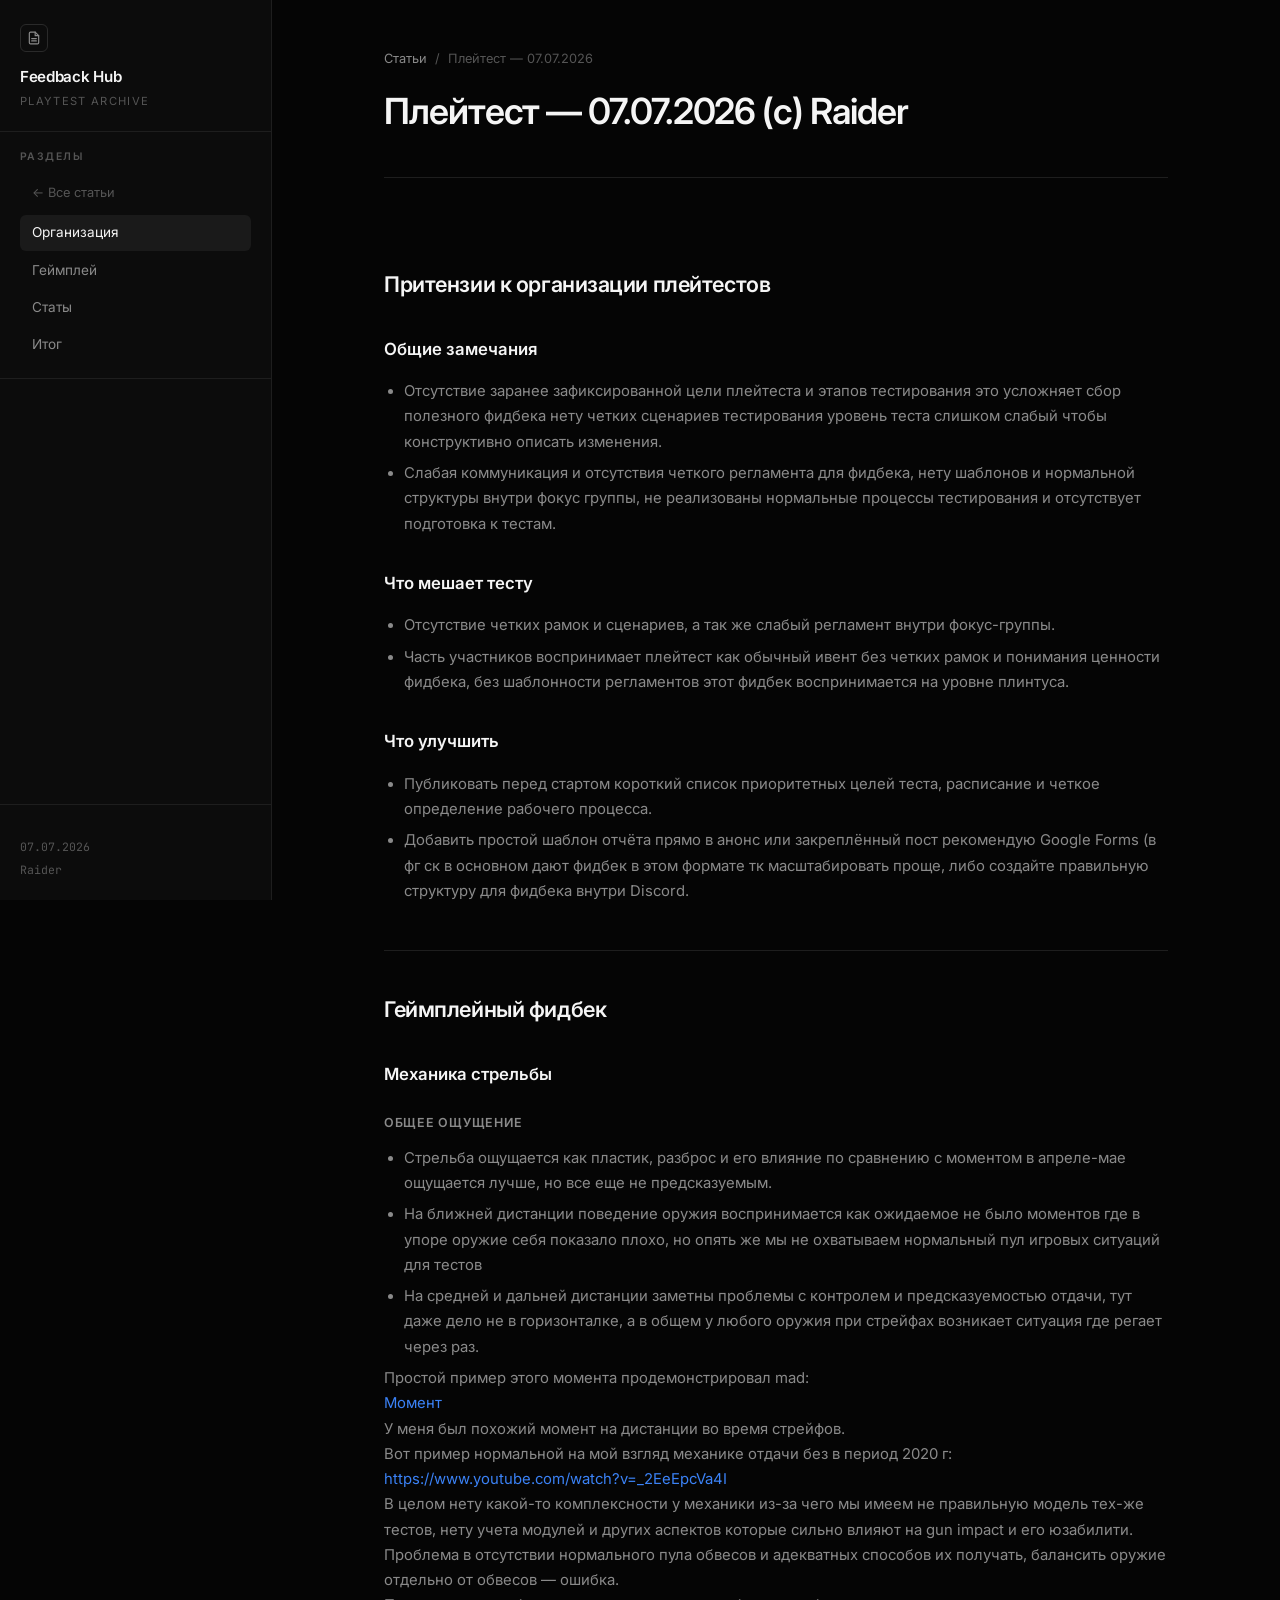
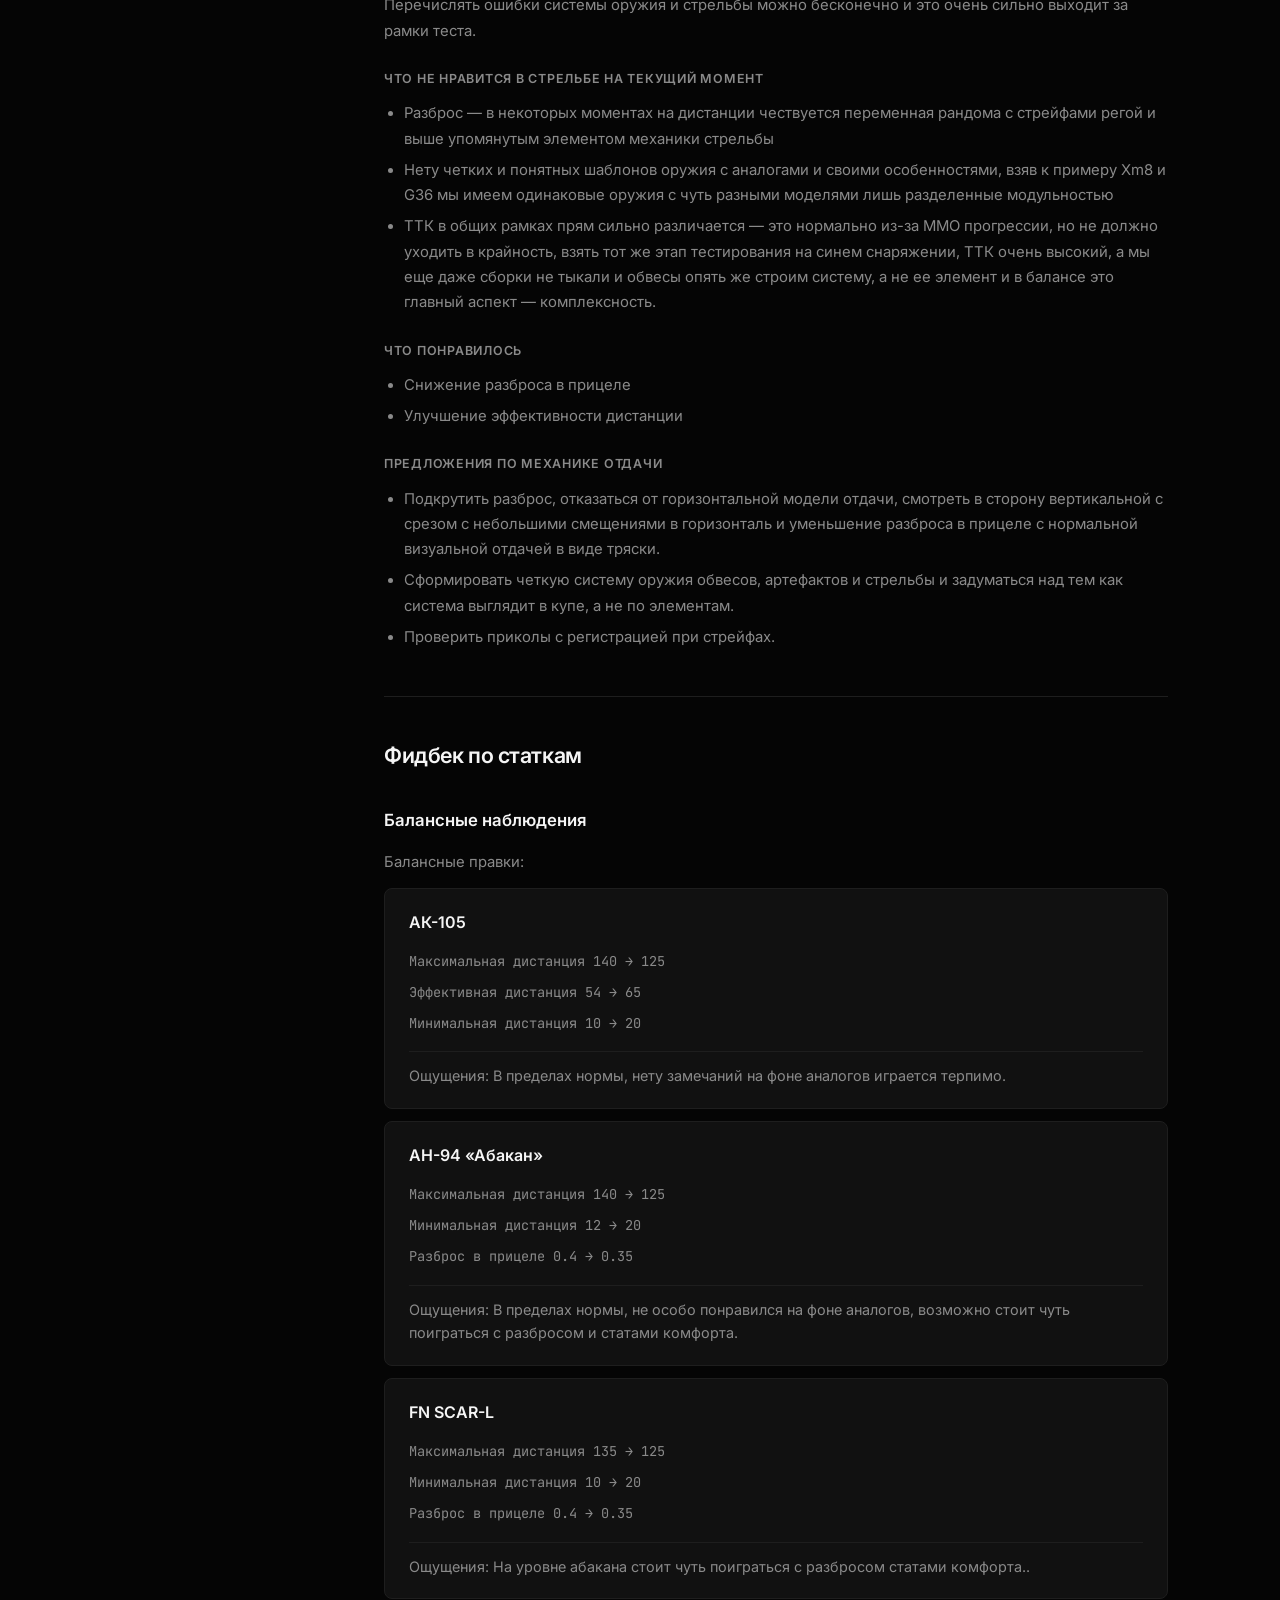
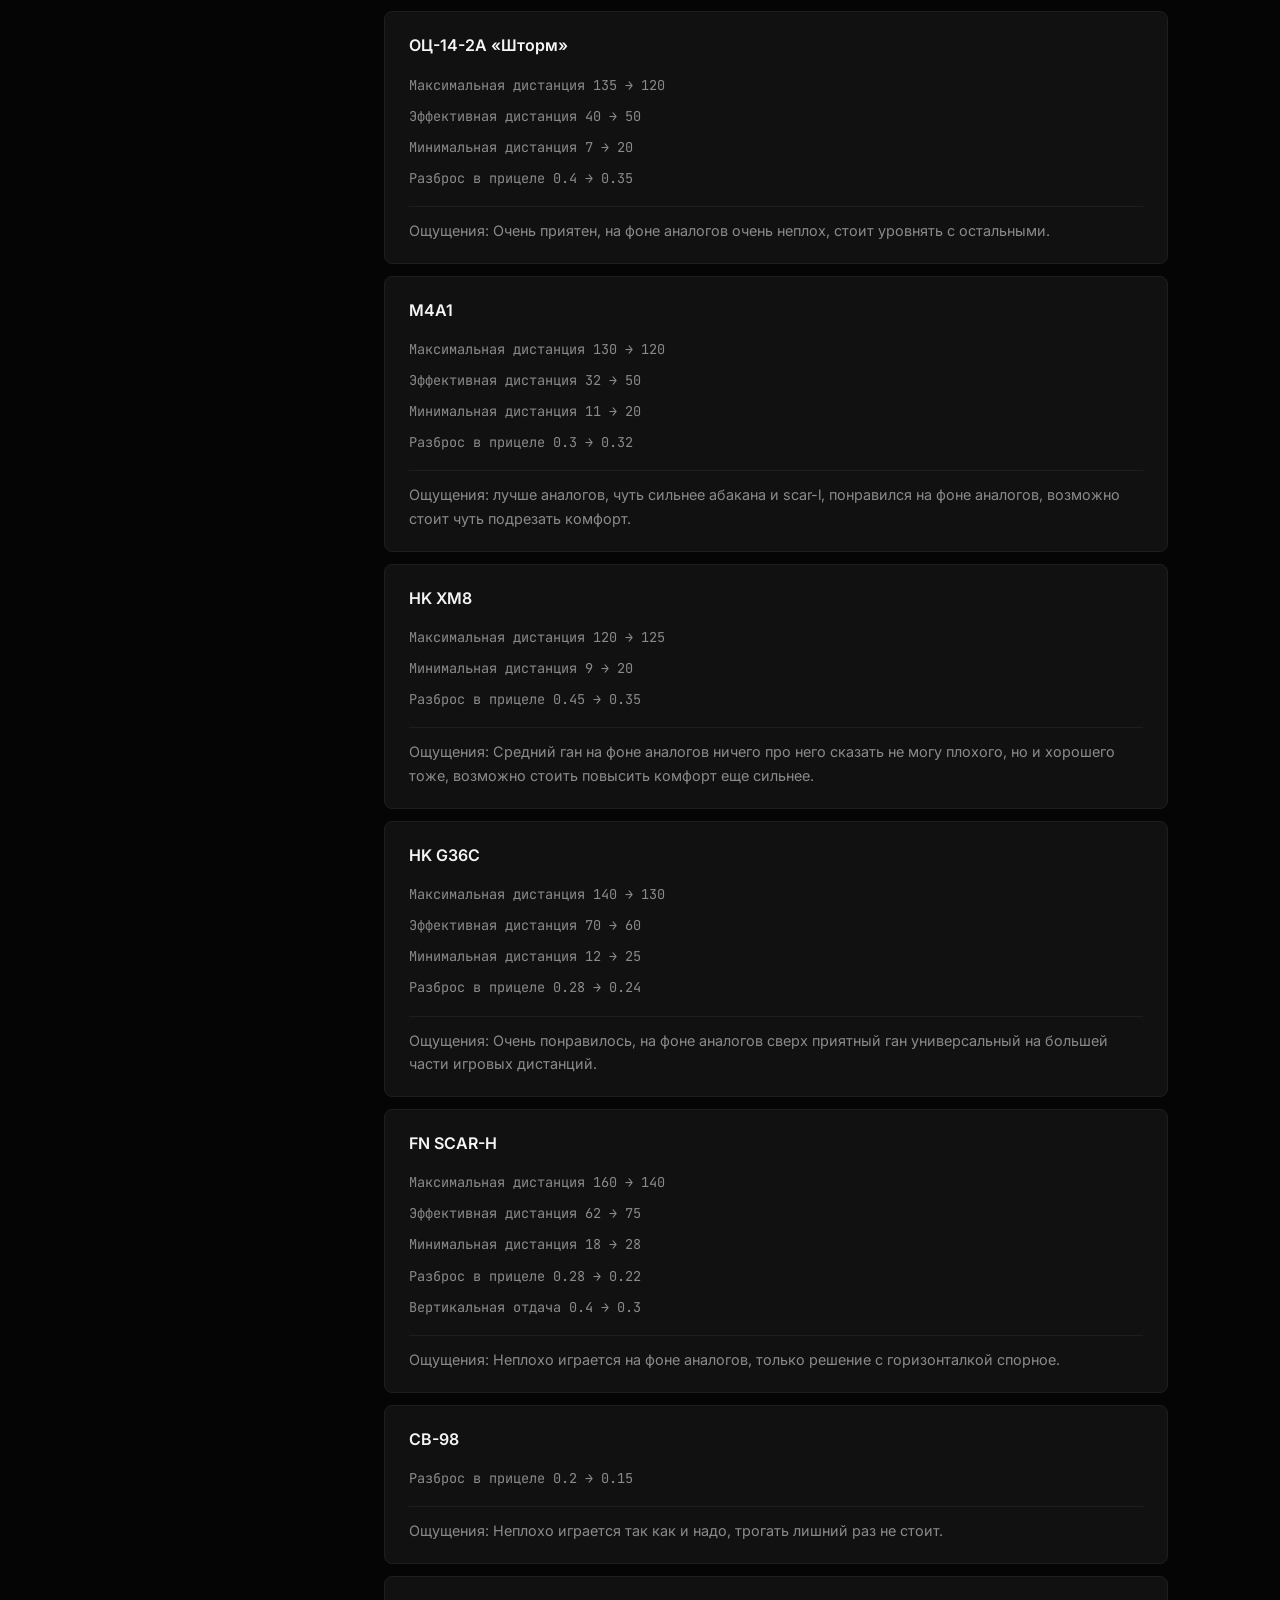
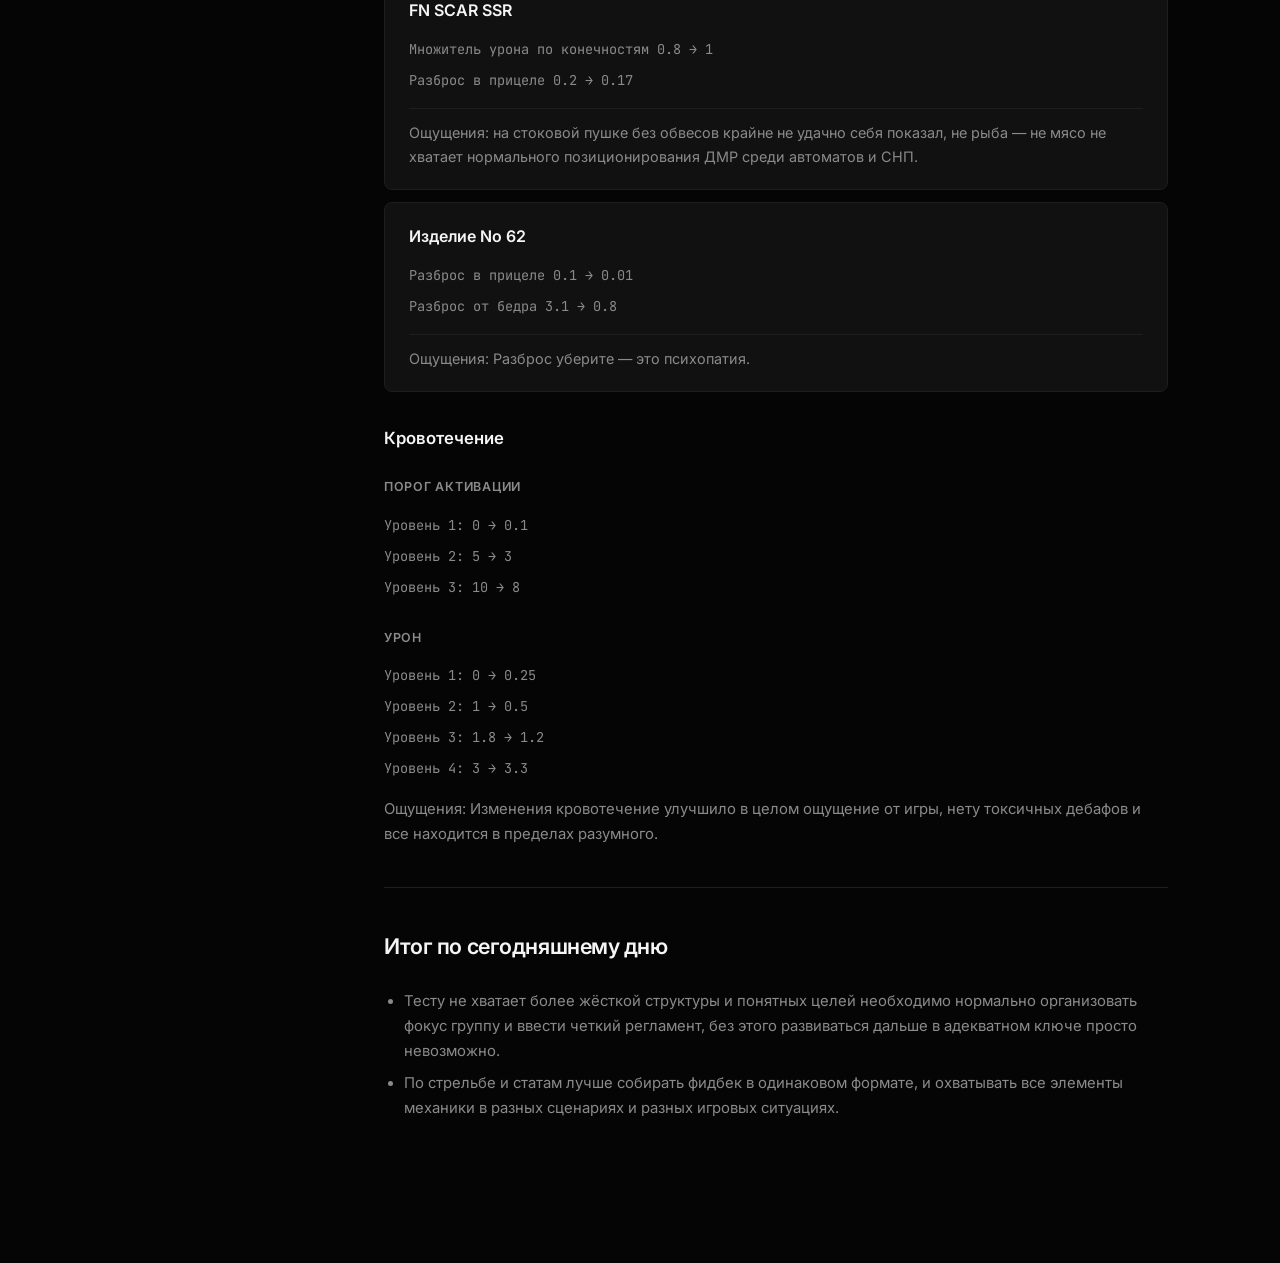
==== commit f1543eb9: "Use original playtest text only and remove tags. Article content matches source materials verbatim; " ====
--- a/articles/2026-07-07-playtest-raider.html
+++ b/articles/2026-07-07-playtest-raider.html
@@ -4,10 +4,10 @@
   <meta charset="UTF-8">
   <meta name="viewport" content="width=device-width, initial-scale=1.0">
   <title>Плейтест — 07.07.2026 — Feedback Hub</title>
-  <meta name="description" content="Подробный отчёт Raider: организация плейтеста, механика стрельбы, баланс 11 единиц оружия и кровотечения.">
+  <meta name="description" content="Плейтест 07.07.2026 (c) Raider">
   <link rel="preconnect" href="https://fonts.googleapis.com">
   <link rel="preconnect" href="https://fonts.gstatic.com" crossorigin>
-  <link href="https://fonts.googleapis.com/css2?family=Inter:wght@300;400;500;600;700&family=JetBrains+Mono:wght@400;500&display=swap" rel="stylesheet">
+  <link href="https://fonts.googleapis.com/css2?family=Inter:wght@400;500;600;700&family=JetBrains+Mono:wght@400;500&display=swap" rel="stylesheet">
   <link rel="stylesheet" href="../css/styles.css">
 </head>
 <body>
@@ -35,28 +35,17 @@
         <nav class="nav-links" style="padding:0">
           <a href="../index.html" class="nav-link nav-link--back">&larr; Все статьи</a>
           <a href="#section-organization" class="nav-link" data-section="section-organization">Организация</a>
-          <a href="#section-gameplay" class="nav-link" data-section="section-gameplay">Стрельба</a>
+          <a href="#section-gameplay" class="nav-link" data-section="section-gameplay">Геймплей</a>
           <a href="#section-stats" class="nav-link" data-section="section-stats">Статы</a>
           <a href="#section-summary" class="nav-link" data-section="section-summary">Итог</a>
         </nav>
       </div>
 
-      <div class="sidebar-block">
-        <div class="sidebar-label">Теги</div>
-        <div class="tags">
-          <span class="tag tag--playtest">плейтест</span>
-          <span class="tag tag--shooting">стрельба</span>
-          <span class="tag tag--balance">баланс</span>
-          <span class="tag tag--org">организация</span>
-        </div>
-      </div>
-
       <div class="sidebar-footer">
         <div class="sidebar-meta">
-          <span>7 июля 2026</span>
+          <span>07.07.2026</span>
           <span>Raider</span>
         </div>
-        <p class="copy" style="margin-top:12px">&copy; 2026</p>
       </div>
     </aside>
 
@@ -69,682 +58,222 @@
         </nav>
 
         <header class="article-header">
-          <h1>Плейтест — 07.07.2026</h1>
-          <p class="article-lead">Полный отчёт по организации плейтеста, механике стрельбы и балансу оружия. Претензии к процессу тестирования, анализ отдачи по дистанциям, таблицы статов и рекомендации.</p>
-          <div class="article-meta">
-            <span class="article-meta-item">7 июля 2026</span>
-            <span class="article-meta-item">Raider</span>
-            <span class="tag tag--playtest">плейтест</span>
-            <span class="tag tag--shooting">стрельба</span>
-            <span class="tag tag--balance">баланс</span>
-            <span class="tag tag--org">организация</span>
-          </div>
+          <h1>Плейтест — 07.07.2026 (c) Raider</h1>
         </header>
 
         <div class="article-body">
+
           <section id="section-organization">
             <h2 class="section-title">Притензии к организации плейтестов</h2>
 
-            <div class="content-block">
-              <div class="content-block-title">Контекст</div>
-              <p class="content-block-text">Плейтест 07.07.2026 прошёл без заранее зафиксированных целей и сценариев. Это напрямую повлияло на качество собранного фидбека: участники не понимали, на что смотреть, а итоговые замечания оказались разрозненными и сложными для конвертации в конкретные задачи.</p>
-            </div>
-
             <h3 class="subsection-title">Общие замечания</h3>
-
-            <div class="info-box info-box--danger">
-              <div class="info-box-title">Критическая проблема</div>
-              <p class="info-box-text">Отсутствие заранее зафиксированной <strong>цели плейтеста</strong> и <strong>этапов тестирования</strong> усложняет сбор полезного фидбека. Нет чётких сценариев, уровень теста слишком слабый, чтобы конструктивно описать изменения.</p>
-            </div>
-
-            <ul>
-              <li><strong>Нет целей теста</strong> &mdash; участники не знают, какие системы приоритетны: стрельба, баланс, обвесы, ТТК, кровотечение.</li>
-              <li><strong>Нет сценариев</strong> &mdash; отсутствуют задания вида «протестируйте АК-105 на 50 м со стрейфом», «сравните XM8 и G36C на средней дистанции».</li>
-              <li><strong>Слабая коммуникация</strong> &mdash; нет регламента для фидбека, шаблонов и структуры внутри фокус-группы.</li>
-              <li><strong>Нет подготовки</strong> &mdash; процессы тестирования не реализованы, участники приходят «просто поиграть».</li>
+            <ul>
+              <li>Отсутствие заранее зафиксированной цели плейтеста и этапов тестирования это усложняет сбор полезного фидбека нету четких сценариев тестирования уровень теста слишком слабый чтобы конструктивно описать изменения.</li>
+              <li>Слабая коммуникация и отсутствия четкого регламента для фидбека, нету шаблонов и нормальной структуры внутри фокус группы, не реализованы нормальные процессы тестирования и отсутствует подготовка к тестам.</li>
             </ul>
 
             <h3 class="subsection-title">Что мешает тесту</h3>
-
-            <div class="factor">
-              <div class="factor-label">A</div>
-              <div>
-                <div class="factor-name">Отсутствие рамок</div>
-                <p class="factor-desc">Нет чётких сценариев и слабый регламент внутри фокус-группы. Участники не понимают границы теста и критерии оценки.</p>
-                <span class="factor-tag factor-tag--bad">Блокер</span>
-              </div>
-            </div>
-
-            <div class="factor">
-              <div class="factor-label">B</div>
-              <div>
-                <div class="factor-name">Восприятие как ивента</div>
-                <p class="factor-desc">Часть участников воспринимает плейтест как обычный ивент без понимания ценности фидбека. Без шаблонности регламентов замечания воспринимаются на уровне плинтуса.</p>
-                <span class="factor-tag factor-tag--bad">Блокер</span>
-              </div>
-            </div>
-
-            <h3 class="subsection-title">Чеклист текущего состояния</h3>
-
-            <ul class="checklist">
-              <li><span class="check-icon check-icon--fail">&#10005;</span><span>Зафиксированные цели плейтеста опубликованы до старта</span></li>
-              <li><span class="check-icon check-icon--fail">&#10005;</span><span>Расписание с этапами тестирования (время, зоны, задачи)</span></li>
-              <li><span class="check-icon check-icon--fail">&#10005;</span><span>Шаблон отчёта в анонсе / закреплённом посте</span></li>
-              <li><span class="check-icon check-icon--fail">&#10005;</span><span>Регламент фокус-группы (формат, дедлайны, структура)</span></li>
-              <li><span class="check-icon check-icon--fail">&#10005;</span><span>Список оружия / систем для обязательного теста</span></li>
-              <li><span class="check-icon check-icon--warn">!</span><span>Discord-структура для фидбека (частично есть, но без шаблона)</span></li>
+            <ul>
+              <li>Отсутствие четких рамок и сценариев, а так же слабый регламент внутри фокус-группы.</li>
+              <li>Часть участников воспринимает плейтест как обычный ивент без четких рамок и понимания ценности фидбека, без шаблонности регламентов этот фидбек воспринимается на уровне плинтуса.</li>
             </ul>
 
             <h3 class="subsection-title">Что улучшить</h3>
-
-            <div class="info-box info-box--success">
-              <div class="info-box-title">Рекомендации</div>
-              <p class="info-box-text">Публиковать перед стартом короткий список <strong>приоритетных целей теста</strong>, <strong>расписание</strong> и чёткое определение <strong>рабочего процесса</strong>. Добавить простой шаблон отчёта прямо в анонс или закреплённый пост.</p>
-            </div>
-
-            <details>
-              <summary>Шаблон анонса плейтеста (рекомендуемый)</summary>
-              <div class="details-body">
-                <div class="content-block" style="margin:0">
-                  <p class="content-block-text"><strong>Дата:</strong> ДД.ММ.ГГГГ, 19:00&ndash;22:00 МСК</p>
-                  <p class="content-block-text"><strong>Цели:</strong></p>
-                  <ol>
-                    <li>Проверить отдачу и разброс на средней/дальней дистанции при стрейфах</li>
-                    <li>Сравнить 11 единиц оружия из списка на синем снаряжении</li>
-                    <li>Оценить изменения кровотечения в PvP-сценариях</li>
-                  </ol>
-                  <p class="content-block-text"><strong>Обязательные сценарии:</strong></p>
-                  <ul>
-                    <li>Стрельба с места &mdash; 30, 50, 80 м</li>
-                    <li>Стрельба со стрейфом &mdash; 30, 50 м</li>
-                    <li>Ближний бой в упор (10&ndash;15 м)</li>
-                  </ul>
-                  <p class="content-block-text"><strong>Формат фидбека:</strong> Google Forms / шаблон в Discord (ссылка)</p>
-                </div>
-              </div>
-            </details>
-
-            <details>
-              <summary>Структура шаблона отчёта участника</summary>
-              <div class="details-body">
-                <div class="activity-log">
-                  <div class="activity-item">
-                    <div class="activity-label">Блок 1</div>
-                    <div class="activity-details">Организация &mdash; понятны ли цели, хватило ли времени, что мешало</div>
-                  </div>
-                  <div class="activity-item">
-                    <div class="activity-label">Блок 2</div>
-                    <div class="activity-details">Стрельба &mdash; дистанция, оружие, ситуация (стрейф/стоя), ощущение, видео</div>
-                  </div>
-                  <div class="activity-item">
-                    <div class="activity-label">Блок 3</div>
-                    <div class="activity-details">Статы &mdash; оружие, вердикт (норма/слабо/сильно), конкретные параметры</div>
-                  </div>
-                  <div class="activity-item">
-                    <div class="activity-label">Блок 4</div>
-                    <div class="activity-details">Итог &mdash; 1&ndash;3 главных вывода, приоритет правок</div>
-                  </div>
-                </div>
-                <p style="margin-top:12px;font-size:0.88rem;color:var(--text-dim)">Рекомендуется Google Forms для масштабирования. Альтернатива &mdash; структурированные треды в Discord с обязательными полями.</p>
-              </div>
-            </details>
-          </section>
-
-          <!-- 02 ГЕЙМПЛЕЙ -->
+            <ul>
+              <li>Публиковать перед стартом короткий список приоритетных целей теста, расписание и четкое определение рабочего процесса.</li>
+              <li>Добавить простой шаблон отчёта прямо в анонс или закреплённый пост рекомендую Google Forms (в фг ск в основном дают фидбек в этом формате тк масштабировать проще, либо создайте правильную структуру для фидбека внутри Discord.</li>
+            </ul>
+          </section>
+
           <section id="section-gameplay">
-            <h2 class="section-title">Геймплейный фидбек — механика стрельбы</h2>
-
-            <div class="content-block">
-              <div class="content-block-title">Общее ощущение</div>
-              <p class="content-block-text">Стрельба ощущается как <strong>пластик</strong>. Разброс и его влияние по сравнению с периодом апрель&ndash;май 2026 ощущается лучше, но всё ещё <strong>непредсказуемым</strong>. Нет комплексности у механики &mdash; тесты проводятся без учёта модулей, обвесов и артефактов, что даёт неправильную модель оценки gun impact.</p>
-            </div>
-
-            <h3 class="subsection-title">Анализ по дистанциям</h3>
-
-            <div class="distance-grid">
-              <div class="distance-card">
-                <div class="distance-card-label">Ближняя (0&ndash;20 м)</div>
-                <div class="distance-card-status ok">Ожидаемо</div>
-                <p>Поведение оружия воспринимается нормально. Не было моментов, где в упоре оружие показало себя плохо. Но пул игровых ситуаций для тестов не охвачен.</p>
-              </div>
-              <div class="distance-card">
-                <div class="distance-card-label">Средняя (20&ndash;60 м)</div>
-                <div class="distance-card-status warn">Проблемы</div>
-                <p>Заметны проблемы с контролем и предсказуемостью отдачи. При стрейфах регистрация нестабильна &mdash; регает через раз.</p>
-              </div>
-              <div class="distance-card">
-                <div class="distance-card-label">Дальняя (60+ м)</div>
-                <div class="distance-card-status bad">Критично</div>
-                <p>Разброс ощущается как переменная рандома. Горизонтальная отдача усугубляет непредсказуемость. Контроль минимальный.</p>
-              </div>
-            </div>
-
-            <h3 class="subsection-title">Регистрация при стрейфах</h3>
-
-            <div class="callout-warning">
-              <div class="callout-warning-title">Зафиксированный баг-паттерн</div>
-              <p>У любого оружия при стрейфах на средней и дальней дистанции возникает ситуация, где попадания регистрируются <strong>через раз</strong>. Дело не в горизонтальной отдаче &mdash; проблема системная.</p>
-            </div>
-
-            <a class="link-card" href="https://drive.google.com/file/d/1_0Vd5ktfuFgkuxl7oDH59bOhU4Ithc1Y/view?usp=sharing" target="_blank" rel="noopener">
-              <div class="link-card-icon">VID</div>
-              <div class="link-card-body">
-                <strong>Пример от mad &mdash; регистрация при стрейфах</strong>
-                <span>drive.google.com &middot; видеодемонстрация момента</span>
-              </div>
-            </a>
-
-            <p>Аналогичный момент на дистанции во время стрейфов был и у автора отчёта.</p>
-
-            <a class="link-card" href="https://www.youtube.com/watch?v=_2EeEpcVa4I" target="_blank" rel="noopener">
-              <div class="link-card-icon">REF</div>
-              <div class="link-card-body">
-                <strong>Референс отдачи &mdash; период 2020 г.</strong>
-                <span>youtube.com &middot; пример нормальной механики отдачи</span>
-              </div>
-            </a>
-
-            <h3 class="subsection-title">Системные проблемы</h3>
-
-            <div class="factor">
-              <div class="factor-label">01</div>
-              <div>
-                <div class="factor-name">Нет комплексности</div>
-                <p class="factor-desc">Механика тестируется изолированно. Нет учёта модулей, обвесов, артефактов &mdash; аспектов, которые сильно влияют на gun impact и юзабилити. Балансить оружие отдельно от обвесов &mdash; ошибка.</p>
-                <span class="factor-tag factor-tag--bad">Системная</span>
-              </div>
-            </div>
-
-            <div class="factor">
-              <div class="factor-label">02</div>
-              <div>
-                <div class="factor-name">Нет пула обвесов</div>
-                <p class="factor-desc">Отсутствует нормальный пул обвесов и адекватные способы их получать на этапе теста. Сборки не тестировались &mdash; ТТК на синем снаряжении крайне высокий.</p>
-                <span class="factor-tag factor-tag--bad">Системная</span>
-              </div>
-            </div>
-
-            <div class="factor">
-              <div class="factor-label">03</div>
-              <div>
-                <div class="factor-name">Одинаковые шаблоны оружия</div>
-                <p class="factor-desc">XM8 и G36C &mdash; по сути одинаковые оружия с чуть разными моделями, разделённые только модульностью. Нет чётких шаблонов с аналогами и своими особенностями.</p>
-                <span class="factor-tag factor-tag--bad">Баланс</span>
-              </div>
-            </div>
-
-            <h3 class="subsection-title">Сравнение: апрель&ndash;май vs июль 2026</h3>
-
-            <div class="table-wrap">
-              <table>
-                <thead>
-                  <tr>
-                    <th>Параметр</th>
-                    <th>Апр&ndash;Май 2026</th>
-                    <th>Июль 2026</th>
-                    <th>Оценка</th>
-                  </tr>
-                </thead>
-                <tbody>
-                  <tr>
-                    <td>Разброс в прицеле</td>
-                    <td>Высокий</td>
-                    <td><span class="stat-new">Снижен</span></td>
-                    <td><span class="badge badge-good">Лучше</span></td>
-                  </tr>
-                  <tr>
-                    <td>Эффективная дистанция</td>
-                    <td>Низкая</td>
-                    <td><span class="stat-new">Улучшена</span></td>
-                    <td><span class="badge badge-good">Лучше</span></td>
-                  </tr>
-                  <tr>
-                    <td>Предсказуемость отдачи</td>
-                    <td>Низкая</td>
-                    <td>Низкая</td>
-                    <td><span class="badge badge-warn">Без изменений</span></td>
-                  </tr>
-                  <tr>
-                    <td>Регистрация при стрейфах</td>
-                    <td>Нестабильная</td>
-                    <td>Нестабильная</td>
-                    <td><span class="badge badge-bad">Не исправлено</span></td>
-                  </tr>
-                  <tr>
-                    <td>Горизонтальная отдача</td>
-                    <td>Есть</td>
-                    <td>Есть</td>
-                    <td><span class="badge badge-bad">Спорное решение</span></td>
-                  </tr>
-                  <tr>
-                    <td>ТТК (синее снаряжение)</td>
-                    <td>Высокий</td>
-                    <td>Очень высокий</td>
-                    <td><span class="badge badge-bad">Крайность</span></td>
-                  </tr>
-                </tbody>
-              </table>
-            </div>
-
-            <h3 class="subsection-title">Что не нравится</h3>
-            <ul>
-              <li><strong>Разброс</strong> &mdash; на дистанции чувствуется переменная рандома со стрейфами, регой и механикой стрельбы в совокупности.</li>
-              <li><strong>Шаблоны оружия</strong> &mdash; XM8 и G36C не дифференцированы по роли, только по модели и модулям.</li>
-              <li><strong>ТТК</strong> &mdash; сильно различается между оружием. На синем снаряжении без сборок ТТК уходит в крайность. ММО-прогрессия оправдывает разницу, но не настолько.</li>
-            </ul>
-
-            <h3 class="subsection-title">Что понравилось</h3>
-
-            <div class="info-box info-box--success">
-              <div class="info-box-title">Позитивные изменения</div>
-              <ul class="info-box-text" style="margin-left:16px">
-                <li>Снижение разброса в прицеле &mdash; заметное улучшение по сравнению с апрелём&ndash;маем</li>
-                <li>Улучшение эффективной дистанции &mdash; оружие стало полезнее на средних дистанциях</li>
-              </ul>
-            </div>
-
-            <h3 class="subsection-title">Предложения по механике отдачи</h3>
-
-            <ol class="priority-list">
-              <li><strong>Разброс</strong> &mdash; подкрутить значения, уменьшить влияние рандома на дистанции.</li>
-              <li><strong>Модель отдачи</strong> &mdash; отказаться от горизонтальной модели. Вертикальная отдача с срезом, небольшие смещения в горизонталь, нормальная визуальная тряска.</li>
-              <li><strong>Система вкупе</strong> &mdash; сформировать чёткую систему оружия + обвесов + артефактов + стрельбы. Балансить комплексно, не по элементам.</li>
-              <li><strong>Регистрация</strong> &mdash; проверить и исправить приколы с регистрацией при стрейфах (приоритет).</li>
-            </ol>
-          </section>
-
-          <!-- 03 СТАТЫ -->
+            <h2 class="section-title">Геймплейный фидбек</h2>
+
+            <h3 class="subsection-title">Механика стрельбы</h3>
+
+            <h4>Общее ощущение</h4>
+            <ul>
+              <li>Стрельба ощущается как пластик, разброс и его влияние по сравнению с моментом в апреле-мае ощущается лучше, но все еще не предсказуемым.</li>
+              <li>На ближней дистанции поведение оружия воспринимается как ожидаемое не было моментов где в упоре оружие себя показало плохо, но опять же мы не охватываем нормальный пул игровых ситуаций для тестов</li>
+              <li>На средней и дальней дистанции заметны проблемы с контролем и предсказуемостью отдачи, тут даже дело не в горизонталке, а в общем у любого оружия при стрейфах возникает ситуация где регает через раз.</li>
+            </ul>
+
+            <p>Простой пример этого момента продемонстрировал mad:</p>
+            <p><a href="https://drive.google.com/file/d/1_0Vd5ktfuFgkuxl7oDH59bOhU4Ithc1Y/view?usp=sharing" target="_blank" rel="noopener">Момент</a></p>
+            <p>У меня был похожий момент на дистанции во время стрейфов.</p>
+
+            <p>Вот пример нормальной на мой взгляд механике отдачи без в период 2020 г:</p>
+            <p><a href="https://www.youtube.com/watch?v=_2EeEpcVa4I" target="_blank" rel="noopener">https://www.youtube.com/watch?v=_2EeEpcVa4I</a></p>
+
+            <p>В целом нету какой-то комплексности у механики из-за чего мы имеем не правильную модель тех-же тестов, нету учета модулей и других аспектов которые сильно влияют на gun impact и его юзабилити.</p>
+            <p>Проблема в отсутствии нормального пула обвесов и адекватных способов их получать, балансить оружие отдельно от обвесов — ошибка.</p>
+            <p>Перечислять ошибки системы оружия и стрельбы можно бесконечно и это очень сильно выходит за рамки теста.</p>
+
+            <h4>Что не нравится в стрельбе на текущий момент</h4>
+            <ul>
+              <li>Разброс — в некоторых моментах на дистанции чествуется переменная рандома с стрейфами регой и выше упомянутым элементом механики стрельбы</li>
+              <li>Нету четких и понятных шаблонов оружия с аналогами и своими особенностями, взяв к примеру Xm8 и G36 мы имеем одинаковые оружия с чуть разными моделями лишь разделенные модульностью</li>
+              <li>ТТК в общих рамках прям сильно различается — это нормально из-за ММО прогрессии, но не должно уходить в крайность, взять тот же этап тестирования на синем снаряжении, ТТК очень высокий, а мы еще даже сборки не тыкали и обвесы опять же строим систему, а не ее элемент и в балансе это главный аспект — комплексность.</li>
+            </ul>
+
+            <h4>Что понравилось</h4>
+            <ul>
+              <li>Снижение разброса в прицеле</li>
+              <li>Улучшение эффективности дистанции</li>
+            </ul>
+
+            <h4>Предложения по механике отдачи</h4>
+            <ul>
+              <li>Подкрутить разброс, отказаться от горизонтальной модели отдачи, смотреть в сторону вертикальной с срезом с небольшими смещениями в горизонталь и уменьшение разброса в прицеле с нормальной визуальной отдачей в виде тряски.</li>
+              <li>Сформировать четкую систему оружия обвесов, артефактов и стрельбы и задуматься над тем как система выглядит в купе, а не по элементам.</li>
+              <li>Проверить приколы с регистрацией при стрейфах.</li>
+            </ul>
+          </section>
+
           <section id="section-stats">
-            <h2 class="section-title">Фидбек по статам</h2>
-
-            <div class="content-block">
-              <div class="content-block-title">Контекст тестирования</div>
-              <p class="content-block-text">Все оружие тестировалось на <strong>синем снаряжении</strong> без обвесов и сборок. Это ограничивает выводы по ТТК и комплексному балансу, но позволяет сравнить базовые статы между аналогами.</p>
-            </div>
-
-            <h3 class="subsection-title">Сводная таблица</h3>
-
-            <div class="table-wrap">
-              <table>
-                <thead>
-                  <tr>
-                    <th>Оружие</th>
-                    <th>Макс. дист.</th>
-                    <th>Эфф. дист.</th>
-                    <th>Мин. дист.</th>
-                    <th>Разброс</th>
-                    <th>Вердикт</th>
-                  </tr>
-                </thead>
-                <tbody>
-                  <tr>
-                    <td><strong>АК-105</strong></td>
-                    <td><span class="stat-old">140</span><span class="stat-arrow">&rarr;</span><span class="stat-new">125</span></td>
-                    <td><span class="stat-old">54</span><span class="stat-arrow">&rarr;</span><span class="stat-new">65</span></td>
-                    <td><span class="stat-old">10</span><span class="stat-arrow">&rarr;</span><span class="stat-new">20</span></td>
-                    <td>&mdash;</td>
-                    <td><span class="badge badge-ok">Норма</span></td>
-                  </tr>
-                  <tr>
-                    <td><strong>АН-94 &laquo;Абакан&raquo;</strong></td>
-                    <td><span class="stat-old">140</span><span class="stat-arrow">&rarr;</span><span class="stat-new">125</span></td>
-                    <td>&mdash;</td>
-                    <td><span class="stat-old">12</span><span class="stat-arrow">&rarr;</span><span class="stat-new">20</span></td>
-                    <td><span class="stat-old">0.4</span><span class="stat-arrow">&rarr;</span><span class="stat-new">0.35</span></td>
-                    <td><span class="badge badge-ok">Норма</span></td>
-                  </tr>
-                  <tr>
-                    <td><strong>FN SCAR-L</strong></td>
-                    <td><span class="stat-old">135</span><span class="stat-arrow">&rarr;</span><span class="stat-new">125</span></td>
-                    <td>&mdash;</td>
-                    <td><span class="stat-old">10</span><span class="stat-arrow">&rarr;</span><span class="stat-new">20</span></td>
-                    <td><span class="stat-old">0.4</span><span class="stat-arrow">&rarr;</span><span class="stat-new">0.35</span></td>
-                    <td><span class="badge badge-ok">Норма</span></td>
-                  </tr>
-                  <tr>
-                    <td><strong>ОЦ-14-2А &laquo;Шторм&raquo;</strong></td>
-                    <td><span class="stat-old">135</span><span class="stat-arrow">&rarr;</span><span class="stat-new">120</span></td>
-                    <td><span class="stat-old">40</span><span class="stat-arrow">&rarr;</span><span class="stat-new">50</span></td>
-                    <td><span class="stat-old">7</span><span class="stat-arrow">&rarr;</span><span class="stat-new">20</span></td>
-                    <td><span class="stat-old">0.4</span><span class="stat-arrow">&rarr;</span><span class="stat-new">0.35</span></td>
-                    <td><span class="badge badge-good">Приятен</span></td>
-                  </tr>
-                  <tr>
-                    <td><strong>M4A1</strong></td>
-                    <td><span class="stat-old">130</span><span class="stat-arrow">&rarr;</span><span class="stat-new">120</span></td>
-                    <td><span class="stat-old">32</span><span class="stat-arrow">&rarr;</span><span class="stat-new">50</span></td>
-                    <td><span class="stat-old">11</span><span class="stat-arrow">&rarr;</span><span class="stat-new">20</span></td>
-                    <td><span class="stat-old">0.3</span><span class="stat-arrow">&rarr;</span><span class="stat-new">0.32</span></td>
-                    <td><span class="badge badge-good">Сильный</span></td>
-                  </tr>
-                  <tr>
-                    <td><strong>HK XM8</strong></td>
-                    <td><span class="stat-old">120</span><span class="stat-arrow">&rarr;</span><span class="stat-new">125</span></td>
-                    <td>&mdash;</td>
-                    <td><span class="stat-old">9</span><span class="stat-arrow">&rarr;</span><span class="stat-new">20</span></td>
-                    <td><span class="stat-old">0.45</span><span class="stat-arrow">&rarr;</span><span class="stat-new">0.35</span></td>
-                    <td><span class="badge badge-neutral">Средний</span></td>
-                  </tr>
-                  <tr>
-                    <td><strong>HK G36C</strong></td>
-                    <td><span class="stat-old">140</span><span class="stat-arrow">&rarr;</span><span class="stat-new">130</span></td>
-                    <td><span class="stat-old">70</span><span class="stat-arrow">&rarr;</span><span class="stat-new">60</span></td>
-                    <td><span class="stat-old">12</span><span class="stat-arrow">&rarr;</span><span class="stat-new">25</span></td>
-                    <td><span class="stat-old">0.28</span><span class="stat-arrow">&rarr;</span><span class="stat-new">0.24</span></td>
-                    <td><span class="badge badge-good">Топ</span></td>
-                  </tr>
-                  <tr>
-                    <td><strong>FN SCAR-H</strong></td>
-                    <td><span class="stat-old">160</span><span class="stat-arrow">&rarr;</span><span class="stat-new">140</span></td>
-                    <td><span class="stat-old">62</span><span class="stat-arrow">&rarr;</span><span class="stat-new">75</span></td>
-                    <td><span class="stat-old">18</span><span class="stat-arrow">&rarr;</span><span class="stat-new">28</span></td>
-                    <td><span class="stat-old">0.28</span><span class="stat-arrow">&rarr;</span><span class="stat-new">0.22</span></td>
-                    <td><span class="badge badge-ok">Неплохо</span></td>
-                  </tr>
-                  <tr>
-                    <td><strong>СВ-98</strong></td>
-                    <td>&mdash;</td>
-                    <td>&mdash;</td>
-                    <td>&mdash;</td>
-                    <td><span class="stat-old">0.2</span><span class="stat-arrow">&rarr;</span><span class="stat-new">0.15</span></td>
-                    <td><span class="badge badge-good">Ок</span></td>
-                  </tr>
-                  <tr>
-                    <td><strong>FN SCAR SSR</strong></td>
-                    <td>&mdash;</td>
-                    <td>&mdash;</td>
-                    <td>&mdash;</td>
-                    <td><span class="stat-old">0.2</span><span class="stat-arrow">&rarr;</span><span class="stat-new">0.17</span></td>
-                    <td><span class="badge badge-bad">Неудачно</span></td>
-                  </tr>
-                  <tr>
-                    <td><strong>Изделие No 62</strong></td>
-                    <td>&mdash;</td>
-                    <td>&mdash;</td>
-                    <td>&mdash;</td>
-                    <td><span class="stat-old">0.1</span><span class="stat-arrow">&rarr;</span><span class="stat-new">0.01</span></td>
-                    <td><span class="badge badge-bad">Критично</span></td>
-                  </tr>
-                </tbody>
-              </table>
-            </div>
-
-            <h3 class="subsection-title">Детальный разбор по оружию</h3>
-
-            <h4>Штурмовые винтовки</h4>
-
-            <div class="weapon-card">
-              <div class="weapon-card-header">
-                <span class="weapon-card-name">АК-105</span>
-                <span class="badge badge-ok">В пределах нормы</span>
-              </div>
-              <div class="table-wrap" style="margin:0">
-                <table>
-                  <thead><tr><th>Параметр</th><th>Было</th><th>Стало</th></tr></thead>
-                  <tbody>
-                    <tr><td>Максимальная дистанция</td><td class="stat-old">140</td><td class="stat-new">125</td></tr>
-                    <tr><td>Эффективная дистанция</td><td class="stat-old">54</td><td class="stat-new">65</td></tr>
-                    <tr><td>Минимальная дистанция</td><td class="stat-old">10</td><td class="stat-new">20</td></tr>
-                  </tbody>
-                </table>
-              </div>
-              <p class="weapon-note">В пределах нормы на фоне аналогов, играется терпимо. Замечаний нет.</p>
-            </div>
-
-            <div class="weapon-card">
-              <div class="weapon-card-header">
-                <span class="weapon-card-name">АН-94 &laquo;Абакан&raquo;</span>
-                <span class="badge badge-ok">В пределах нормы</span>
-              </div>
-              <div class="table-wrap" style="margin:0">
-                <table>
-                  <thead><tr><th>Параметр</th><th>Было</th><th>Стало</th></tr></thead>
-                  <tbody>
-                    <tr><td>Максимальная дистанция</td><td class="stat-old">140</td><td class="stat-new">125</td></tr>
-                    <tr><td>Минимальная дистанция</td><td class="stat-old">12</td><td class="stat-new">20</td></tr>
-                    <tr><td>Разброс в прицеле</td><td class="stat-old">0.4</td><td class="stat-new">0.35</td></tr>
-                  </tbody>
-                </table>
-              </div>
-              <p class="weapon-note">Не особо понравился на фоне аналогов. Рекомендация: поиграться с разбросом и статами комфорта.</p>
-            </div>
-
-            <div class="weapon-card">
-              <div class="weapon-card-header">
-                <span class="weapon-card-name">FN SCAR-L</span>
-                <span class="badge badge-ok">На уровне Абакана</span>
-              </div>
-              <div class="table-wrap" style="margin:0">
-                <table>
-                  <thead><tr><th>Параметр</th><th>Было</th><th>Стало</th></tr></thead>
-                  <tbody>
-                    <tr><td>Максимальная дистанция</td><td class="stat-old">135</td><td class="stat-new">125</td></tr>
-                    <tr><td>Минимальная дистанция</td><td class="stat-old">10</td><td class="stat-new">20</td></tr>
-                    <tr><td>Разброс в прицеле</td><td class="stat-old">0.4</td><td class="stat-new">0.35</td></tr>
-                  </tbody>
-                </table>
-              </div>
-              <p class="weapon-note">Стоит чуть поиграться с разбросом и статами комфорта. Позиционирование пересекается с Абаканом.</p>
-            </div>
-
-            <div class="weapon-card">
-              <div class="weapon-card-header">
-                <span class="weapon-card-name">ОЦ-14-2А &laquo;Шторм&raquo;</span>
-                <span class="badge badge-good">Очень приятен</span>
-              </div>
-              <div class="table-wrap" style="margin:0">
-                <table>
-                  <thead><tr><th>Параметр</th><th>Было</th><th>Стало</th></tr></thead>
-                  <tbody>
-                    <tr><td>Максимальная дистанция</td><td class="stat-old">135</td><td class="stat-new">120</td></tr>
-                    <tr><td>Эффективная дистанция</td><td class="stat-old">40</td><td class="stat-new">50</td></tr>
-                    <tr><td>Минимальная дистанция</td><td class="stat-old">7</td><td class="stat-new">20</td></tr>
-                    <tr><td>Разброс в прицеле</td><td class="stat-old">0.4</td><td class="stat-new">0.35</td></tr>
-                  </tbody>
-                </table>
-              </div>
-              <p class="weapon-note">На фоне аналогов очень неплох. Стоит уровнять с остальными, чтобы не выбивался из линейки.</p>
-            </div>
-
-            <div class="weapon-card">
-              <div class="weapon-card-header">
-                <span class="weapon-card-name">M4A1</span>
-                <span class="badge badge-good">Лучше аналогов</span>
-              </div>
-              <div class="table-wrap" style="margin:0">
-                <table>
-                  <thead><tr><th>Параметр</th><th>Было</th><th>Стало</th></tr></thead>
-                  <tbody>
-                    <tr><td>Максимальная дистанция</td><td class="stat-old">130</td><td class="stat-new">120</td></tr>
-                    <tr><td>Эффективная дистанция</td><td class="stat-old">32</td><td class="stat-new">50</td></tr>
-                    <tr><td>Минимальная дистанция</td><td class="stat-old">11</td><td class="stat-new">20</td></tr>
-                    <tr><td>Разброс в прицеле</td><td class="stat-old">0.3</td><td class="stat-new">0.32</td></tr>
-                  </tbody>
-                </table>
-              </div>
-              <p class="weapon-note">Чуть сильнее Абакана и SCAR-L. Понравился, но возможно стоит чуть подрезать комфорт для баланса линейки.</p>
-            </div>
-
-            <div class="weapon-card">
-              <div class="weapon-card-header">
-                <span class="weapon-card-name">HK XM8</span>
-                <span class="badge badge-neutral">Средний</span>
-              </div>
-              <div class="table-wrap" style="margin:0">
-                <table>
-                  <thead><tr><th>Параметр</th><th>Было</th><th>Стало</th></tr></thead>
-                  <tbody>
-                    <tr><td>Максимальная дистанция</td><td class="stat-old">120</td><td class="stat-new">125</td></tr>
-                    <tr><td>Минимальная дистанция</td><td class="stat-old">9</td><td class="stat-new">20</td></tr>
-                    <tr><td>Разброс в прицеле</td><td class="stat-old">0.45</td><td class="stat-new">0.35</td></tr>
-                  </tbody>
-                </table>
-              </div>
-              <p class="weapon-note">Средний ган. Ничего плохого, но и хорошего тоже. Возможно стоит повысить комфорт. Пересекается с G36C по роли.</p>
-            </div>
-
-            <div class="weapon-card">
-              <div class="weapon-card-header">
-                <span class="weapon-card-name">HK G36C</span>
-                <span class="badge badge-good">Сверх приятный</span>
-              </div>
-              <div class="table-wrap" style="margin:0">
-                <table>
-                  <thead><tr><th>Параметр</th><th>Было</th><th>Стало</th></tr></thead>
-                  <tbody>
-                    <tr><td>Максимальная дистанция</td><td class="stat-old">140</td><td class="stat-new">130</td></tr>
-                    <tr><td>Эффективная дистанция</td><td class="stat-old">70</td><td class="stat-new">60</td></tr>
-                    <tr><td>Минимальная дистанция</td><td class="stat-old">12</td><td class="stat-new">25</td></tr>
-                    <tr><td>Разброс в прицеле</td><td class="stat-old">0.28</td><td class="stat-new">0.24</td></tr>
-                  </tbody>
-                </table>
-              </div>
-              <p class="weapon-note">Универсальный на большей части игровых дистанций. Лучший ган теста среди штурмовых.</p>
-            </div>
-
-            <h4>Боевая винтовка / DMR</h4>
-
-            <div class="weapon-card">
-              <div class="weapon-card-header">
-                <span class="weapon-card-name">FN SCAR-H</span>
-                <span class="badge badge-ok">Неплохо</span>
-              </div>
-              <div class="table-wrap" style="margin:0">
-                <table>
-                  <thead><tr><th>Параметр</th><th>Было</th><th>Стало</th></tr></thead>
-                  <tbody>
-                    <tr><td>Максимальная дистанция</td><td class="stat-old">160</td><td class="stat-new">140</td></tr>
-                    <tr><td>Эффективная дистанция</td><td class="stat-old">62</td><td class="stat-new">75</td></tr>
-                    <tr><td>Минимальная дистанция</td><td class="stat-old">18</td><td class="stat-new">28</td></tr>
-                    <tr><td>Разброс в прицеле</td><td class="stat-old">0.28</td><td class="stat-new">0.22</td></tr>
-                    <tr><td>Вертикальная отдача</td><td class="stat-old">0.4</td><td class="stat-new">0.3</td></tr>
-                  </tbody>
-                </table>
-              </div>
-              <p class="weapon-note">Играется неплохо на фоне аналогов. Решение с горизонтальной отдачей спорное.</p>
-            </div>
-
-            <div class="weapon-card">
-              <div class="weapon-card-header">
-                <span class="weapon-card-name">FN SCAR SSR</span>
-                <span class="badge badge-bad">Неудачно</span>
-              </div>
-              <div class="table-wrap" style="margin:0">
-                <table>
-                  <thead><tr><th>Параметр</th><th>Было</th><th>Стало</th></tr></thead>
-                  <tbody>
-                    <tr><td>Множитель урона по конечностям</td><td class="stat-old">0.8</td><td class="stat-new">1</td></tr>
-                    <tr><td>Разброс в прицеле</td><td class="stat-old">0.2</td><td class="stat-new">0.17</td></tr>
-                  </tbody>
-                </table>
-              </div>
-              <p class="weapon-note">На стоковой пушке без обвесов крайне неудачно. Не рыба &mdash; не мясо: не хватает позиционирования ДМР среди автоматов и СНП.</p>
-            </div>
-
-            <h4>Снайперская винтовка</h4>
-
-            <div class="weapon-card">
-              <div class="weapon-card-header">
-                <span class="weapon-card-name">СВ-98</span>
-                <span class="badge badge-good">Как надо</span>
-              </div>
-              <div class="table-wrap" style="margin:0">
-                <table>
-                  <thead><tr><th>Параметр</th><th>Было</th><th>Стало</th></tr></thead>
-                  <tbody>
-                    <tr><td>Разброс в прицеле</td><td class="stat-old">0.2</td><td class="stat-new">0.15</td></tr>
-                  </tbody>
-                </table>
-              </div>
-              <p class="weapon-note">Неплохо играется, трогать лишний раз не стоит.</p>
-            </div>
-
-            <div class="weapon-card">
-              <div class="weapon-card-header">
-                <span class="weapon-card-name">Изделие No 62</span>
-                <span class="badge badge-bad">Критично</span>
-              </div>
-              <div class="table-wrap" style="margin:0">
-                <table>
-                  <thead><tr><th>Параметр</th><th>Было</th><th>Стало</th></tr></thead>
-                  <tbody>
-                    <tr><td>Разброс в прицеле</td><td class="stat-old">0.1</td><td class="stat-new">0.01</td></tr>
-                    <tr><td>Разброс от бедра</td><td class="stat-old">3.1</td><td class="stat-new">0.8</td></tr>
-                  </tbody>
-                </table>
-              </div>
-              <p class="weapon-note"><strong>Разброс уберите &mdash; это психопатия.</strong> Требует немедленного пересмотра значений.</p>
+            <h2 class="section-title">Фидбек по статкам</h2>
+
+            <h3 class="subsection-title">Балансные наблюдения</h3>
+            <p>Балансные правки:</p>
+
+            <div class="weapon-block">
+              <p class="weapon-block-name">АК-105</p>
+              <ul class="stat-list">
+                <li>Максимальная дистанция 140 &rarr; 125</li>
+                <li>Эффективная дистанция 54 &rarr; 65</li>
+                <li>Минимальная дистанция 10 &rarr; 20</li>
+              </ul>
+              <p class="weapon-block-note">Ощущения: В пределах нормы, нету замечаний на фоне аналогов играется терпимо.</p>
+            </div>
+
+            <div class="weapon-block">
+              <p class="weapon-block-name">АН-94 «Абакан»</p>
+              <ul class="stat-list">
+                <li>Максимальная дистанция 140 &rarr; 125</li>
+                <li>Минимальная дистанция 12 &rarr; 20</li>
+                <li>Разброс в прицеле 0.4 &rarr; 0.35</li>
+              </ul>
+              <p class="weapon-block-note">Ощущения: В пределах нормы, не особо понравился на фоне аналогов, возможно стоит чуть поиграться с разбросом и статами комфорта.</p>
+            </div>
+
+            <div class="weapon-block">
+              <p class="weapon-block-name">FN SCAR-L</p>
+              <ul class="stat-list">
+                <li>Максимальная дистанция 135 &rarr; 125</li>
+                <li>Минимальная дистанция 10 &rarr; 20</li>
+                <li>Разброс в прицеле 0.4 &rarr; 0.35</li>
+              </ul>
+              <p class="weapon-block-note">Ощущения: На уровне абакана стоит чуть поиграться с разбросом статами комфорта..</p>
+            </div>
+
+            <div class="weapon-block">
+              <p class="weapon-block-name">ОЦ-14-2А «Шторм»</p>
+              <ul class="stat-list">
+                <li>Максимальная дистанция 135 &rarr; 120</li>
+                <li>Эффективная дистанция 40 &rarr; 50</li>
+                <li>Минимальная дистанция 7 &rarr; 20</li>
+                <li>Разброс в прицеле 0.4 &rarr; 0.35</li>
+              </ul>
+              <p class="weapon-block-note">Ощущения: Очень приятен, на фоне аналогов очень неплох, стоит уровнять с остальными.</p>
+            </div>
+
+            <div class="weapon-block">
+              <p class="weapon-block-name">M4A1</p>
+              <ul class="stat-list">
+                <li>Максимальная дистанция 130 &rarr; 120</li>
+                <li>Эффективная дистанция 32 &rarr; 50</li>
+                <li>Минимальная дистанция 11 &rarr; 20</li>
+                <li>Разброс в прицеле 0.3 &rarr; 0.32</li>
+              </ul>
+              <p class="weapon-block-note">Ощущения: лучше аналогов, чуть сильнее абакана и scar-l, понравился на фоне аналогов, возможно стоит чуть подрезать комфорт.</p>
+            </div>
+
+            <div class="weapon-block">
+              <p class="weapon-block-name">HK XM8</p>
+              <ul class="stat-list">
+                <li>Максимальная дистанция 120 &rarr; 125</li>
+                <li>Минимальная дистанция 9 &rarr; 20</li>
+                <li>Разброс в прицеле 0.45 &rarr; 0.35</li>
+              </ul>
+              <p class="weapon-block-note">Ощущения: Cредний ган на фоне аналогов ничего про него сказать не могу плохого, но и хорошего тоже, возможно стоить повысить комфорт еще сильнее.</p>
+            </div>
+
+            <div class="weapon-block">
+              <p class="weapon-block-name">HK G36C</p>
+              <ul class="stat-list">
+                <li>Максимальная дистанция 140 &rarr; 130</li>
+                <li>Эффективная дистанция 70 &rarr; 60</li>
+                <li>Минимальная дистанция 12 &rarr; 25</li>
+                <li>Разброс в прицеле 0.28 &rarr; 0.24</li>
+              </ul>
+              <p class="weapon-block-note">Ощущения: Очень понравилось, на фоне аналогов сверх приятный ган универсальный на большей части игровых дистанций.</p>
+            </div>
+
+            <div class="weapon-block">
+              <p class="weapon-block-name">FN SCAR-H</p>
+              <ul class="stat-list">
+                <li>Максимальная дистанция 160 &rarr; 140</li>
+                <li>Эффективная дистанция 62 &rarr; 75</li>
+                <li>Минимальная дистанция 18 &rarr; 28</li>
+                <li>Разброс в прицеле 0.28 &rarr; 0.22</li>
+                <li>Вертикальная отдача 0.4 &rarr; 0.3</li>
+              </ul>
+              <p class="weapon-block-note">Ощущения: Неплохо играется на фоне аналогов, только решение с горизонталкой спорное.</p>
+            </div>
+
+            <div class="weapon-block">
+              <p class="weapon-block-name">СВ-98</p>
+              <ul class="stat-list">
+                <li>Разброс в прицеле 0.2 &rarr; 0.15</li>
+              </ul>
+              <p class="weapon-block-note">Ощущения: Неплохо играется так как и надо, трогать лишний раз не стоит.</p>
+            </div>
+
+            <div class="weapon-block">
+              <p class="weapon-block-name">FN SCAR SSR</p>
+              <ul class="stat-list">
+                <li>Множитель урона по конечностям 0.8 &rarr; 1</li>
+                <li>Разброс в прицеле 0.2 &rarr; 0.17</li>
+              </ul>
+              <p class="weapon-block-note">Ощущения: на стоковой пушке без обвесов крайне не удачно себя показал, не рыба — не мясо не хватает нормального позиционирования ДМР среди автоматов и СНП.</p>
+            </div>
+
+            <div class="weapon-block">
+              <p class="weapon-block-name">Изделие No 62</p>
+              <ul class="stat-list">
+                <li>Разброс в прицеле 0.1 &rarr; 0.01</li>
+                <li>Разброс от бедра 3.1 &rarr; 0.8</li>
+              </ul>
+              <p class="weapon-block-note">Ощущения: Разброс уберите — это психопатия.</p>
             </div>
 
             <h3 class="subsection-title">Кровотечение</h3>
 
-            <div class="info-box info-box--success">
-              <div class="info-box-title">Общая оценка</div>
-              <p class="info-box-text">Изменения кровотечения улучшили в целом ощущение от игры. Нет токсичных дебафов, всё в пределах разумного.</p>
-            </div>
-
             <h4>Порог активации</h4>
-            <div class="table-wrap">
-              <table>
-                <thead><tr><th>Уровень</th><th>Было</th><th>Стало</th><th>Изменение</th></tr></thead>
-                <tbody>
-                  <tr><td>Уровень 1</td><td class="stat-old">0</td><td class="stat-new">0.1</td><td>Раньше не активировалось</td></tr>
-                  <tr><td>Уровень 2</td><td class="stat-old">5</td><td class="stat-new">3</td><td>Порог снижен</td></tr>
-                  <tr><td>Уровень 3</td><td class="stat-old">10</td><td class="stat-new">8</td><td>Порог снижен</td></tr>
-                </tbody>
-              </table>
-            </div>
+            <ul class="stat-list">
+              <li>Уровень 1: 0 &rarr; 0.1</li>
+              <li>Уровень 2: 5 &rarr; 3</li>
+              <li>Уровень 3: 10 &rarr; 8</li>
+            </ul>
 
             <h4>Урон</h4>
-            <div class="table-wrap">
-              <table>
-                <thead><tr><th>Уровень</th><th>Было</th><th>Стало</th><th>Изменение</th></tr></thead>
-                <tbody>
-                  <tr><td>Уровень 1</td><td class="stat-old">0</td><td class="stat-new">0.25</td><td>Добавлен урон</td></tr>
-                  <tr><td>Уровень 2</td><td class="stat-old">1</td><td class="stat-new">0.5</td><td>Урон снижен</td></tr>
-                  <tr><td>Уровень 3</td><td class="stat-old">1.8</td><td class="stat-new">1.2</td><td>Урон снижен</td></tr>
-                  <tr><td>Уровень 4</td><td class="stat-old">3</td><td class="stat-new">3.3</td><td>Незначительный рост</td></tr>
-                </tbody>
-              </table>
-            </div>
-          </section>
-
-          <!-- 04 ИТОГ -->
+            <ul class="stat-list">
+              <li>Уровень 1: 0 &rarr; 0.25</li>
+              <li>Уровень 2: 1 &rarr; 0.5</li>
+              <li>Уровень 3: 1.8 &rarr; 1.2</li>
+              <li>Уровень 4: 3 &rarr; 3.3</li>
+            </ul>
+
+            <p>Ощущения: Изменения кровотечение улучшило в целом ощущение от игры, нету токсичных дебафов и все находится в пределах разумного.</p>
+          </section>
+
           <section id="section-summary">
             <h2 class="section-title">Итог по сегодняшнему дню</h2>
-
-            <div class="info-box info-box--danger">
-              <div class="info-box-title">Главный вывод</div>
-              <p class="info-box-text">Тесту не хватает более жёсткой структуры и понятных целей. Необходимо нормально организовать фокус-группу и ввести чёткий регламент &mdash; без этого развиваться дальше в адекватном ключе просто невозможно.</p>
-            </div>
-
-            <h3 class="subsection-title">Приоритетные действия</h3>
-
-            <ol class="priority-list">
-              <li><strong>Регламент ФГ</strong> &mdash; ввести шаблон отчёта, цели и расписание до каждого плейтеста.</li>
-              <li><strong>Регистрация при стрейфах</strong> &mdash; проверить и исправить (видео от mad + повтор у автора).</li>
-              <li><strong>Изделие No 62</strong> &mdash; пересмотреть разброс (0.01 в прицеле &mdash; критично).</li>
-              <li><strong>Модель отдачи</strong> &mdash; уйти от горизонтальной модели к вертикальной с срезом.</li>
-              <li><strong>Комплексный баланс</strong> &mdash; тестировать оружие вместе с обвесами и сборками.</li>
-              <li><strong>SCAR SSR</strong> &mdash; определить позиционирование ДМР, сейчас не рыба &mdash; не мясо.</li>
-            </ol>
-
-            <h3 class="subsection-title">Рекомендации для следующего плейтеста</h3>
-
-            <ul class="checklist">
-              <li><span class="check-icon check-icon--warn">!</span><span>Опубликовать цели и сценарии за 24 часа до старта</span></li>
-              <li><span class="check-icon check-icon--warn">!</span><span>Выдать участникам пул обвесов для теста сборок</span></li>
-              <li><span class="check-icon check-icon--warn">!</span><span>Обязательные сценарии: стрейф 30/50 м, стоя 30/50/80 м, упор</span></li>
-              <li><span class="check-icon check-icon--warn">!</span><span>Единый формат фидбека (Google Forms или Discord-шаблон)</span></li>
-              <li><span class="check-icon check-icon--warn">!</span><span>Собирать фидбек по стрельбе и статам в одинаковом формате</span></li>
-              <li><span class="check-icon check-icon--warn">!</span><span>Охватывать все элементы механики в разных игровых ситуациях</span></li>
-            </ul>
-
-            <div class="content-block">
-              <div class="content-block-title">Формат следующего отчёта</div>
-              <p class="content-block-text">Каждый участник заполняет шаблон из 4 блоков (организация, стрельба, статы, итог). Модератор ФГ сводит отчёты в единый документ по структуре этого архива. Это позволит сравнивать плейтесты между собой и отслеживать прогресс правок.</p>
-            </div>
-          </section>
+            <ul>
+              <li>Тесту не хватает более жёсткой структуры и понятных целей необходимо нормально организовать фокус группу и ввести четкий регламент, без этого развиваться дальше в адекватном ключе просто невозможно.</li>
+              <li>По стрельбе и статам лучше собирать фидбек в одинаковом формате, и охватывать все элементы механики в разных сценариях и разных игровых ситуациях.</li>
+            </ul>
+          </section>
+
         </div>
       </div>
     </div>
--- a/css/styles.css
+++ b/css/styles.css
@@ -617,6 +617,43 @@
 .badge-warn { background: rgba(234,179,8,0.15); color: var(--yellow); border: 1px solid rgba(234,179,8,0.3); }
 .badge-neutral { background: rgba(138,138,138,0.12); color: var(--text-muted); border: 1px solid var(--border-light); }
 
+.weapon-block {
+  background: var(--bg-card);
+  border: 1px solid var(--border);
+  border-radius: var(--radius);
+  padding: 20px 24px;
+  margin: 12px 0;
+}
+
+.weapon-block-name {
+  font-size: 1rem;
+  font-weight: 600;
+  color: var(--text);
+  margin-bottom: 10px;
+}
+
+.stat-list {
+  list-style: none;
+  margin: 0 0 12px;
+  padding: 0;
+}
+
+.stat-list li {
+  font-family: var(--mono);
+  font-size: 0.85rem;
+  color: var(--text-muted);
+  padding: 4px 0;
+  margin: 0;
+}
+
+.weapon-block-note {
+  font-size: 0.9rem;
+  color: var(--text-muted);
+  line-height: 1.65;
+  padding-top: 12px;
+  border-top: 1px solid var(--border);
+}
+
 .weapon-card {
   background: var(--bg-card);
   border: 1px solid var(--border);
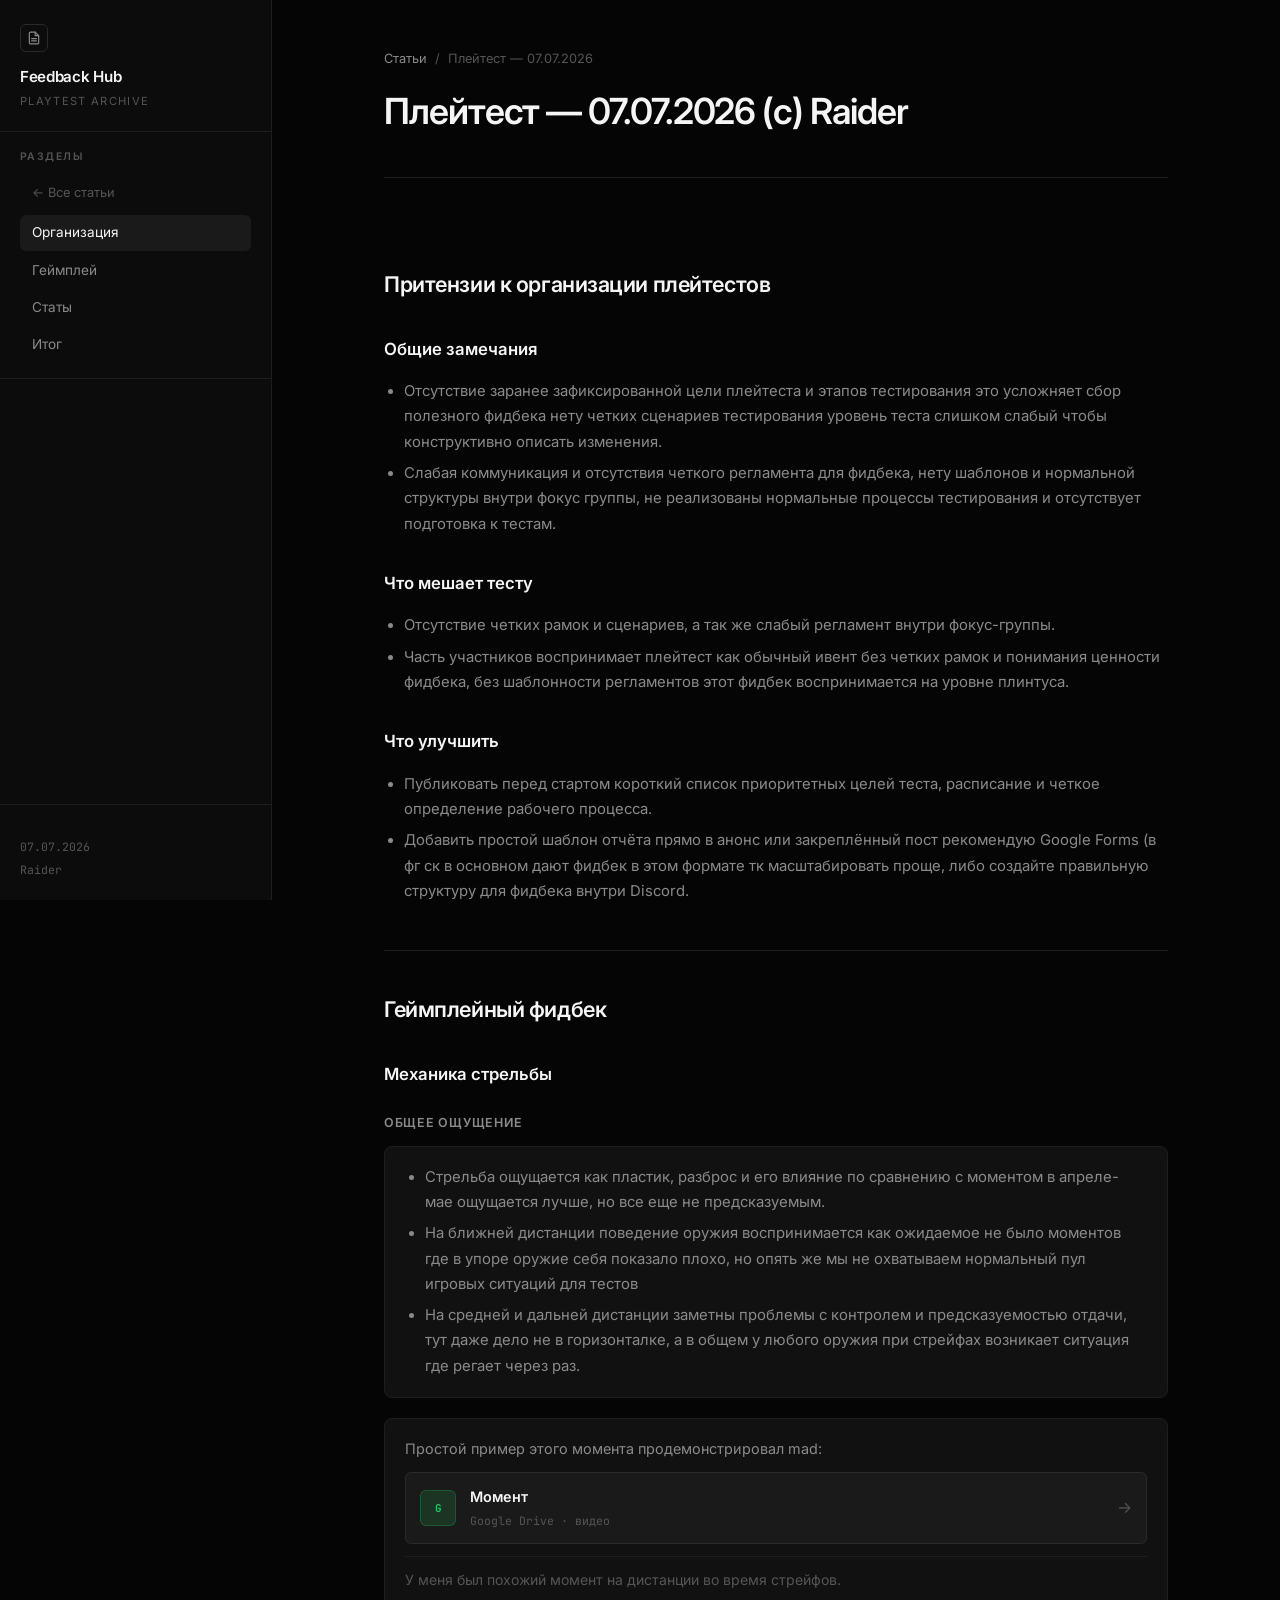
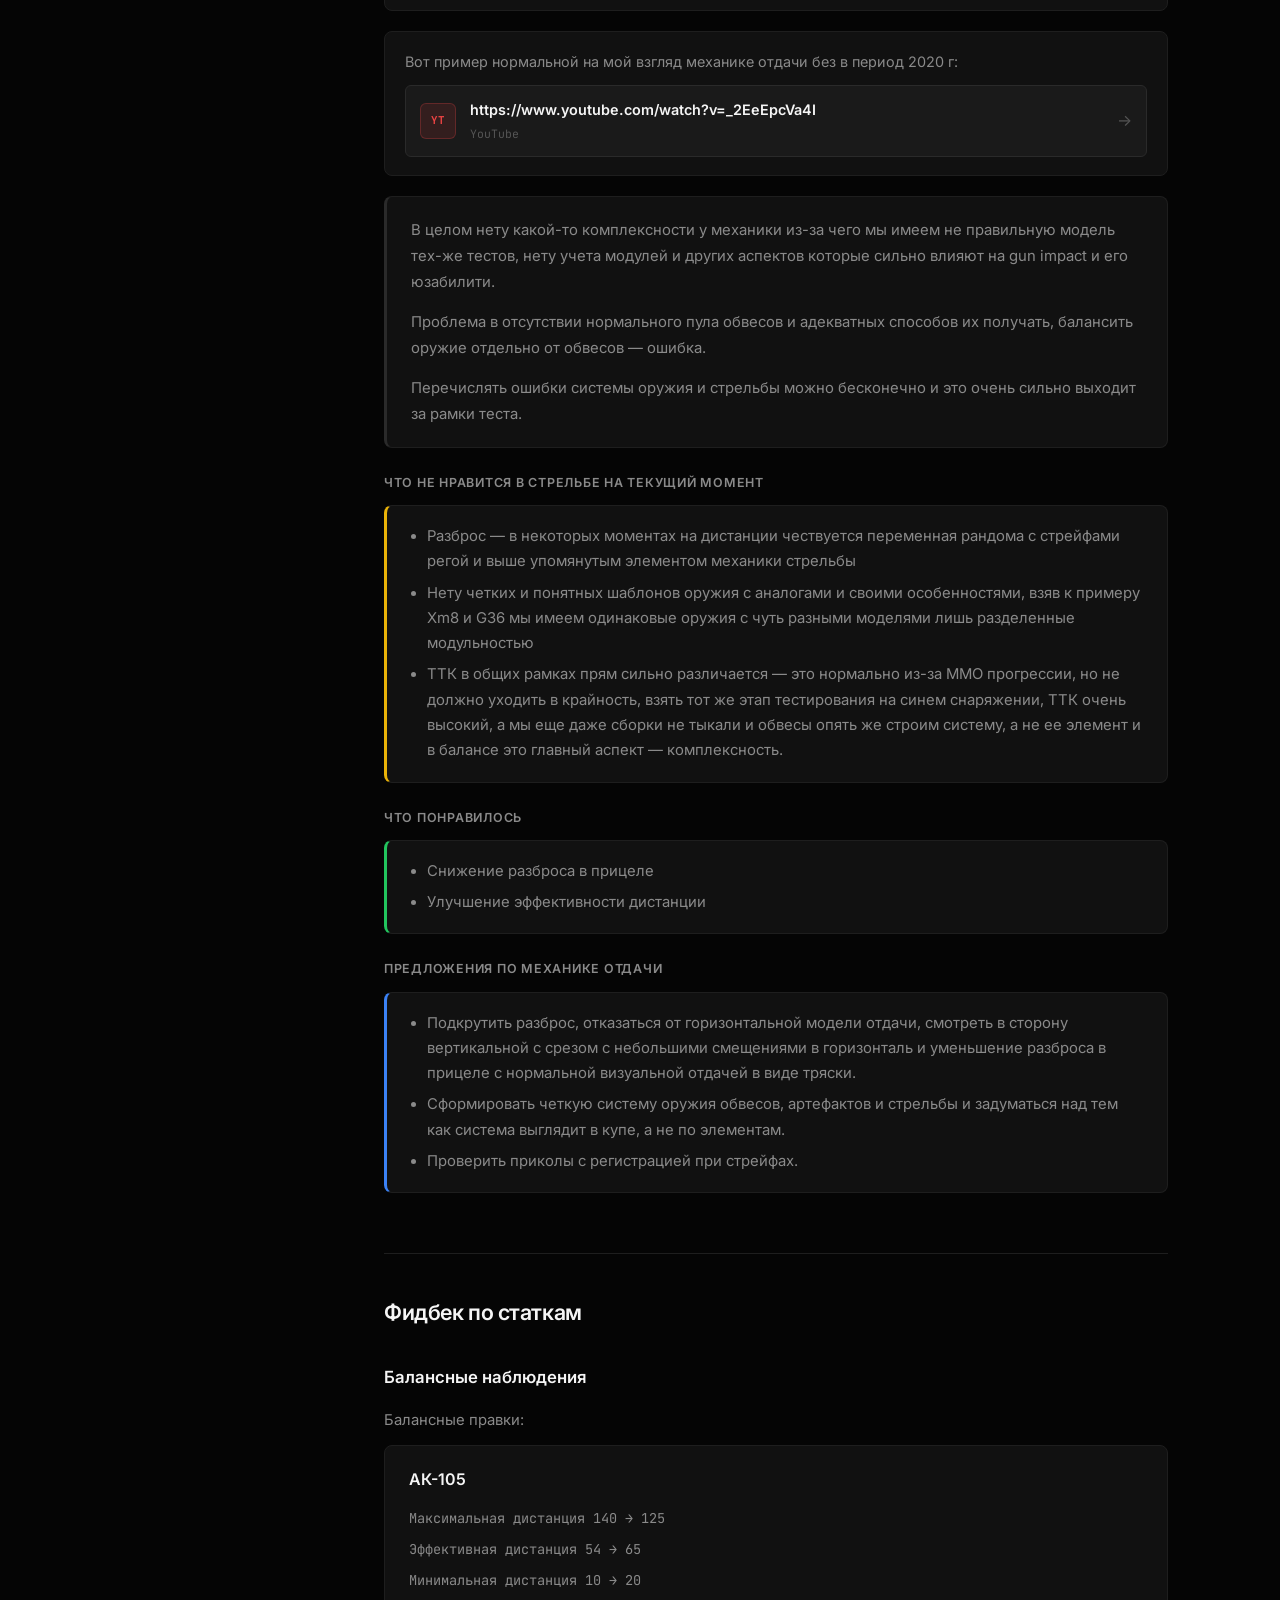
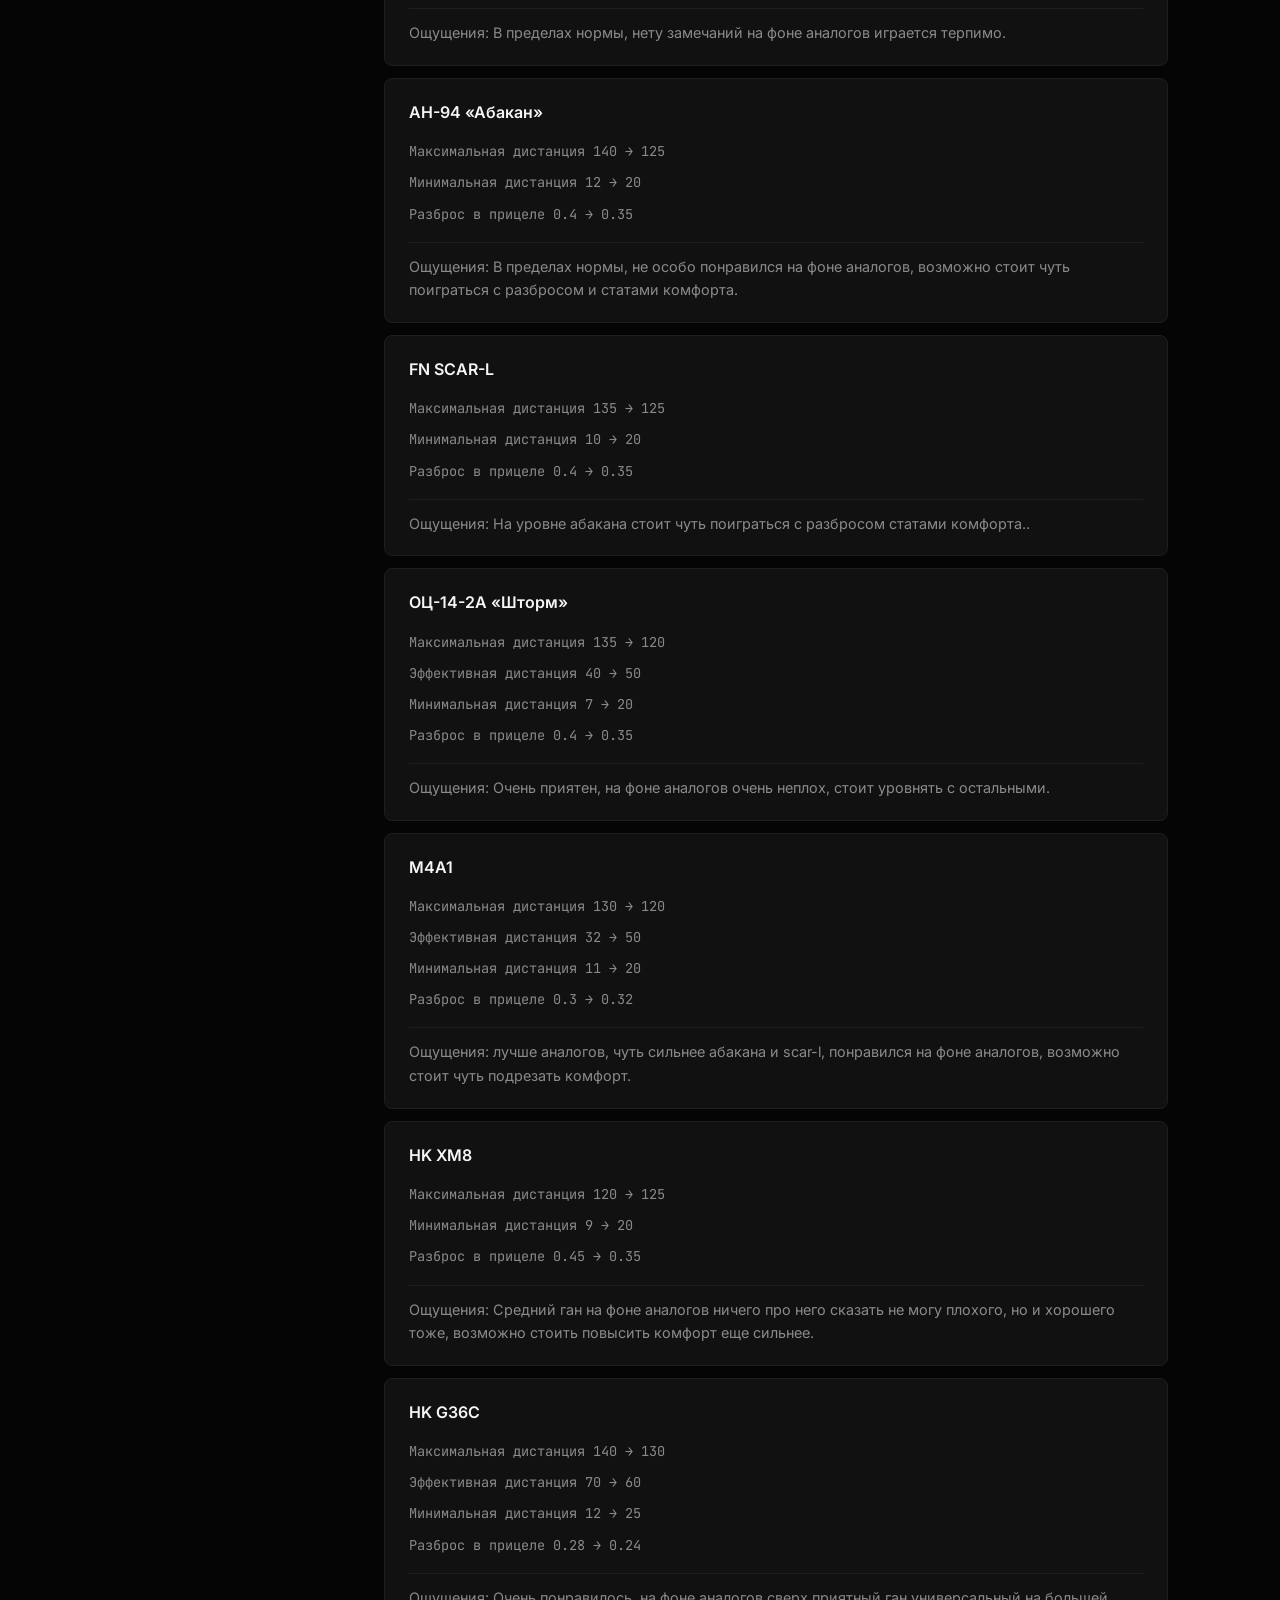
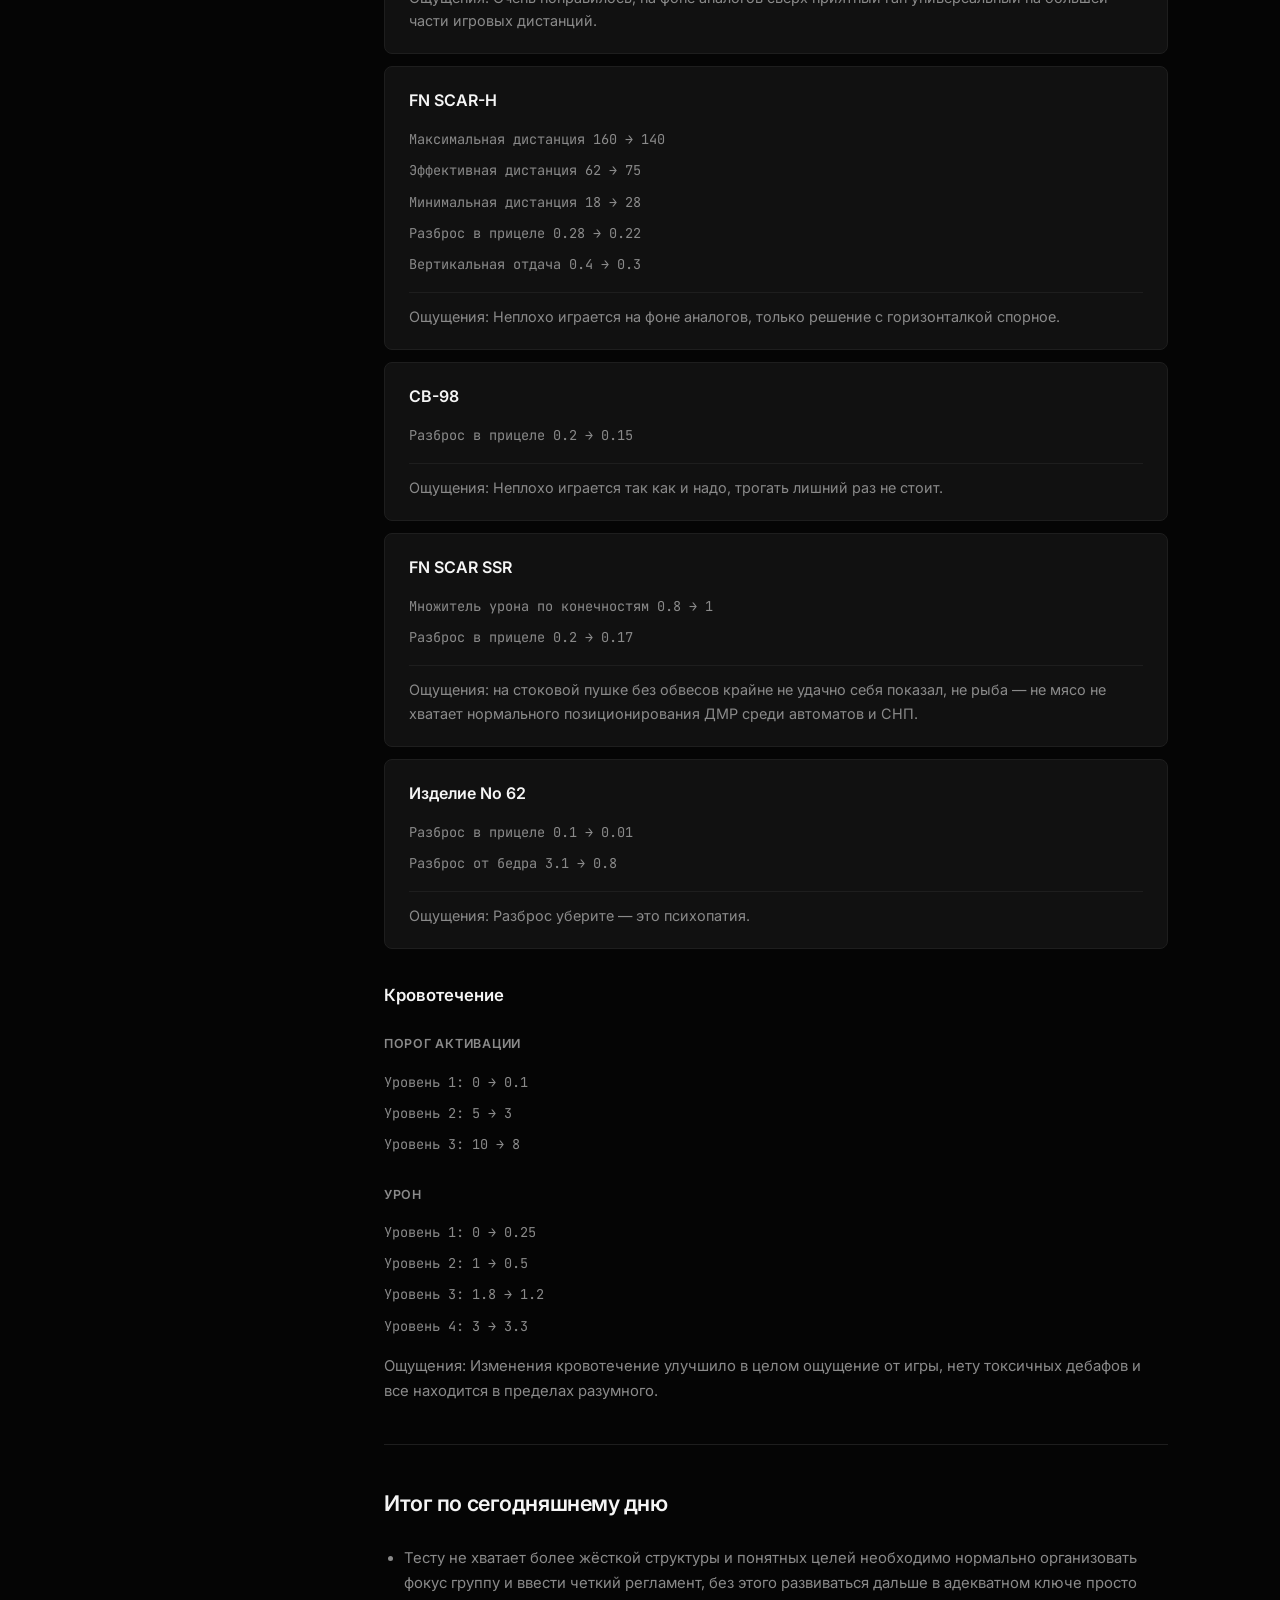
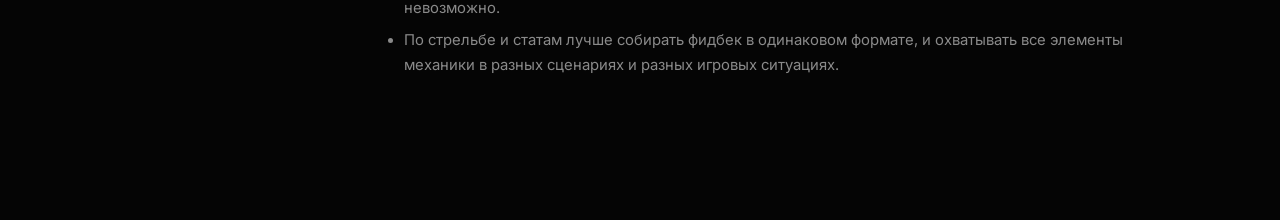
==== commit 72f507b5: "Improve gameplay section visual blocks for links and lists. Reference cards for Drive/YouTube, group" ====
--- a/articles/2026-07-07-playtest-raider.html
+++ b/articles/2026-07-07-playtest-raider.html
@@ -91,42 +91,70 @@
             <h3 class="subsection-title">Механика стрельбы</h3>
 
             <h4>Общее ощущение</h4>
-            <ul>
-              <li>Стрельба ощущается как пластик, разброс и его влияние по сравнению с моментом в апреле-мае ощущается лучше, но все еще не предсказуемым.</li>
-              <li>На ближней дистанции поведение оружия воспринимается как ожидаемое не было моментов где в упоре оружие себя показало плохо, но опять же мы не охватываем нормальный пул игровых ситуаций для тестов</li>
-              <li>На средней и дальней дистанции заметны проблемы с контролем и предсказуемостью отдачи, тут даже дело не в горизонталке, а в общем у любого оружия при стрейфах возникает ситуация где регает через раз.</li>
-            </ul>
-
-            <p>Простой пример этого момента продемонстрировал mad:</p>
-            <p><a href="https://drive.google.com/file/d/1_0Vd5ktfuFgkuxl7oDH59bOhU4Ithc1Y/view?usp=sharing" target="_blank" rel="noopener">Момент</a></p>
-            <p>У меня был похожий момент на дистанции во время стрейфов.</p>
-
-            <p>Вот пример нормальной на мой взгляд механике отдачи без в период 2020 г:</p>
-            <p><a href="https://www.youtube.com/watch?v=_2EeEpcVa4I" target="_blank" rel="noopener">https://www.youtube.com/watch?v=_2EeEpcVa4I</a></p>
-
-            <p>В целом нету какой-то комплексности у механики из-за чего мы имеем не правильную модель тех-же тестов, нету учета модулей и других аспектов которые сильно влияют на gun impact и его юзабилити.</p>
-            <p>Проблема в отсутствии нормального пула обвесов и адекватных способов их получать, балансить оружие отдельно от обвесов — ошибка.</p>
-            <p>Перечислять ошибки системы оружия и стрельбы можно бесконечно и это очень сильно выходит за рамки теста.</p>
+            <div class="list-block">
+              <ul>
+                <li>Стрельба ощущается как пластик, разброс и его влияние по сравнению с моментом в апреле-мае ощущается лучше, но все еще не предсказуемым.</li>
+                <li>На ближней дистанции поведение оружия воспринимается как ожидаемое не было моментов где в упоре оружие себя показало плохо, но опять же мы не охватываем нормальный пул игровых ситуаций для тестов</li>
+                <li>На средней и дальней дистанции заметны проблемы с контролем и предсказуемостью отдачи, тут даже дело не в горизонталке, а в общем у любого оружия при стрейфах возникает ситуация где регает через раз.</li>
+              </ul>
+            </div>
+
+            <div class="refs-group">
+              <p class="refs-group-label">Простой пример этого момента продемонстрировал mad:</p>
+              <a class="media-ref" href="https://drive.google.com/file/d/1_0Vd5ktfuFgkuxl7oDH59bOhU4Ithc1Y/view?usp=sharing" target="_blank" rel="noopener">
+                <span class="media-ref-icon media-ref-icon--drive">G</span>
+                <span class="media-ref-body">
+                  <span class="media-ref-title">Момент</span>
+                  <span class="media-ref-meta">Google Drive · видео</span>
+                </span>
+                <span class="media-ref-arrow" aria-hidden="true">&rarr;</span>
+              </a>
+              <p class="refs-group-note">У меня был похожий момент на дистанции во время стрейфов.</p>
+            </div>
+
+            <div class="refs-group">
+              <p class="refs-group-label">Вот пример нормальной на мой взгляд механике отдачи без в период 2020 г:</p>
+              <a class="media-ref" href="https://www.youtube.com/watch?v=_2EeEpcVa4I" target="_blank" rel="noopener">
+                <span class="media-ref-icon media-ref-icon--yt">YT</span>
+                <span class="media-ref-body">
+                  <span class="media-ref-title">https://www.youtube.com/watch?v=_2EeEpcVa4I</span>
+                  <span class="media-ref-meta">YouTube</span>
+                </span>
+                <span class="media-ref-arrow" aria-hidden="true">&rarr;</span>
+              </a>
+            </div>
+
+            <div class="text-group">
+              <p>В целом нету какой-то комплексности у механики из-за чего мы имеем не правильную модель тех-же тестов, нету учета модулей и других аспектов которые сильно влияют на gun impact и его юзабилити.</p>
+              <p>Проблема в отсутствии нормального пула обвесов и адекватных способов их получать, балансить оружие отдельно от обвесов — ошибка.</p>
+              <p>Перечислять ошибки системы оружия и стрельбы можно бесконечно и это очень сильно выходит за рамки теста.</p>
+            </div>
 
             <h4>Что не нравится в стрельбе на текущий момент</h4>
-            <ul>
-              <li>Разброс — в некоторых моментах на дистанции чествуется переменная рандома с стрейфами регой и выше упомянутым элементом механики стрельбы</li>
-              <li>Нету четких и понятных шаблонов оружия с аналогами и своими особенностями, взяв к примеру Xm8 и G36 мы имеем одинаковые оружия с чуть разными моделями лишь разделенные модульностью</li>
-              <li>ТТК в общих рамках прям сильно различается — это нормально из-за ММО прогрессии, но не должно уходить в крайность, взять тот же этап тестирования на синем снаряжении, ТТК очень высокий, а мы еще даже сборки не тыкали и обвесы опять же строим систему, а не ее элемент и в балансе это главный аспект — комплексность.</li>
-            </ul>
+            <div class="list-block list-block--warn">
+              <ul>
+                <li>Разброс — в некоторых моментах на дистанции чествуется переменная рандома с стрейфами регой и выше упомянутым элементом механики стрельбы</li>
+                <li>Нету четких и понятных шаблонов оружия с аналогами и своими особенностями, взяв к примеру Xm8 и G36 мы имеем одинаковые оружия с чуть разными моделями лишь разделенные модульностью</li>
+                <li>ТТК в общих рамках прям сильно различается — это нормально из-за ММО прогрессии, но не должно уходить в крайность, взять тот же этап тестирования на синем снаряжении, ТТК очень высокий, а мы еще даже сборки не тыкали и обвесы опять же строим систему, а не ее элемент и в балансе это главный аспект — комплексность.</li>
+              </ul>
+            </div>
 
             <h4>Что понравилось</h4>
-            <ul>
-              <li>Снижение разброса в прицеле</li>
-              <li>Улучшение эффективности дистанции</li>
-            </ul>
+            <div class="list-block list-block--ok">
+              <ul>
+                <li>Снижение разброса в прицеле</li>
+                <li>Улучшение эффективности дистанции</li>
+              </ul>
+            </div>
 
             <h4>Предложения по механике отдачи</h4>
-            <ul>
-              <li>Подкрутить разброс, отказаться от горизонтальной модели отдачи, смотреть в сторону вертикальной с срезом с небольшими смещениями в горизонталь и уменьшение разброса в прицеле с нормальной визуальной отдачей в виде тряски.</li>
-              <li>Сформировать четкую систему оружия обвесов, артефактов и стрельбы и задуматься над тем как система выглядит в купе, а не по элементам.</li>
-              <li>Проверить приколы с регистрацией при стрейфах.</li>
-            </ul>
+            <div class="list-block list-block--accent">
+              <ul>
+                <li>Подкрутить разброс, отказаться от горизонтальной модели отдачи, смотреть в сторону вертикальной с срезом с небольшими смещениями в горизонталь и уменьшение разброса в прицеле с нормальной визуальной отдачей в виде тряски.</li>
+                <li>Сформировать четкую систему оружия обвесов, артефактов и стрельбы и задуматься над тем как система выглядит в купе, а не по элементам.</li>
+                <li>Проверить приколы с регистрацией при стрейфах.</li>
+              </ul>
+            </div>
           </section>
 
           <section id="section-stats">
--- a/css/styles.css
+++ b/css/styles.css
@@ -437,6 +437,146 @@
 ul, ol { margin-left: 20px; }
 li { margin-bottom: 6px; }
 
+/* ── List blocks ── */
+.list-block {
+  background: var(--bg-card);
+  border: 1px solid var(--border);
+  border-radius: var(--radius);
+  padding: 18px 22px;
+  margin: 12px 0 20px;
+}
+
+.list-block ul {
+  margin: 0;
+  padding-left: 18px;
+}
+
+.list-block li:last-child { margin-bottom: 0; }
+
+.list-block--warn { border-left: 3px solid var(--yellow); }
+.list-block--ok { border-left: 3px solid var(--green); }
+.list-block--accent { border-left: 3px solid var(--accent); }
+
+/* ── Reference links ── */
+.refs-group {
+  background: var(--bg-card);
+  border: 1px solid var(--border);
+  border-radius: var(--radius);
+  padding: 18px 20px;
+  margin: 20px 0;
+}
+
+.refs-group-label {
+  font-size: 0.9rem;
+  color: var(--text-muted);
+  margin-bottom: 12px;
+  line-height: 1.6;
+}
+
+.refs-group-note {
+  font-size: 0.88rem;
+  color: var(--text-dim);
+  margin-top: 12px;
+  padding-top: 12px;
+  border-top: 1px solid var(--border);
+  line-height: 1.6;
+}
+
+.media-ref {
+  display: flex;
+  align-items: center;
+  gap: 14px;
+  padding: 12px 14px;
+  background: var(--bg-hover);
+  border: 1px solid var(--border-light);
+  border-radius: 6px;
+  text-decoration: none;
+  transition: border-color 0.2s, background 0.2s;
+}
+
+.media-ref:hover {
+  border-color: var(--accent);
+  background: var(--accent-dim);
+  text-decoration: none;
+}
+
+.media-ref-icon {
+  width: 36px;
+  height: 36px;
+  border-radius: 6px;
+  display: flex;
+  align-items: center;
+  justify-content: center;
+  flex-shrink: 0;
+  font-family: var(--mono);
+  font-size: 0.68rem;
+  font-weight: 700;
+}
+
+.media-ref-icon--drive {
+  background: rgba(34, 197, 94, 0.15);
+  color: var(--green);
+  border: 1px solid rgba(34, 197, 94, 0.25);
+}
+
+.media-ref-icon--yt {
+  background: rgba(239, 68, 68, 0.12);
+  color: var(--red);
+  border: 1px solid rgba(239, 68, 68, 0.25);
+}
+
+.media-ref-body {
+  flex: 1;
+  min-width: 0;
+}
+
+.media-ref-title {
+  display: block;
+  font-size: 0.9rem;
+  font-weight: 600;
+  color: var(--text);
+  margin-bottom: 2px;
+}
+
+.media-ref-meta {
+  display: block;
+  font-family: var(--mono);
+  font-size: 0.72rem;
+  color: var(--text-dim);
+  white-space: nowrap;
+  overflow: hidden;
+  text-overflow: ellipsis;
+}
+
+.media-ref-arrow {
+  color: var(--text-dim);
+  font-size: 1rem;
+  flex-shrink: 0;
+  transition: transform 0.2s, color 0.2s;
+}
+
+.media-ref:hover .media-ref-arrow {
+  color: var(--accent);
+  transform: translateX(2px);
+}
+
+/* ── Text group ── */
+.text-group {
+  background: var(--bg-card);
+  border: 1px solid var(--border);
+  border-left: 3px solid var(--border-light);
+  border-radius: var(--radius);
+  padding: 20px 24px;
+  margin: 20px 0;
+}
+
+.text-group p {
+  margin-bottom: 14px;
+  line-height: 1.75;
+}
+
+.text-group p:last-child { margin-bottom: 0; }
+
 /* ── Content components ── */
 .content-block {
   background: var(--bg-card);
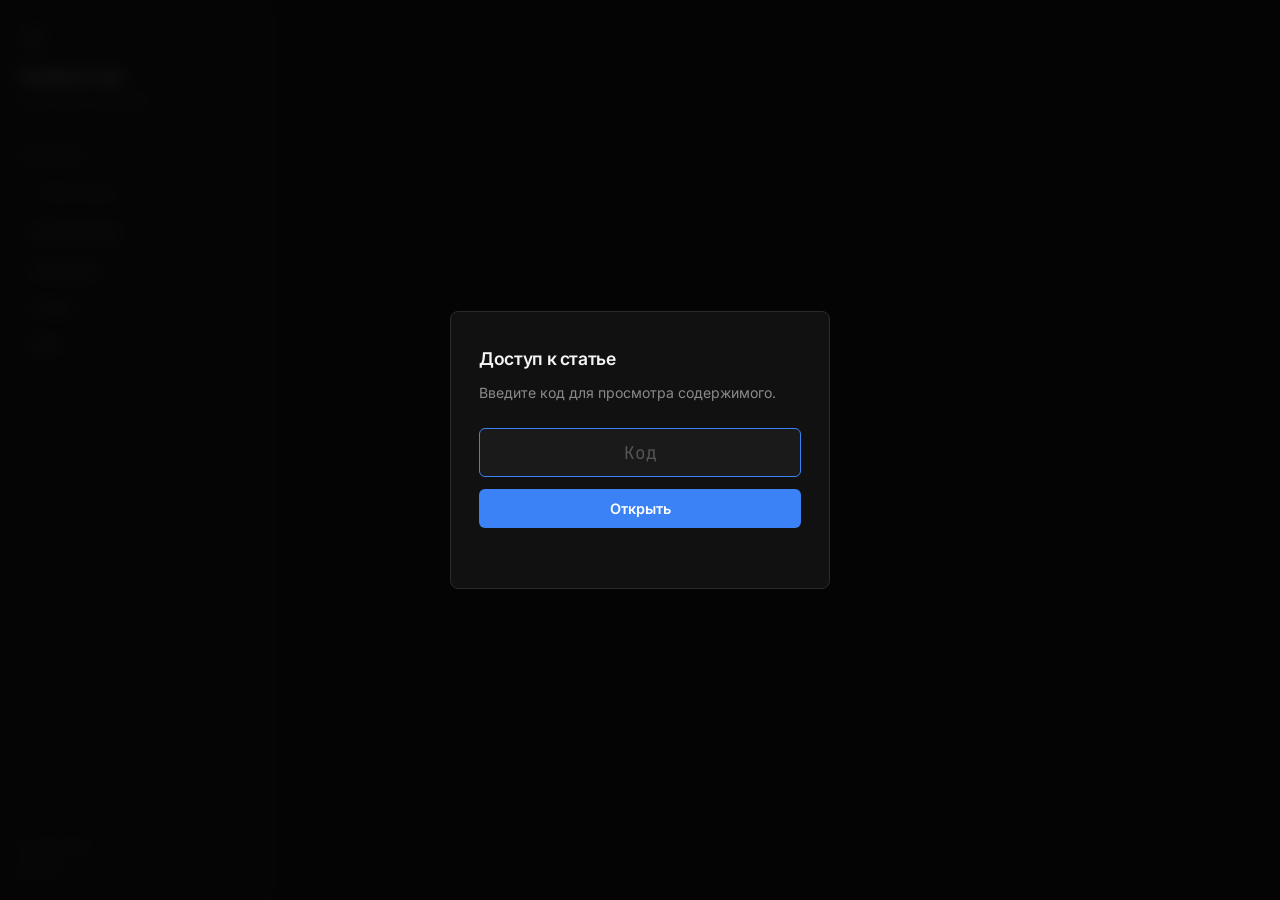
==== commit a75d7e3b: "Add access code modal for article content. Code 070726 unlocks article body; session persists until " ====
--- a/articles/2026-07-07-playtest-raider.html
+++ b/articles/2026-07-07-playtest-raider.html
@@ -5,12 +5,25 @@
   <meta name="viewport" content="width=device-width, initial-scale=1.0">
   <title>Плейтест — 07.07.2026 — Feedback Hub</title>
   <meta name="description" content="Плейтест 07.07.2026 (c) Raider">
+  <meta name="robots" content="noindex, nofollow">
   <link rel="preconnect" href="https://fonts.googleapis.com">
   <link rel="preconnect" href="https://fonts.gstatic.com" crossorigin>
   <link href="https://fonts.googleapis.com/css2?family=Inter:wght@400;500;600;700&family=JetBrains+Mono:wght@400;500&display=swap" rel="stylesheet">
   <link rel="stylesheet" href="../css/styles.css">
 </head>
 <body>
+  <div id="access-gate" class="gate-overlay" role="dialog" aria-modal="true" aria-labelledby="gate-title">
+    <div class="gate-modal">
+      <p class="gate-title" id="gate-title">Доступ к статье</p>
+      <p class="gate-desc">Введите код для просмотра содержимого.</p>
+      <form class="gate-form">
+        <input class="gate-input" type="password" inputmode="numeric" autocomplete="off" placeholder="Код" maxlength="12" aria-label="Код доступа">
+        <button class="gate-submit" type="submit">Открыть</button>
+        <p class="gate-error" aria-live="polite"></p>
+      </form>
+    </div>
+  </div>
+
   <button class="menu-toggle" id="menuToggle" aria-label="Меню">&#9776; Меню</button>
 
   <div class="layout">
@@ -50,7 +63,7 @@
     </aside>
 
     <div class="main">
-      <div class="main-inner">
+      <div class="main-inner article-protected" hidden>
         <nav class="breadcrumb" aria-label="Навигация">
           <a href="../index.html">Статьи</a>
           <span class="breadcrumb-sep">/</span>
@@ -307,6 +320,7 @@
     </div>
   </div>
 
+  <script src="../js/gate.js"></script>
   <script src="../js/main.js"></script>
 </body>
 </html>
--- a/css/styles.css
+++ b/css/styles.css
@@ -962,6 +962,115 @@
 details[open] summary::after { content: '−'; }
 details .details-body { padding: 18px 22px; border-top: 1px solid var(--border); }
 
+/* ── Access gate ── */
+body.article-locked { overflow: hidden; }
+
+.article-protected[hidden] {
+  display: none;
+}
+
+.gate-overlay {
+  position: fixed;
+  inset: 0;
+  z-index: 500;
+  display: flex;
+  align-items: center;
+  justify-content: center;
+  padding: 24px;
+  background: rgba(5, 5, 5, 0.88);
+  backdrop-filter: blur(8px);
+}
+
+.gate-overlay.gate--hidden {
+  display: none;
+}
+
+.gate-modal {
+  width: 100%;
+  max-width: 380px;
+  background: var(--bg-card);
+  border: 1px solid var(--border-light);
+  border-radius: var(--radius);
+  padding: 32px 28px;
+}
+
+.gate-title {
+  font-size: 1.1rem;
+  font-weight: 600;
+  color: var(--text);
+  margin-bottom: 8px;
+  letter-spacing: -0.02em;
+}
+
+.gate-desc {
+  font-size: 0.88rem;
+  color: var(--text-muted);
+  margin-bottom: 24px;
+  line-height: 1.6;
+}
+
+.gate-form {
+  display: flex;
+  flex-direction: column;
+  gap: 12px;
+}
+
+.gate-input {
+  width: 100%;
+  padding: 12px 14px;
+  font-family: var(--mono);
+  font-size: 1.1rem;
+  letter-spacing: 0.2em;
+  text-align: center;
+  color: var(--text);
+  background: var(--bg-hover);
+  border: 1px solid var(--border-light);
+  border-radius: 6px;
+  outline: none;
+  transition: border-color 0.2s;
+}
+
+.gate-input:focus {
+  border-color: var(--accent);
+}
+
+.gate-input::placeholder {
+  letter-spacing: normal;
+  color: var(--text-dim);
+}
+
+.gate-submit {
+  padding: 11px 16px;
+  font-family: var(--font);
+  font-size: 0.9rem;
+  font-weight: 600;
+  color: #fff;
+  background: var(--accent);
+  border: none;
+  border-radius: 6px;
+  cursor: pointer;
+  transition: opacity 0.2s;
+}
+
+.gate-submit:hover { opacity: 0.9; }
+
+.gate-error {
+  min-height: 1.2em;
+  font-size: 0.82rem;
+  color: var(--red);
+  text-align: center;
+}
+
+.gate-overlay.gate--shake .gate-modal {
+  animation: gate-shake 0.4s ease;
+}
+
+@keyframes gate-shake {
+  0%, 100% { transform: translateX(0); }
+  20%, 60% { transform: translateX(-6px); }
+  40%, 80% { transform: translateX(6px); }
+}
+
 /* ── Mobile ── */
 .menu-toggle {
   display: none;
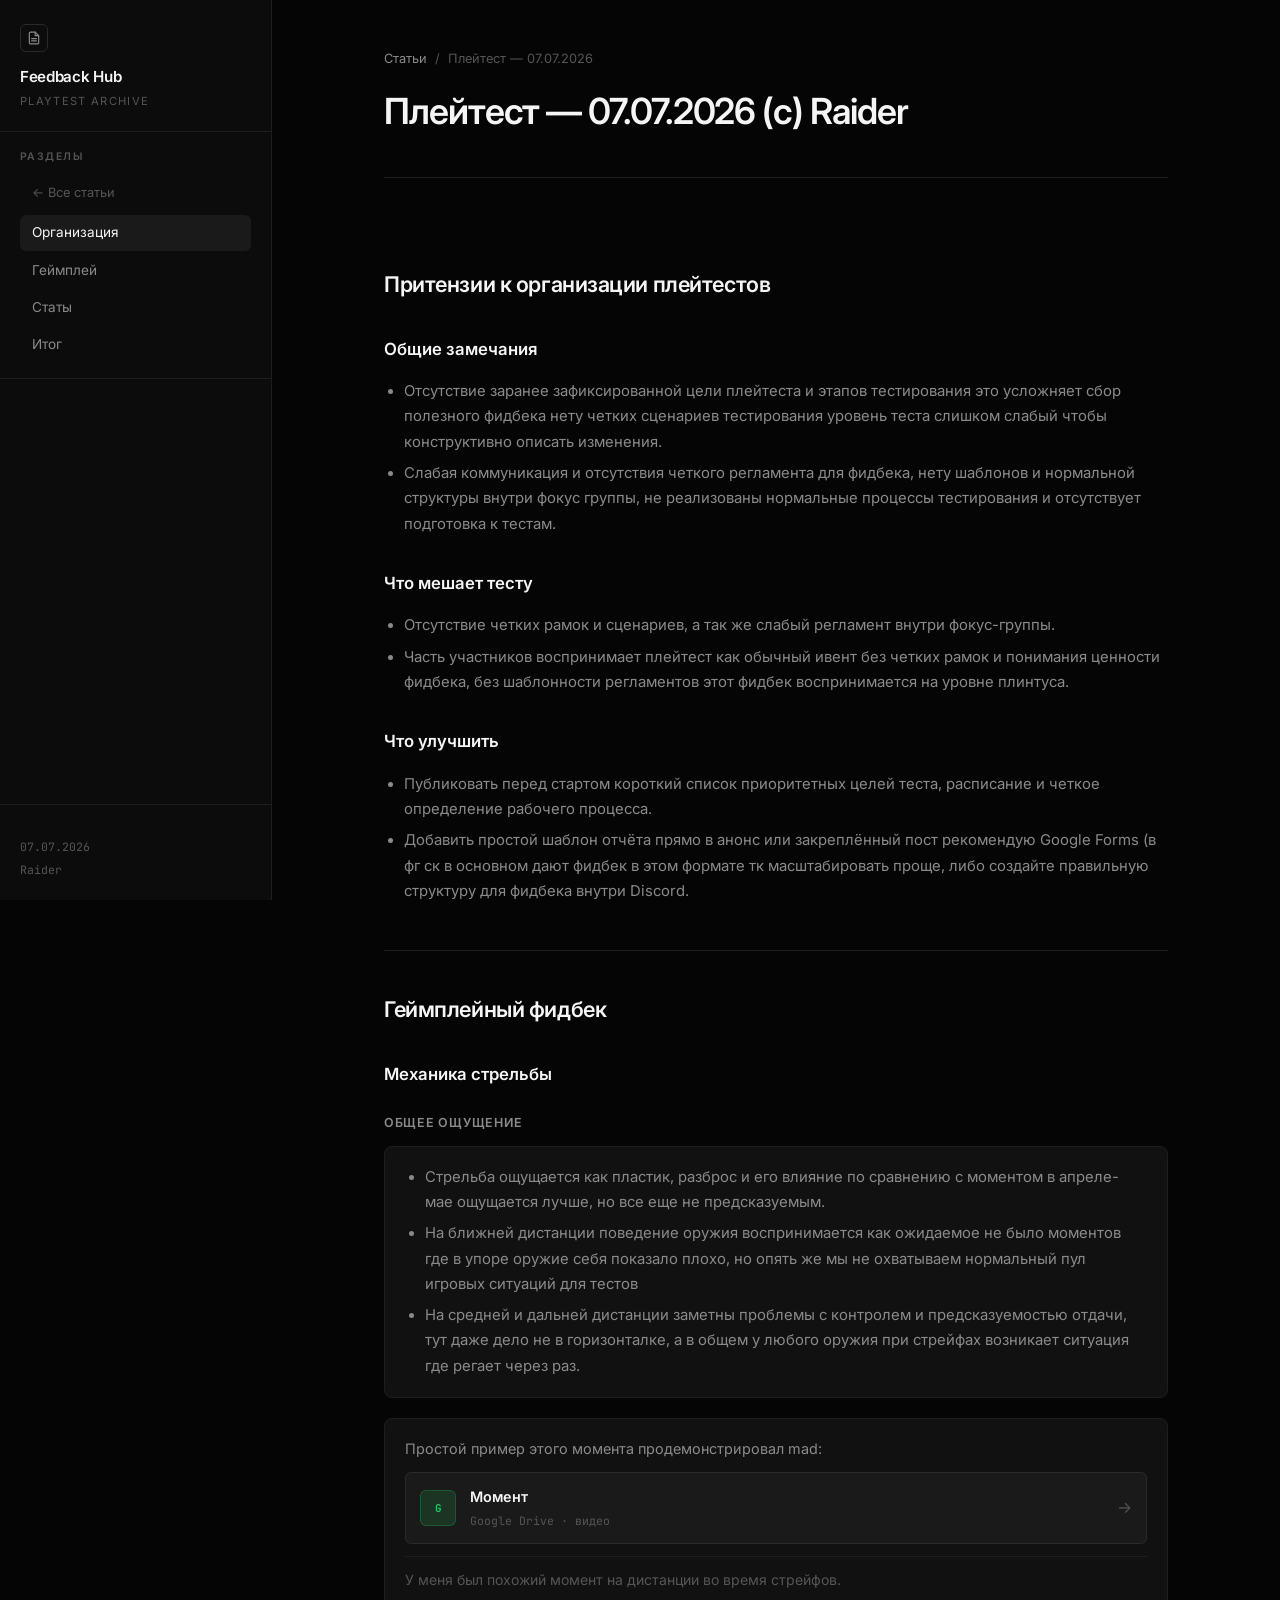
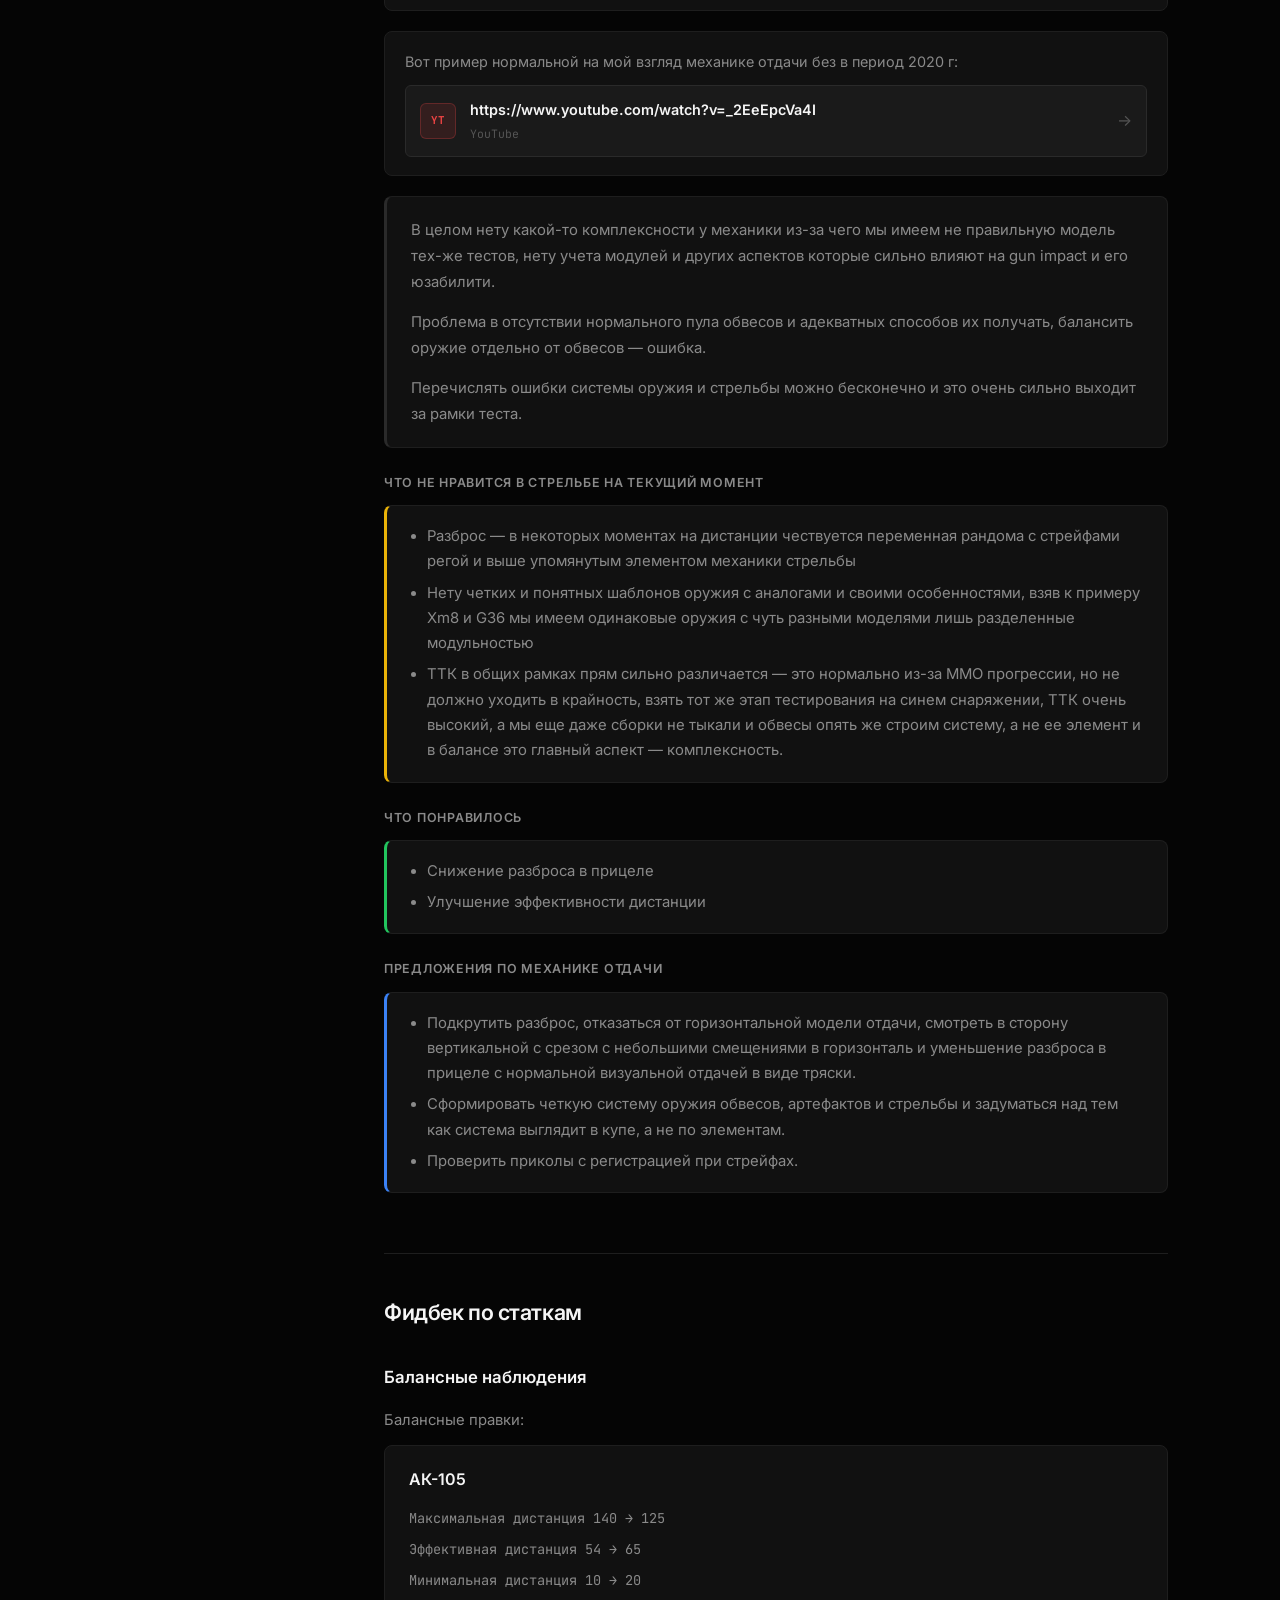
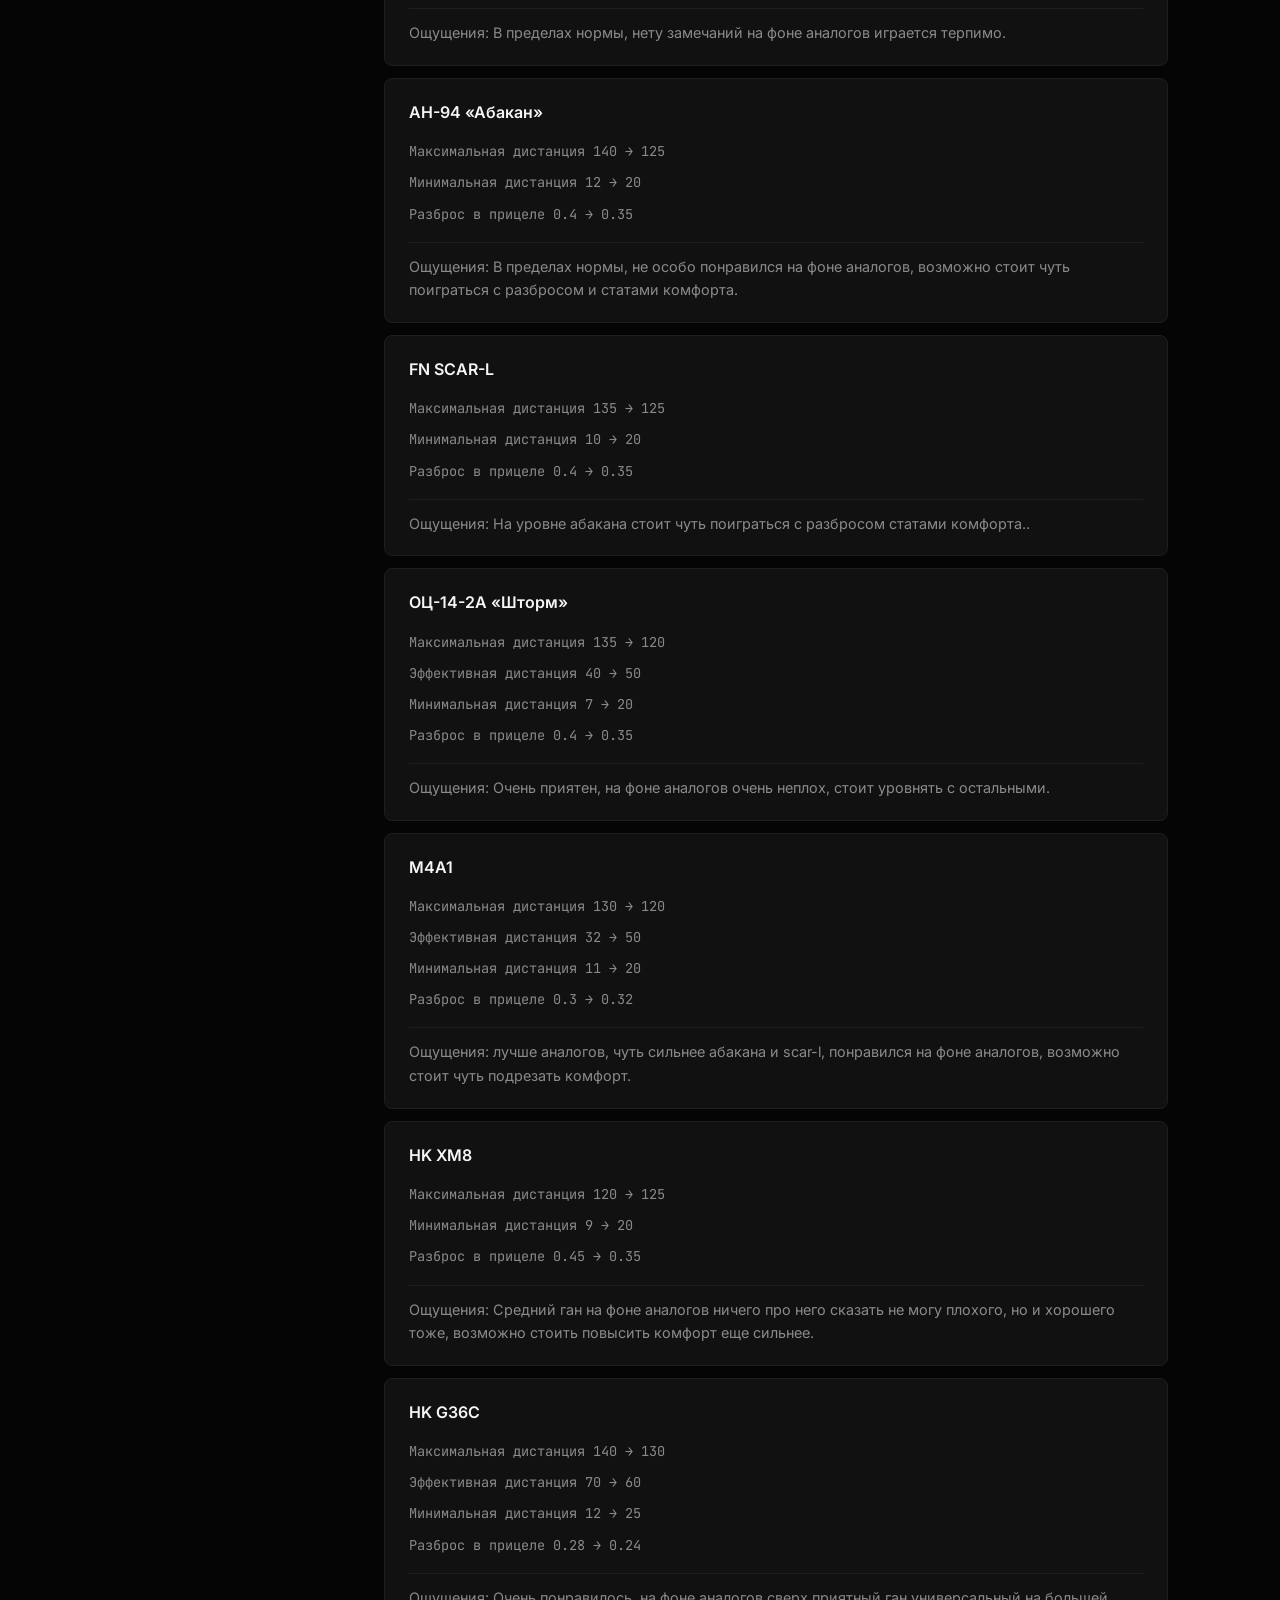
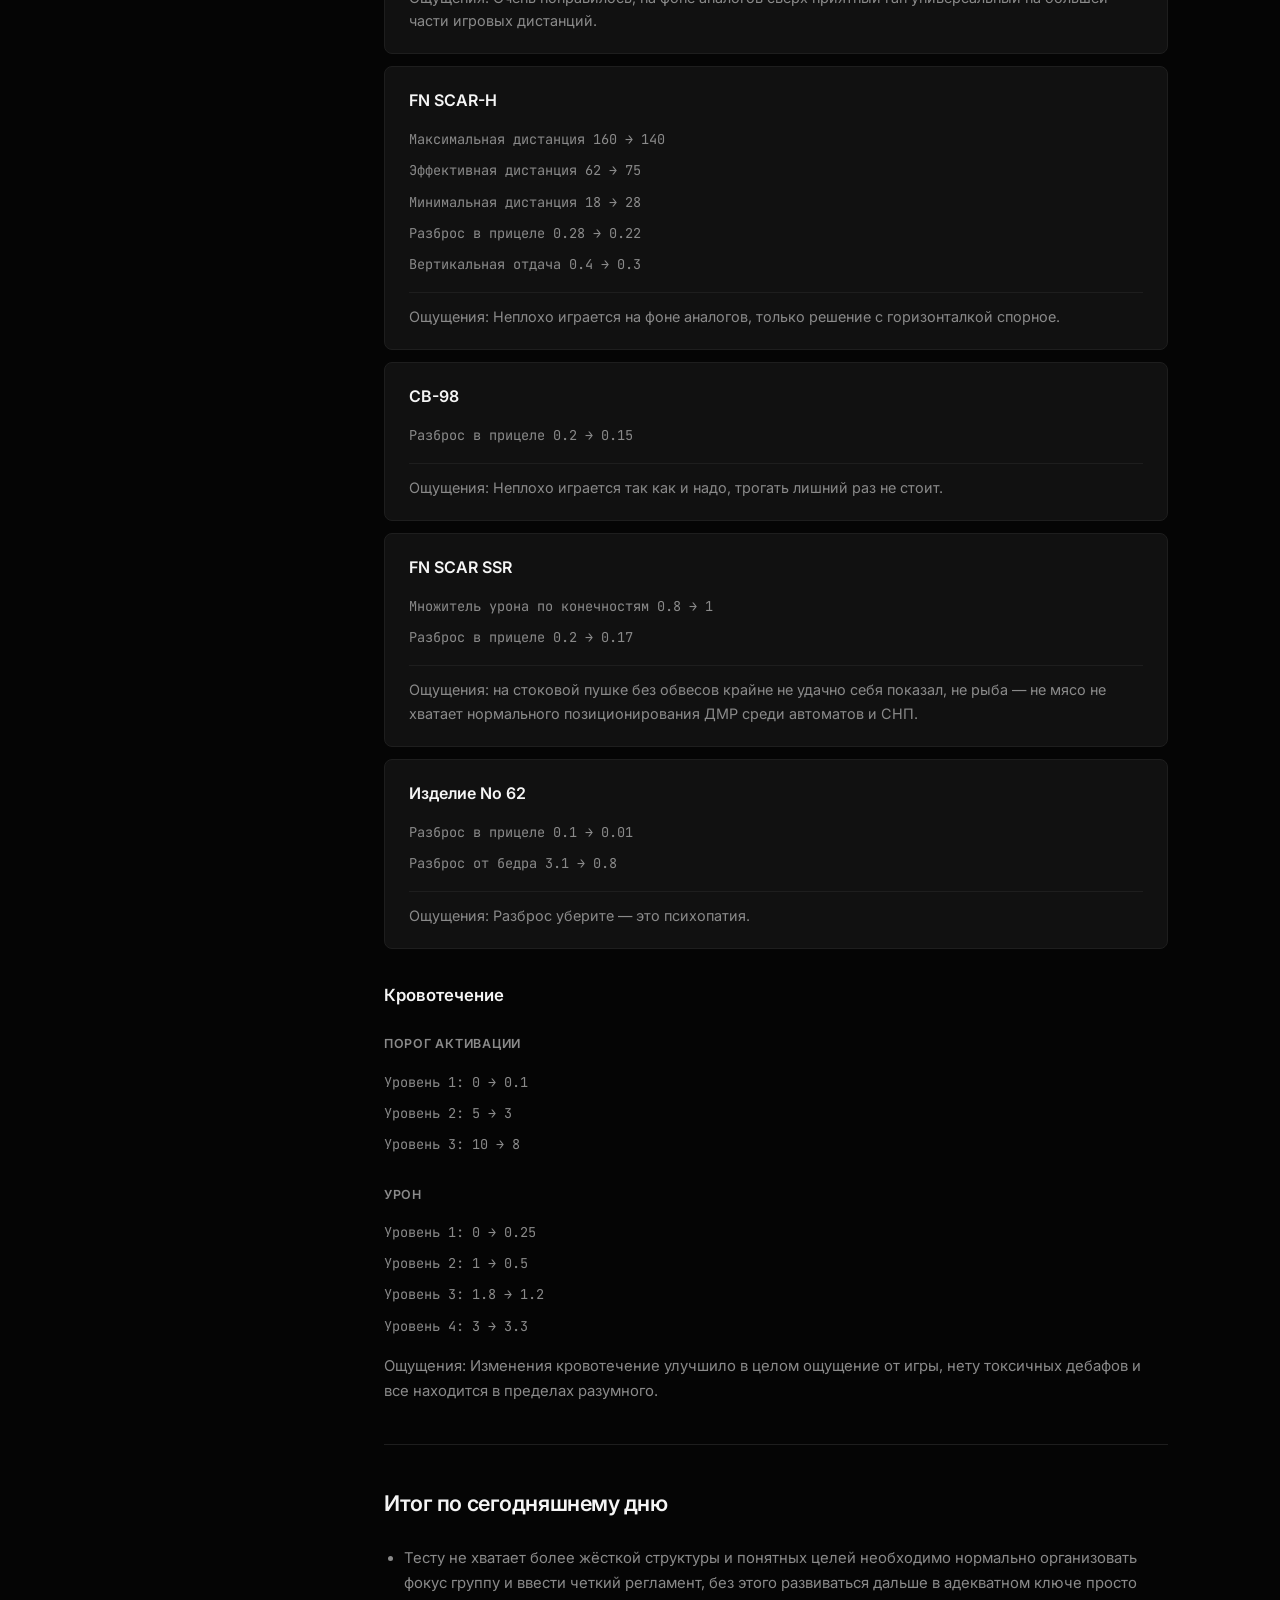
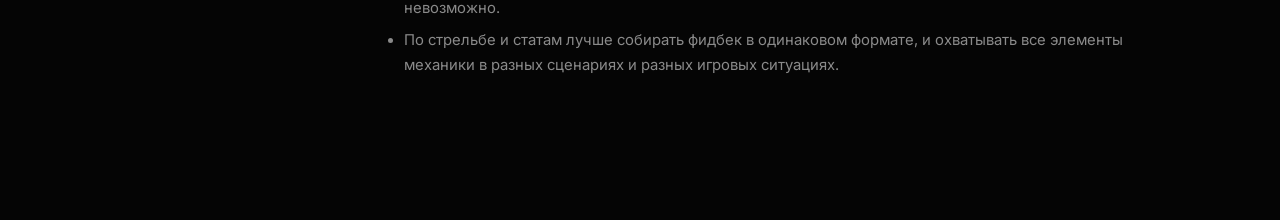
==== commit 39db07e6: "Remove article access code modal. Revert to open article content without gate.  Co-authored-by: Curs" ====
--- a/articles/2026-07-07-playtest-raider.html
+++ b/articles/2026-07-07-playtest-raider.html
@@ -12,18 +12,6 @@
   <link rel="stylesheet" href="../css/styles.css">
 </head>
 <body>
-  <div id="access-gate" class="gate-overlay" role="dialog" aria-modal="true" aria-labelledby="gate-title">
-    <div class="gate-modal">
-      <p class="gate-title" id="gate-title">Доступ к статье</p>
-      <p class="gate-desc">Введите код для просмотра содержимого.</p>
-      <form class="gate-form">
-        <input class="gate-input" type="password" inputmode="numeric" autocomplete="off" placeholder="Код" maxlength="12" aria-label="Код доступа">
-        <button class="gate-submit" type="submit">Открыть</button>
-        <p class="gate-error" aria-live="polite"></p>
-      </form>
-    </div>
-  </div>
-
   <button class="menu-toggle" id="menuToggle" aria-label="Меню">&#9776; Меню</button>
 
   <div class="layout">
@@ -63,7 +51,7 @@
     </aside>
 
     <div class="main">
-      <div class="main-inner article-protected" hidden>
+      <div class="main-inner">
         <nav class="breadcrumb" aria-label="Навигация">
           <a href="../index.html">Статьи</a>
           <span class="breadcrumb-sep">/</span>
@@ -320,7 +308,6 @@
     </div>
   </div>
 
-  <script src="../js/gate.js"></script>
   <script src="../js/main.js"></script>
 </body>
 </html>
--- a/css/styles.css
+++ b/css/styles.css
@@ -962,115 +962,6 @@
 details[open] summary::after { content: '−'; }
 details .details-body { padding: 18px 22px; border-top: 1px solid var(--border); }
 
-/* ── Access gate ── */
-body.article-locked { overflow: hidden; }
-
-.article-protected[hidden] {
-  display: none;
-}
-
-.gate-overlay {
-  position: fixed;
-  inset: 0;
-  z-index: 500;
-  display: flex;
-  align-items: center;
-  justify-content: center;
-  padding: 24px;
-  background: rgba(5, 5, 5, 0.88);
-  backdrop-filter: blur(8px);
-}
-
-.gate-overlay.gate--hidden {
-  display: none;
-}
-
-.gate-modal {
-  width: 100%;
-  max-width: 380px;
-  background: var(--bg-card);
-  border: 1px solid var(--border-light);
-  border-radius: var(--radius);
-  padding: 32px 28px;
-}
-
-.gate-title {
-  font-size: 1.1rem;
-  font-weight: 600;
-  color: var(--text);
-  margin-bottom: 8px;
-  letter-spacing: -0.02em;
-}
-
-.gate-desc {
-  font-size: 0.88rem;
-  color: var(--text-muted);
-  margin-bottom: 24px;
-  line-height: 1.6;
-}
-
-.gate-form {
-  display: flex;
-  flex-direction: column;
-  gap: 12px;
-}
-
-.gate-input {
-  width: 100%;
-  padding: 12px 14px;
-  font-family: var(--mono);
-  font-size: 1.1rem;
-  letter-spacing: 0.2em;
-  text-align: center;
-  color: var(--text);
-  background: var(--bg-hover);
-  border: 1px solid var(--border-light);
-  border-radius: 6px;
-  outline: none;
-  transition: border-color 0.2s;
-}
-
-.gate-input:focus {
-  border-color: var(--accent);
-}
-
-.gate-input::placeholder {
-  letter-spacing: normal;
-  color: var(--text-dim);
-}
-
-.gate-submit {
-  padding: 11px 16px;
-  font-family: var(--font);
-  font-size: 0.9rem;
-  font-weight: 600;
-  color: #fff;
-  background: var(--accent);
-  border: none;
-  border-radius: 6px;
-  cursor: pointer;
-  transition: opacity 0.2s;
-}
-
-.gate-submit:hover { opacity: 0.9; }
-
-.gate-error {
-  min-height: 1.2em;
-  font-size: 0.82rem;
-  color: var(--red);
-  text-align: center;
-}
-
-.gate-overlay.gate--shake .gate-modal {
-  animation: gate-shake 0.4s ease;
-}
-
-@keyframes gate-shake {
-  0%, 100% { transform: translateX(0); }
-  20%, 60% { transform: translateX(-6px); }
-  40%, 80% { transform: translateX(6px); }
-}
-
 /* ── Mobile ── */
 .menu-toggle {
   display: none;
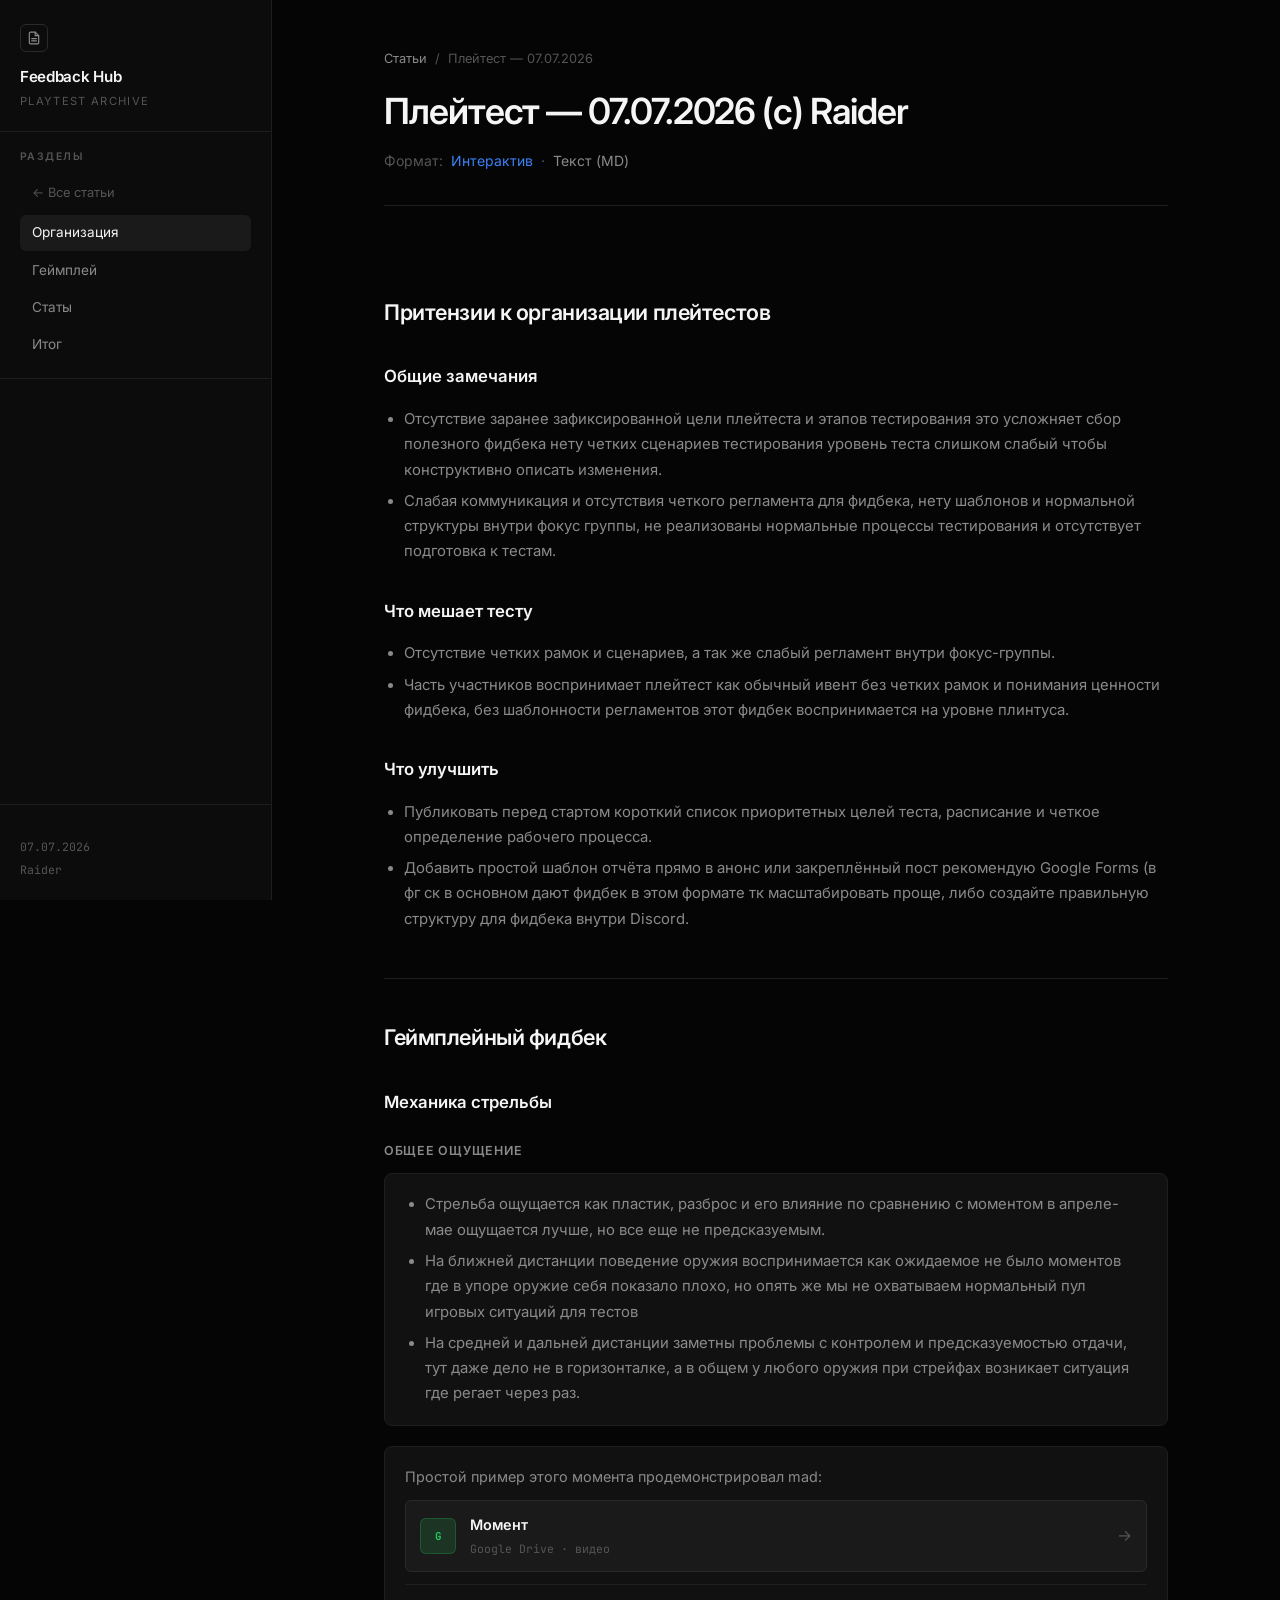
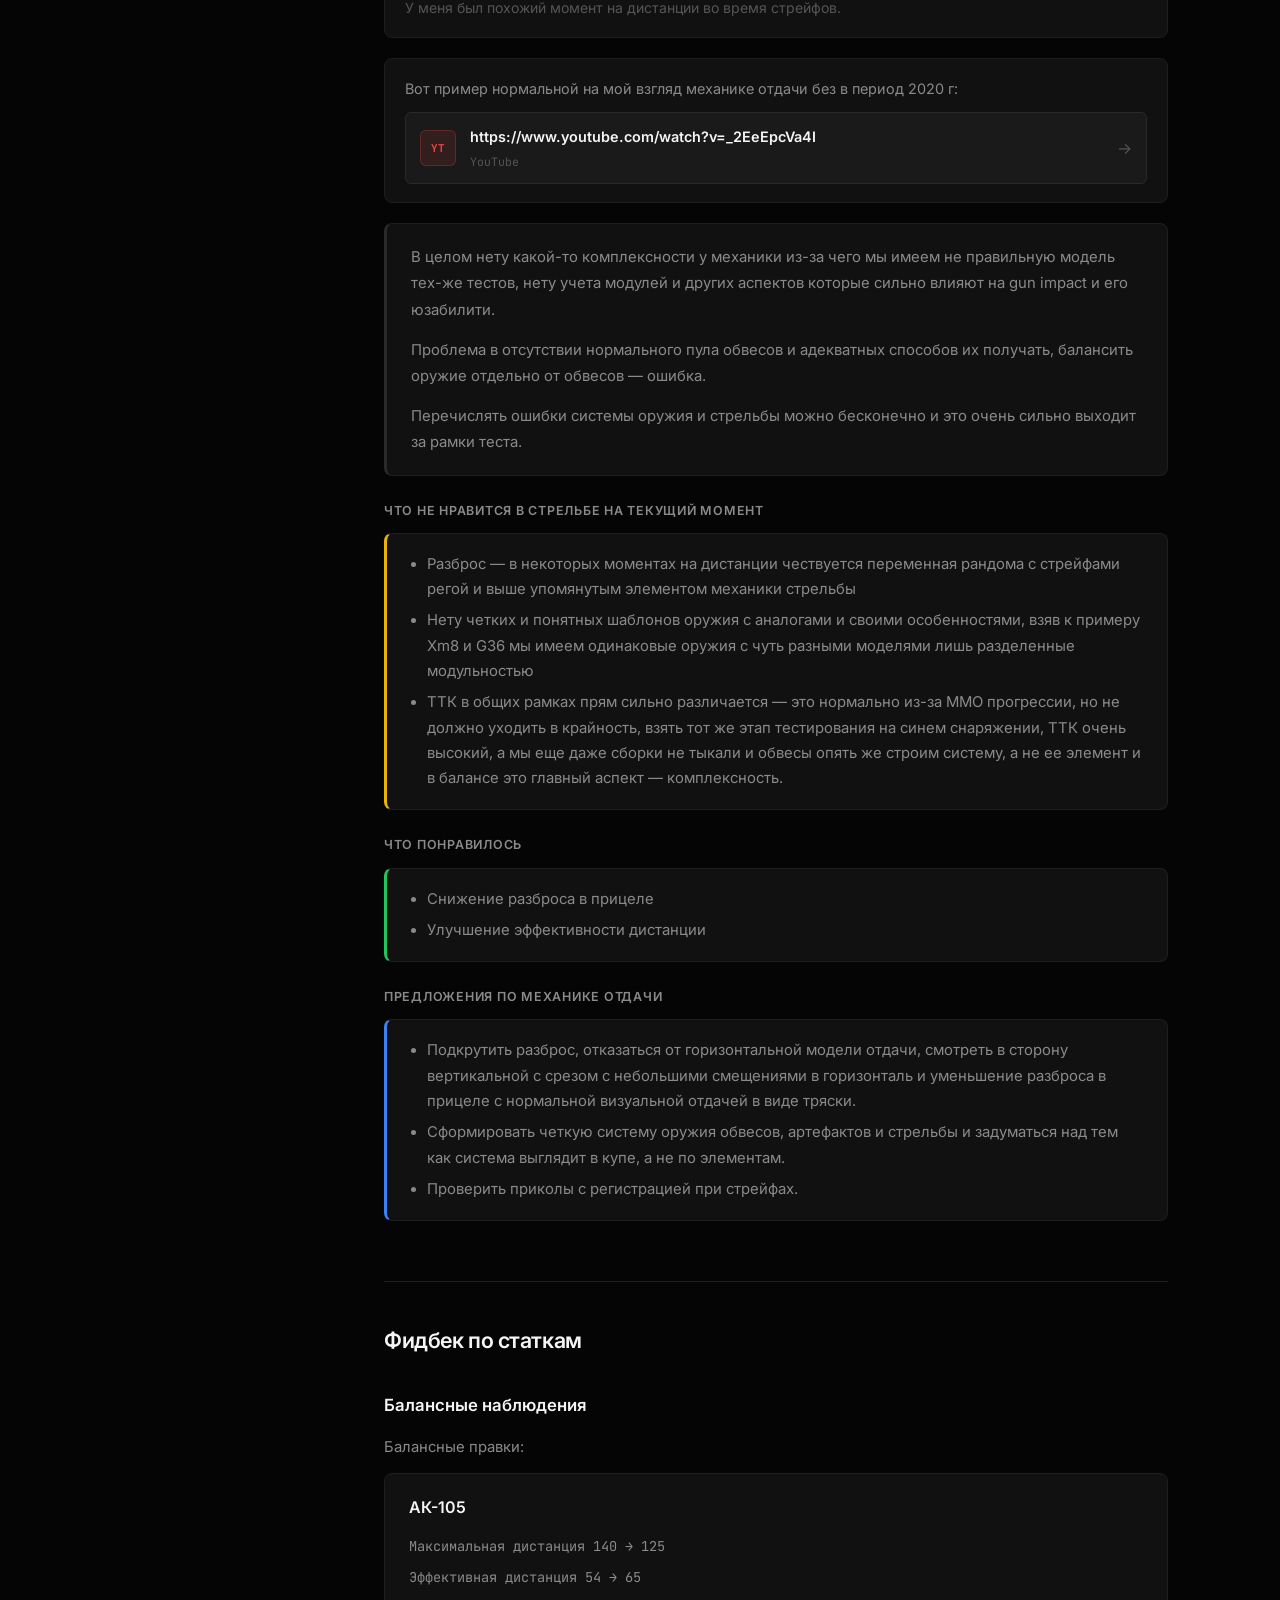
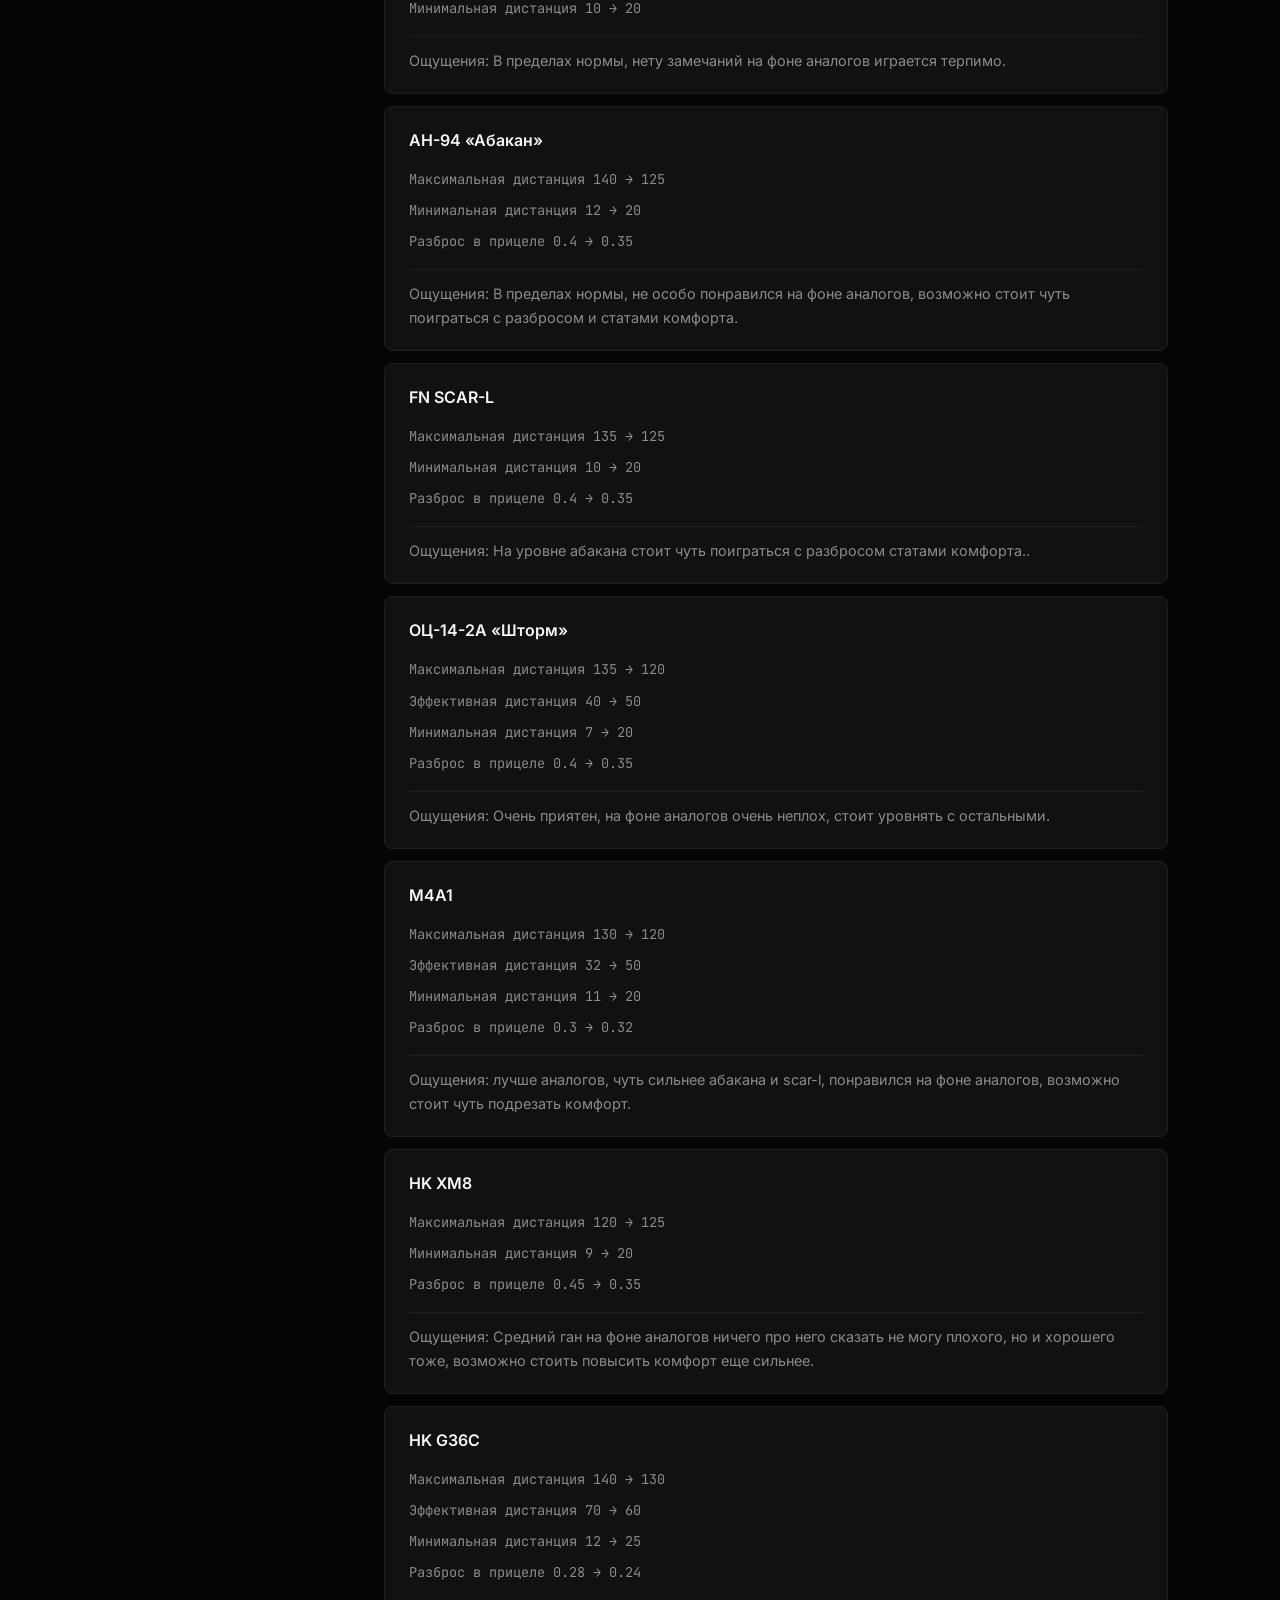
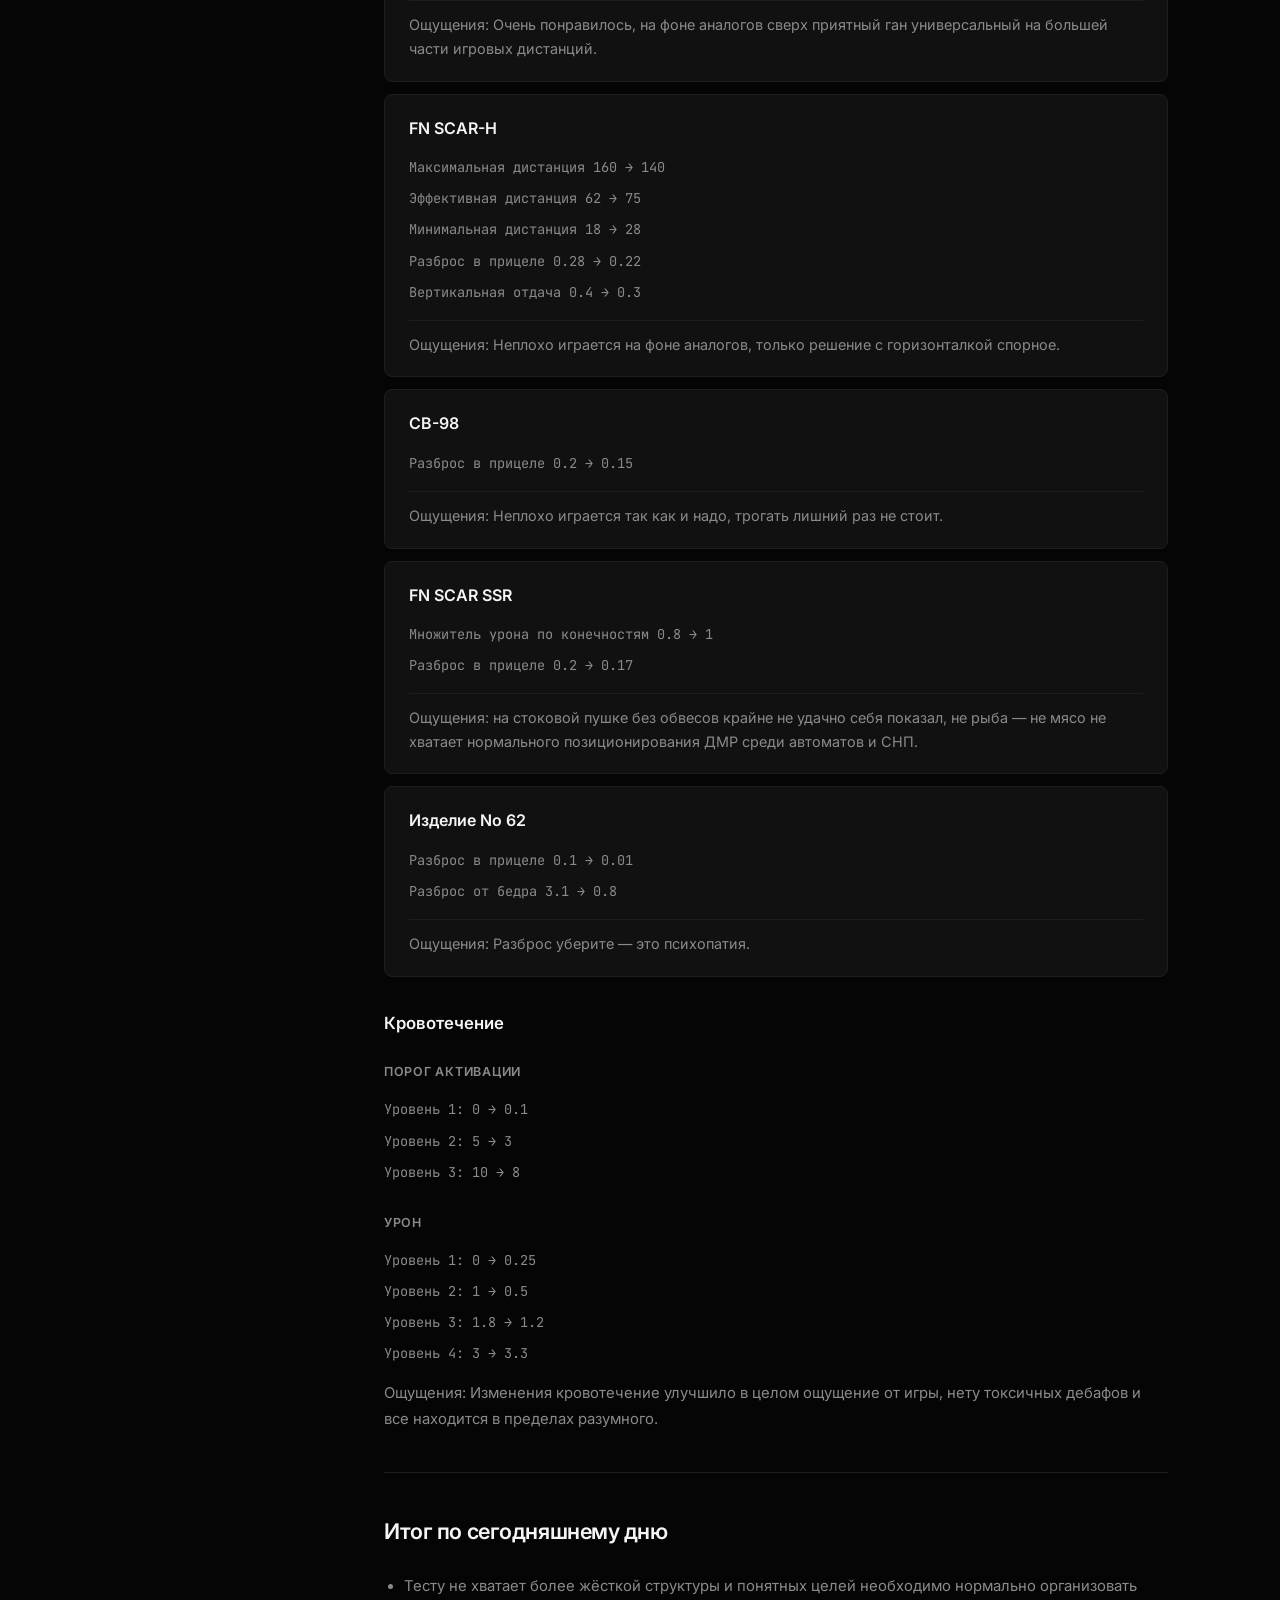
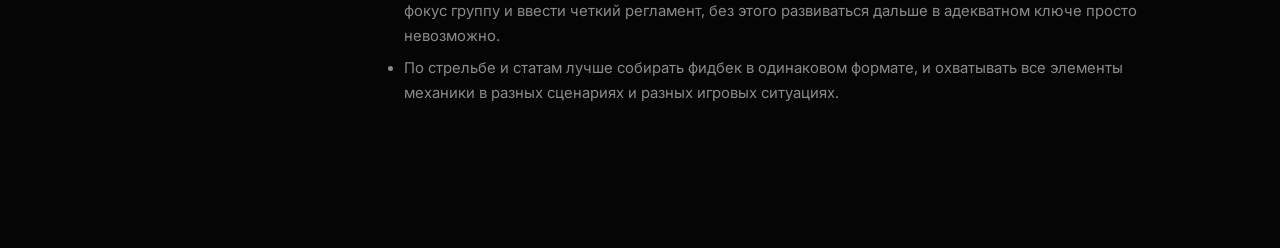
==== commit b18e6efc: "Add MD text version and Discord summary for 07.07 playtest. Hub cards now link to interactive and te" ====
--- a/articles/2026-07-07-playtest-raider.html
+++ b/articles/2026-07-07-playtest-raider.html
@@ -60,6 +60,12 @@
 
         <header class="article-header">
           <h1>Плейтест — 07.07.2026 (c) Raider</h1>
+          <div class="article-format-bar">
+            <span class="article-format-label">Формат:</span>
+            <span class="article-format-current">Интерактив</span>
+            <span class="article-format-sep">·</span>
+            <a class="article-format-link" href="../text/07.07.2026%20test.md">Текст (MD)</a>
+          </div>
         </header>
 
         <div class="article-body">
--- a/css/styles.css
+++ b/css/styles.css
@@ -377,6 +377,46 @@
   margin-bottom: 12px;
 }
 
+.article-format-bar {
+  display: flex;
+  flex-wrap: wrap;
+  align-items: center;
+  gap: 8px;
+  margin-top: 16px;
+  font-size: 0.875rem;
+  color: var(--text-muted);
+}
+
+.article-format-label { color: var(--text-dim); }
+.article-format-current { color: var(--accent); }
+.article-format-sep { color: var(--text-dim); }
+.article-format-link { color: var(--text-muted); }
+.article-format-link:hover { color: var(--accent); }
+
+.article-card-formats {
+  display: flex;
+  align-items: center;
+  gap: 8px;
+  font-size: 0.8125rem;
+}
+
+.article-card-format {
+  color: var(--text-muted);
+}
+
+.article-card-format:hover {
+  color: var(--accent);
+}
+
+.article-card-title {
+  color: inherit;
+  text-decoration: none;
+}
+
+.article-card-title:hover {
+  color: var(--accent);
+}
+
 .article-lead {
   font-size: 1rem;
   color: var(--text-muted);
